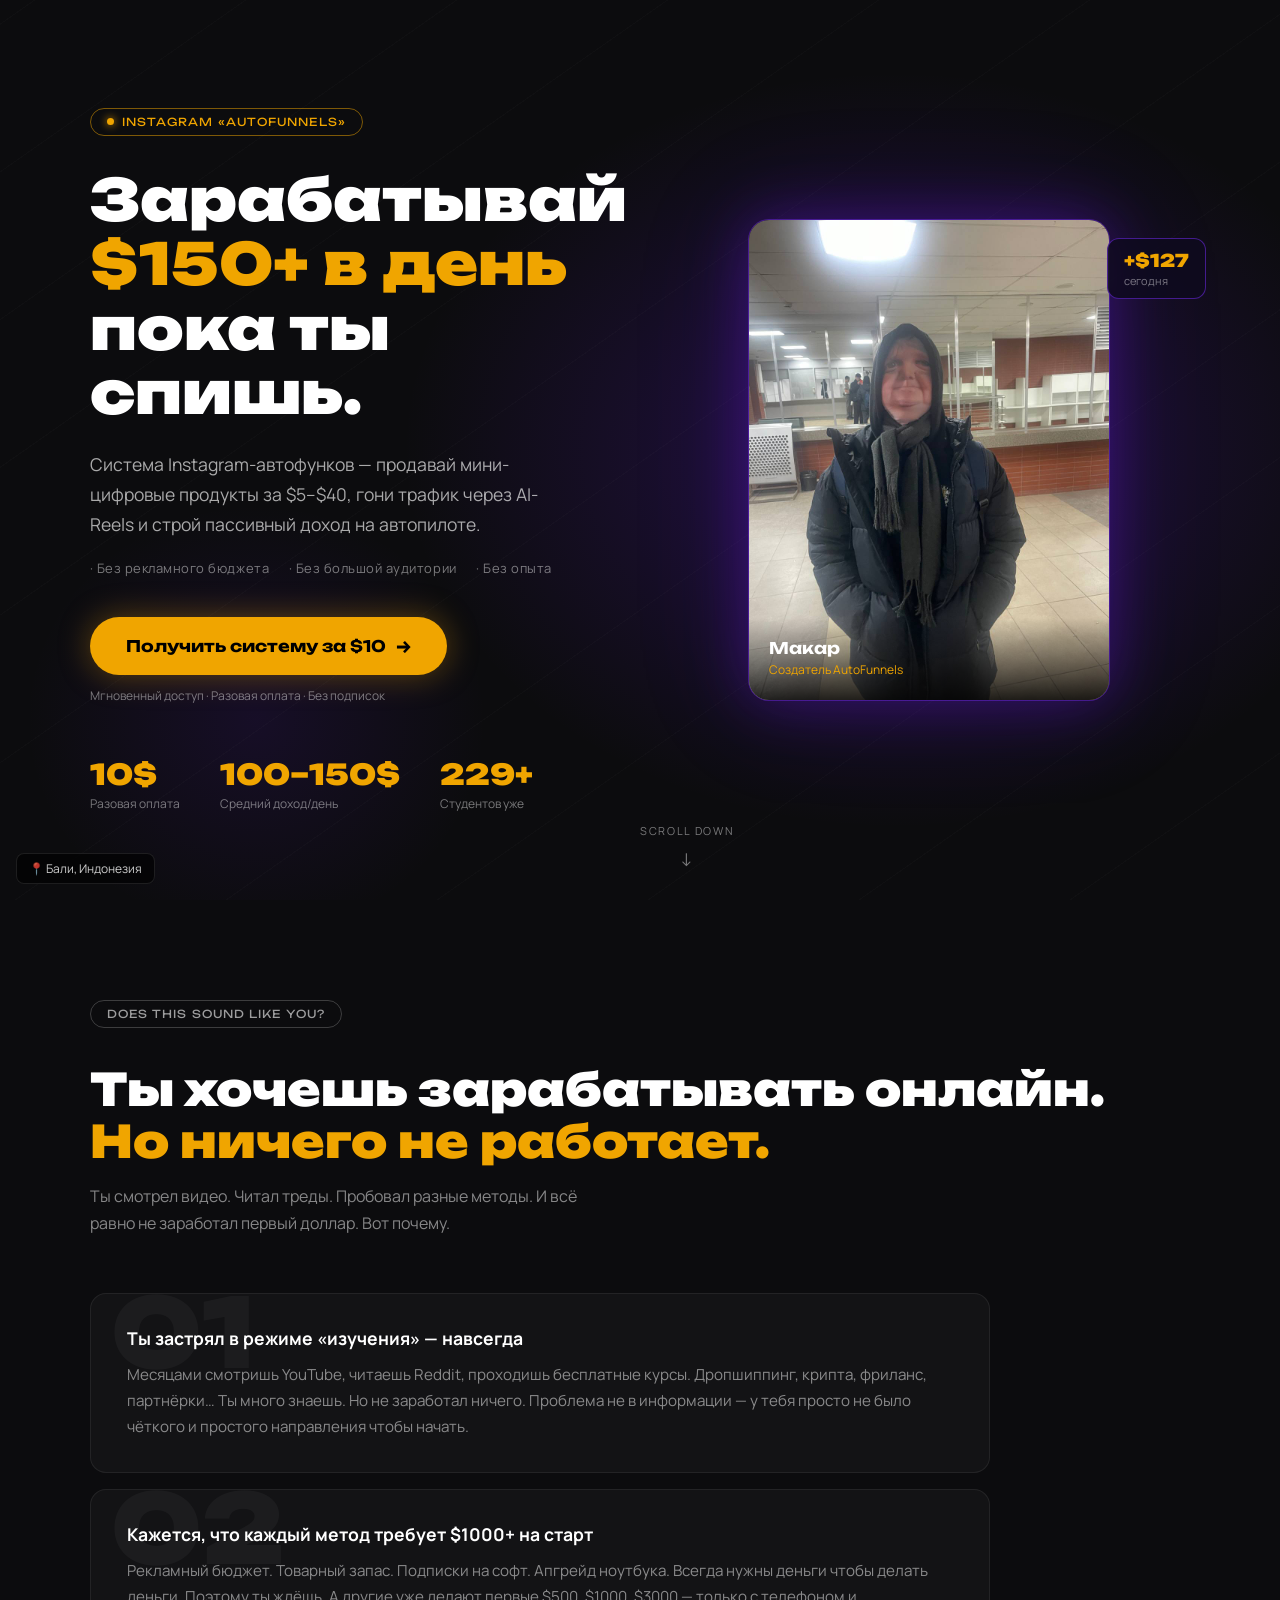
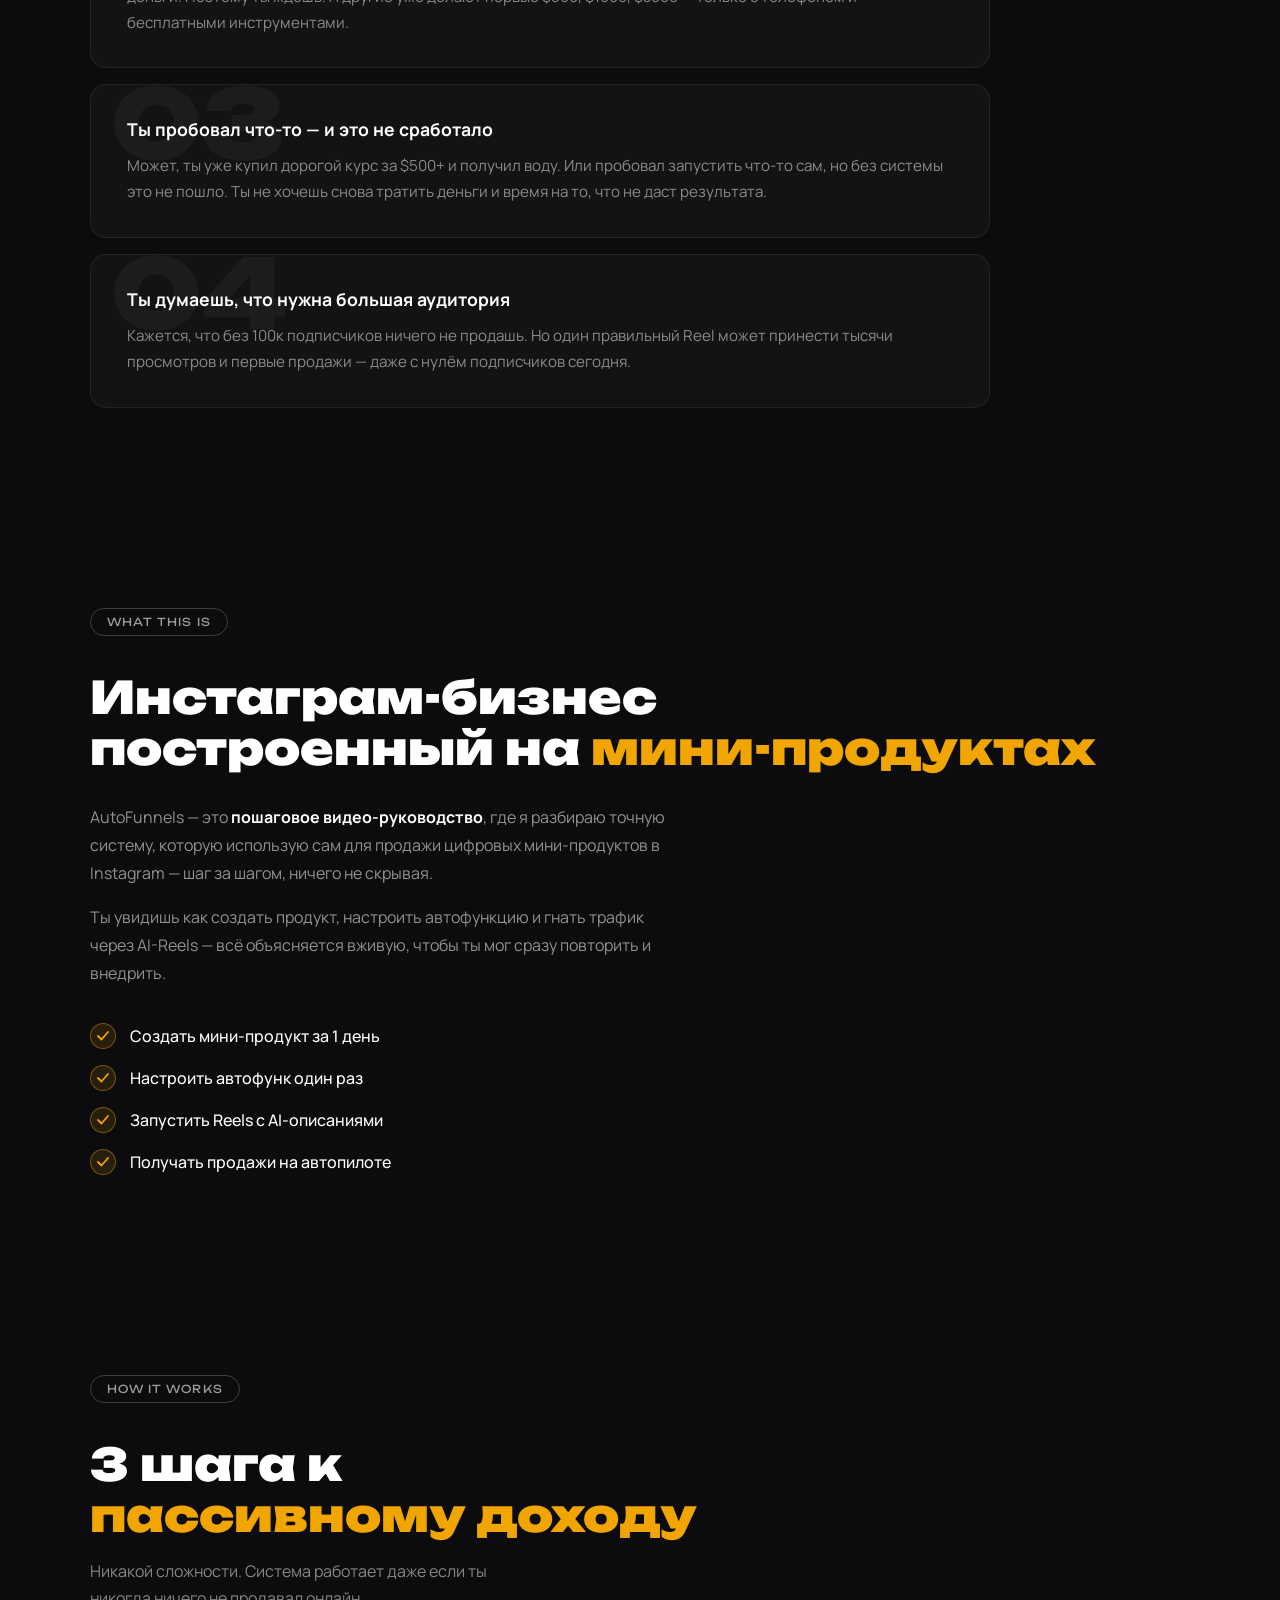
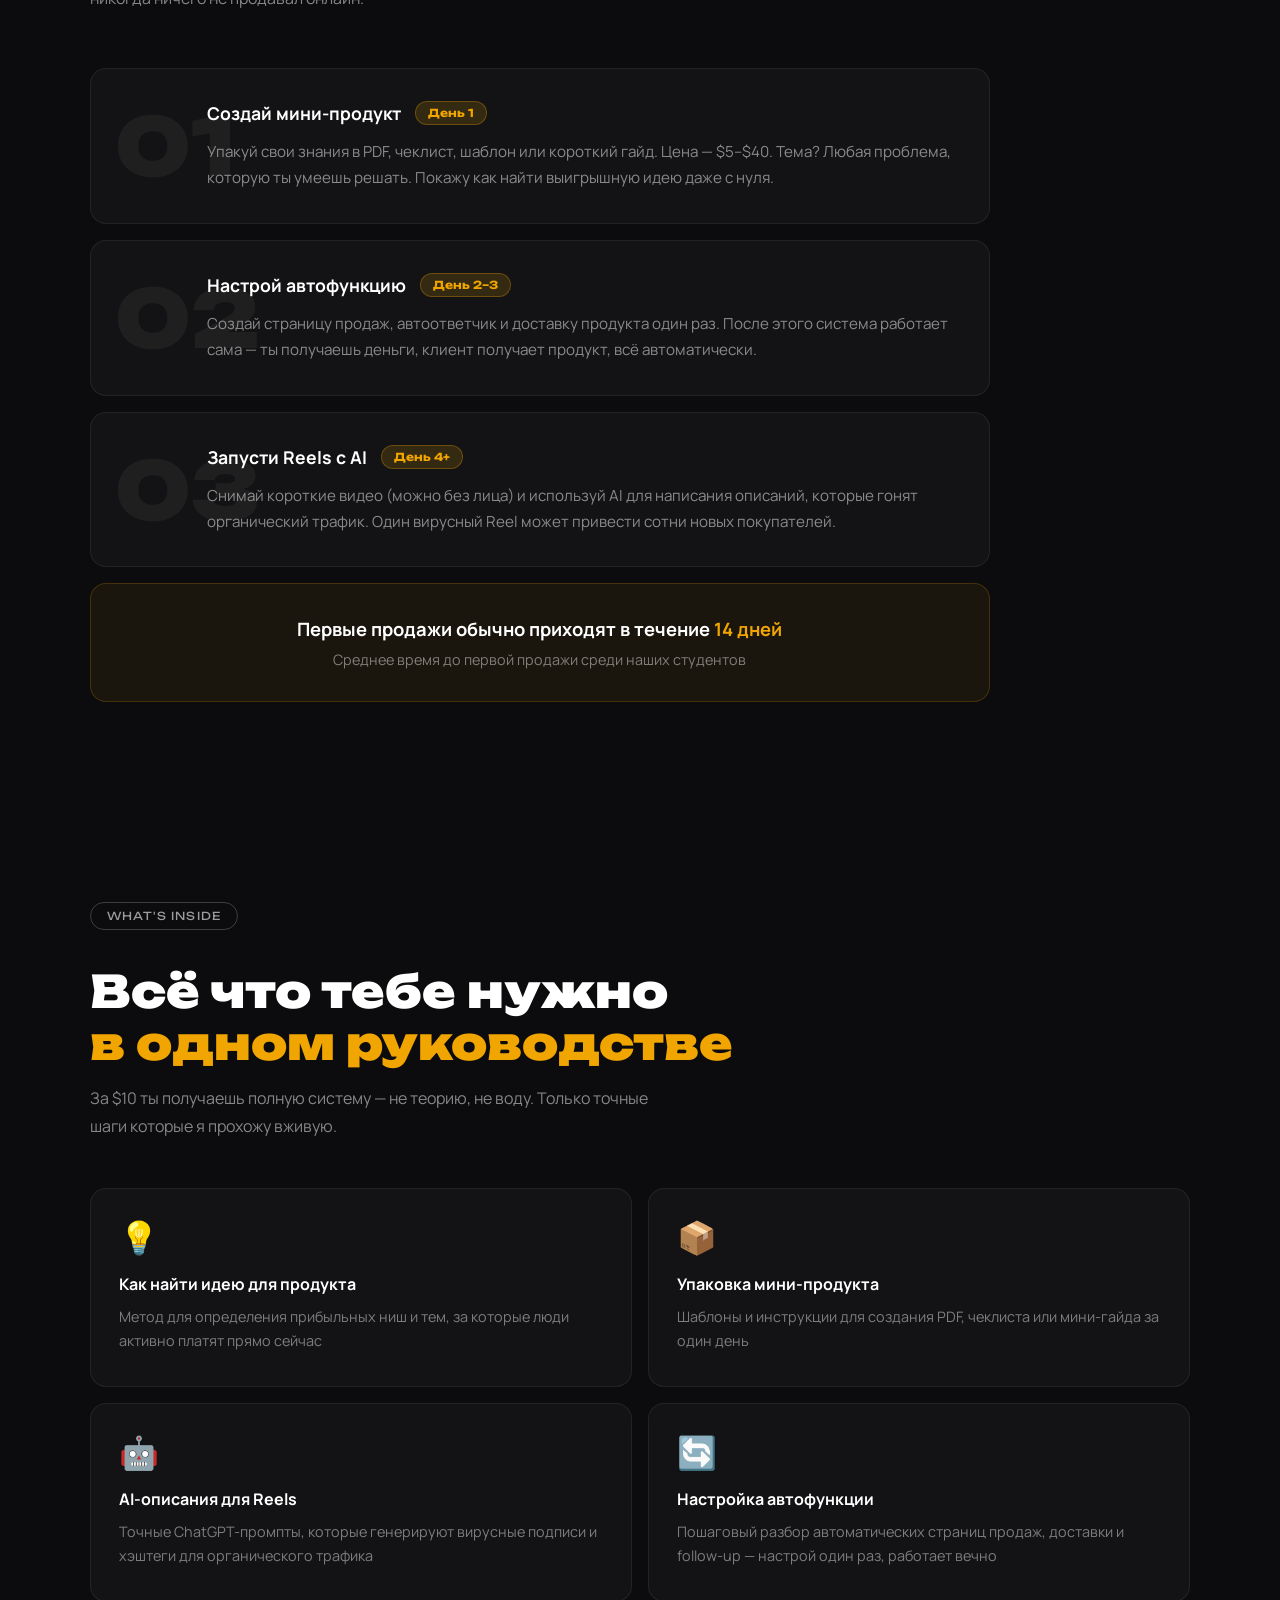
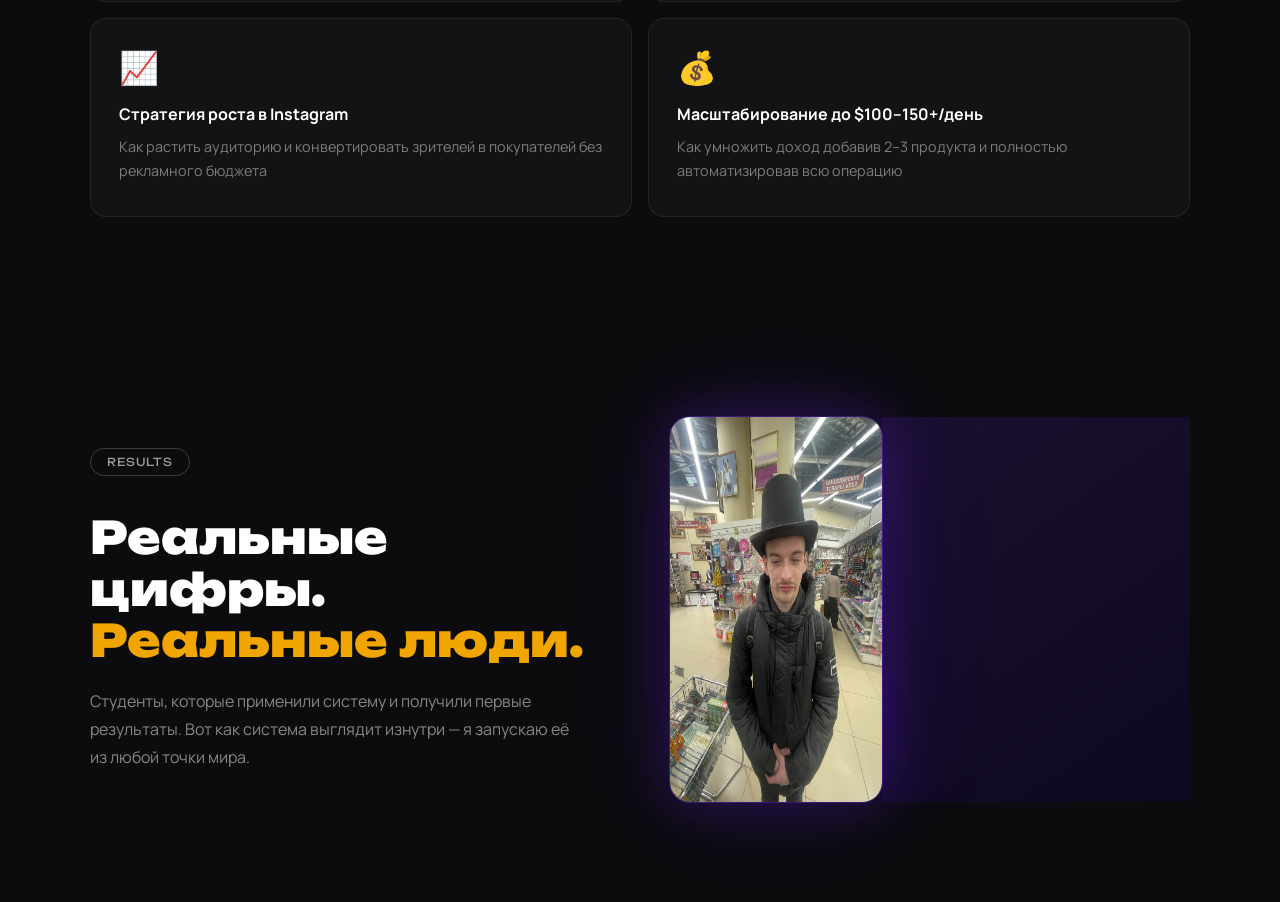
==== index.html @ 52f8bd65 "Add files via upload" ====
<!DOCTYPE html>
<html lang="ru">
<head>
  <meta charset="UTF-8">
  <meta name="viewport" content="width=device-width, initial-scale=1.0">
  <title>AutoFunnels — $150+/день пассивно</title>
  <link rel="preconnect" href="https://fonts.googleapis.com">
  <link href="https://fonts.googleapis.com/css2?family=Unbounded:wght@700;900&family=Manrope:wght@400;500;600&display=swap" rel="stylesheet">
  <link rel="stylesheet" href="style.css">
</head>
<body>

<!-- ───── HERO ───── -->
<section class="hero">

  <div class="hero-left">

    <div class="badge">
      <span class="badge-dot"></span>
      INSTAGRAM «AUTOFUNNELS»
    </div>

    <h1 class="hero-title">
      Зарабатывай <span class="accent">$150+ в день</span><br>
      пока ты спишь.
    </h1>

    <p class="hero-sub">
      Система Instagram-автофунков — продавай мини-цифровые продукты за $5–$40,
      гони трафик через AI-Reels и строй пассивный доход на автопилоте.
    </p>

    <p class="hero-micro">
      <span>· Без рекламного бюджета</span>
      <span>· Без большой аудитории</span>
      <span>· Без опыта</span>
    </p>

    <a href="YOUR_LAVA_LINK" class="btn-cta">
      Получить систему за $10
      <span class="btn-arrow">→</span>
    </a>
    <span class="btn-hint">Мгновенный доступ · Разовая оплата · Без подписок</span>

    <div class="stats">
      <div>
        <div class="stat-val">10$</div>
        <div class="stat-label">Разовая оплата</div>
      </div>
      <div>
        <div class="stat-val">100–150$</div>
        <div class="stat-label">Средний доход/день</div>
      </div>
      <div>
        <div class="stat-val">229+</div>
        <div class="stat-label">Студентов уже</div>
      </div>
    </div>

  </div>

  <div class="hero-right">

    <div class="photo-card">
      <img class="photo-img" src="photo.jpg" alt="Автор">
      <div class="photo-card-label">
        <div class="photo-card-name">Макар</div>
        <div class="photo-card-role">Создатель AutoFunnels</div>
      </div>
    </div>

    <div class="float-badge">
      <div class="float-badge-val">+$127</div>
      <div class="float-badge-label">сегодня</div>
    </div>

  </div>

  <div class="scroll-hint">
    SCROLL DOWN
    <span class="scroll-arrow">↓</span>
  </div>

</section>

<!-- ───── PAIN SECTION ───── -->
<section class="pain">

  <div class="section-badge">DOES THIS SOUND LIKE YOU?</div>

  <h2 class="pain-title">
    Ты хочешь зарабатывать онлайн.
    <span class="accent">Но ничего не работает.</span>
  </h2>

  <p class="pain-sub">
    Ты смотрел видео. Читал треды. Пробовал разные методы.
    И всё равно не заработал первый доллар. Вот почему.
  </p>

  <div class="pain-cards">

    <div class="pain-card" data-num="01">
      <div class="pain-card-title">Ты застрял в режиме «изучения» — навсегда</div>
      <div class="pain-card-text">Месяцами смотришь YouTube, читаешь Reddit, проходишь бесплатные курсы. Дропшиппинг, крипта, фриланс, партнёрки… Ты много знаешь. Но не заработал ничего. Проблема не в информации — у тебя просто не было чёткого и простого направления чтобы начать.</div>
    </div>

    <div class="pain-card" data-num="02">
      <div class="pain-card-title">Кажется, что каждый метод требует $1000+ на старт</div>
      <div class="pain-card-text">Рекламный бюджет. Товарный запас. Подписки на софт. Апгрейд ноутбука. Всегда нужны деньги чтобы делать деньги. Поэтому ты ждёшь. А другие уже делают первые $500, $1000, $3000 — только с телефоном и бесплатными инструментами.</div>
    </div>

    <div class="pain-card" data-num="03">
      <div class="pain-card-title">Ты пробовал что-то — и это не сработало</div>
      <div class="pain-card-text">Может, ты уже купил дорогой курс за $500+ и получил воду. Или пробовал запустить что-то сам, но без системы это не пошло. Ты не хочешь снова тратить деньги и время на то, что не даст результата.</div>
    </div>

    <div class="pain-card" data-num="04">
      <div class="pain-card-title">Ты думаешь, что нужна большая аудитория</div>
      <div class="pain-card-text">Кажется, что без 100к подписчиков ничего не продашь. Но один правильный Reel может принести тысячи просмотров и первые продажи — даже с нулём подписчиков сегодня.</div>
    </div>

  </div>

</section>

<!-- ───── WHAT THIS IS ───── -->
<section class="what">

  <div class="section-badge">WHAT THIS IS</div>

  <h2 class="what-title">
    Инстаграм-бизнес<br>
    построенный на <span class="accent">мини-продуктах</span>
  </h2>

  <p class="what-desc">
    AutoFunnels — это <strong>пошаговое видео-руководство</strong>, где я разбираю точную систему,
    которую использую сам для продажи цифровых мини-продуктов в Instagram — шаг за шагом, ничего не скрывая.
  </p>

  <p class="what-desc">
    Ты увидишь как создать продукт, настроить автофункцию и гнать трафик через AI-Reels —
    всё объясняется вживую, чтобы ты мог сразу повторить и внедрить.
  </p>

  <ul class="what-list">
    <li class="what-item">Создать мини-продукт за 1 день</li>
    <li class="what-item">Настроить автофунк один раз</li>
    <li class="what-item">Запустить Reels с AI-описаниями</li>
    <li class="what-item">Получать продажи на автопилоте</li>
  </ul>

</section>

<!-- ───── HOW IT WORKS ───── -->
<section class="steps">

  <div class="section-badge">HOW IT WORKS</div>

  <h2 class="steps-title">
    3 шага к<br>
    <span class="accent">пассивному доходу</span>
  </h2>

  <p class="steps-sub">
    Никакой сложности. Система работает даже если ты никогда ничего не продавал онлайн.
  </p>

  <div class="steps-cards">

    <div class="step-card" data-num="01">
      <div class="step-head">
        <div class="step-title">Создай мини-продукт</div>
        <div class="step-day">День 1</div>
      </div>
      <div class="step-text">Упакуй свои знания в PDF, чеклист, шаблон или короткий гайд. Цена — $5–$40. Тема? Любая проблема, которую ты умеешь решать. Покажу как найти выигрышную идею даже с нуля.</div>
    </div>

    <div class="step-card" data-num="02">
      <div class="step-head">
        <div class="step-title">Настрой автофункцию</div>
        <div class="step-day">День 2–3</div>
      </div>
      <div class="step-text">Создай страницу продаж, автоответчик и доставку продукта один раз. После этого система работает сама — ты получаешь деньги, клиент получает продукт, всё автоматически.</div>
    </div>

    <div class="step-card" data-num="03">
      <div class="step-head">
        <div class="step-title">Запусти Reels с AI</div>
        <div class="step-day">День 4+</div>
      </div>
      <div class="step-text">Снимай короткие видео (можно без лица) и используй AI для написания описаний, которые гонят органический трафик. Один вирусный Reel может привести сотни новых покупателей.</div>
    </div>

  </div>

  <div class="steps-result">
    <div class="steps-result-title">Первые продажи обычно приходят в течение <span class="accent">14 дней</span></div>
    <div class="steps-result-sub">Среднее время до первой продажи среди наших студентов</div>
  </div>

</section>

<!-- ───── WHAT'S INSIDE ───── -->
<section class="inside">

  <div class="section-badge">WHAT'S INSIDE</div>

  <h2 class="inside-title">
    Всё что тебе нужно<br>
    <span class="accent">в одном руководстве</span>
  </h2>

  <p class="inside-sub">
    За $10 ты получаешь полную систему — не теорию, не воду. Только точные шаги которые я прохожу вживую.
  </p>

  <div class="inside-grid">

    <div class="inside-card">
      <div class="inside-icon">💡</div>
      <div class="inside-card-title">Как найти идею для продукта</div>
      <div class="inside-card-text">Метод для определения прибыльных ниш и тем, за которые люди активно платят прямо сейчас</div>
    </div>

    <div class="inside-card">
      <div class="inside-icon">📦</div>
      <div class="inside-card-title">Упаковка мини-продукта</div>
      <div class="inside-card-text">Шаблоны и инструкции для создания PDF, чеклиста или мини-гайда за один день</div>
    </div>

    <div class="inside-card">
      <div class="inside-icon">🤖</div>
      <div class="inside-card-title">AI-описания для Reels</div>
      <div class="inside-card-text">Точные ChatGPT-промпты, которые генерируют вирусные подписи и хэштеги для органического трафика</div>
    </div>

    <div class="inside-card">
      <div class="inside-icon">🔄</div>
      <div class="inside-card-title">Настройка автофункции</div>
      <div class="inside-card-text">Пошаговый разбор автоматических страниц продаж, доставки и follow-up — настрой один раз, работает вечно</div>
    </div>

    <div class="inside-card">
      <div class="inside-icon">📈</div>
      <div class="inside-card-title">Стратегия роста в Instagram</div>
      <div class="inside-card-text">Как растить аудиторию и конвертировать зрителей в покупателей без рекламного бюджета</div>
    </div>

    <div class="inside-card">
      <div class="inside-icon">💰</div>
      <div class="inside-card-title">Масштабирование до $100–150+/день</div>
      <div class="inside-card-text">Как умножить доход добавив 2–3 продукта и полностью автоматизировав всю операцию</div>
    </div>

  </div>

</section>

<!-- ───── RESULTS ───── -->
<section class="results">

  <div class="results-left">

    <div class="section-badge">RESULTS</div>

    <h2 class="results-title">
      Реальные цифры.<br>
      <span class="accent">Реальные люди.</span>
    </h2>

    <p class="results-sub">
      Студенты, которые применили систему и получили первые результаты.
      Вот как система выглядит изнутри — я запускаю её из любой точки мира.
    </p>

  </div>

  <div class="results-right">
    <img class="results-photo-card" src="photo2.jpg" alt="ученик">
      <div class="results-photo-placeholder"></div>
      <div class="results-photo-location">📍 Бали, Индонезия</div>
    </div>
  </div>

</section>

</body>
</html>
---- style.css ----
*, *::before, *::after { box-sizing: border-box; margin: 0; padding: 0; }

:root {
  --bg: #0c0c0e;
  --accent: #f0a500;
  --accent2: #f5c842;
  --purple: #7b2fff;
  --text: #ffffff;
  --muted: rgba(255,255,255,0.45);
}

html { scroll-behavior: smooth; }

body {
  background: var(--bg);
  color: var(--text);
  font-family: 'Manrope', sans-serif;
  min-height: 100vh;
  overflow-x: hidden;
}

/* ════════════════════════════
   HERO
════════════════════════════ */

.hero {
  min-height: 100vh;
  display: grid;
  grid-template-columns: 1fr 1fr;
  align-items: center;
  padding: 80px 7vw 60px;
  position: relative;
  gap: 40px;
}

/* фоновые глоу-пятна */
.hero::before {
  content: '';
  position: absolute;
  inset: 0;
  background:
    radial-gradient(ellipse 55% 60% at 70% 50%, rgba(100,30,220,0.28) 0%, transparent 70%),
    radial-gradient(ellipse 30% 40% at 20% 80%, rgba(100,30,220,0.12) 0%, transparent 60%);
  pointer-events: none;
  z-index: 0;
}

/* тонкие диагональные линии */
.hero::after {
  content: '';
  position: absolute;
  inset: 0;
  background-image: repeating-linear-gradient(
    -35deg,
    transparent,
    transparent 120px,
    rgba(255,255,255,0.015) 120px,
    rgba(255,255,255,0.015) 121px
  );
  pointer-events: none;
  z-index: 0;
}

.hero-left,
.hero-right { position: relative; z-index: 1; }

/* ── бейдж ── */
.badge {
  display: inline-flex;
  align-items: center;
  gap: 8px;
  border: 1px solid rgba(240,165,0,0.5);
  border-radius: 100px;
  padding: 6px 16px;
  font-size: 11px;
  font-family: 'Unbounded', sans-serif;
  letter-spacing: 0.1em;
  color: var(--accent);
  margin-bottom: 32px;
  animation: fadeUp 0.6s ease both;
}

.badge-dot {
  width: 7px;
  height: 7px;
  border-radius: 50%;
  background: var(--accent);
  box-shadow: 0 0 8px var(--accent);
  animation: pulse 2s infinite;
}

/* ── заголовок ── */
.hero-title {
  font-family: 'Unbounded', sans-serif;
  font-size: clamp(2.2rem, 4.5vw, 3.6rem);
  font-weight: 900;
  line-height: 1.12;
  margin-bottom: 24px;
  animation: fadeUp 0.6s 0.1s ease both;
}

.hero-title .accent { color: var(--accent); }

.hero-sub {
  font-size: clamp(0.95rem, 1.4vw, 1.1rem);
  color: rgba(255,255,255,0.65);
  line-height: 1.7;
  max-width: 480px;
  margin-bottom: 20px;
  animation: fadeUp 0.6s 0.2s ease both;
}

.hero-micro {
  font-size: 13px;
  color: var(--muted);
  letter-spacing: 0.04em;
  margin-bottom: 40px;
  animation: fadeUp 0.6s 0.25s ease both;
}

.hero-micro span { margin-right: 16px; }

/* ── CTA кнопка ── */
.btn-cta {
  display: inline-flex;
  align-items: center;
  gap: 10px;
  background: var(--accent);
  color: #000;
  font-family: 'Unbounded', sans-serif;
  font-size: 1rem;
  font-weight: 700;
  padding: 18px 36px;
  border-radius: 100px;
  text-decoration: none;
  transition: transform 0.2s, box-shadow 0.2s, background 0.2s;
  box-shadow: 0 0 32px rgba(240,165,0,0.35);
  animation: fadeUp 0.6s 0.3s ease both;
}

.btn-cta:hover {
  background: var(--accent2);
  transform: translateY(-2px) scale(1.02);
  box-shadow: 0 0 48px rgba(240,165,0,0.55);
}

.btn-arrow {
  font-size: 1.1rem;
  transition: transform 0.2s;
}

.btn-cta:hover .btn-arrow { transform: translateX(4px); }

.btn-hint {
  display: block;
  margin-top: 12px;
  font-size: 12px;
  color: var(--muted);
  animation: fadeUp 0.6s 0.35s ease both;
}

/* ── статы ── */
.stats {
  display: flex;
  gap: 40px;
  margin-top: 56px;
  animation: fadeUp 0.6s 0.4s ease both;
}

.stat-val {
  font-family: 'Unbounded', sans-serif;
  font-size: 1.8rem;
  font-weight: 900;
  color: var(--accent);
  line-height: 1;
  margin-bottom: 6px;
}

.stat-label {
  font-size: 12px;
  color: var(--muted);
  white-space: nowrap;
}

/* ── фото карточка ── */
.hero-right {
  display: flex;
  justify-content: center;
  align-items: center;
  animation: fadeUp 0.7s 0.15s ease both;
  position: relative;
}

.photo-card {
  position: relative;
  width: clamp(260px, 30vw, 360px);
  border-radius: 20px;
  overflow: hidden;
  box-shadow:
    0 0 0 1px rgba(123,47,255,0.4),
    0 0 60px rgba(100,30,220,0.4),
    0 0 120px rgba(100,30,220,0.15);
}

.photo-img {
  width: 100%;
  display: block;
  aspect-ratio: 3/4;
  object-fit: cover;
}

.photo-card-label {
  position: absolute;
  bottom: 0; left: 0; right: 0;
  padding: 20px 20px 22px;
  background: linear-gradient(to top, rgba(0,0,0,0.85) 0%, transparent 100%);
}

.photo-card-name {
  font-family: 'Unbounded', sans-serif;
  font-size: 1rem;
  font-weight: 700;
}

.photo-card-role {
  font-size: 12px;
  color: var(--accent);
  margin-top: 3px;
}

/* ── плавающий бейдж ── */
.float-badge {
  position: absolute;
  top: 18px; right: -16px;
  background: rgba(15,10,30,0.9);
  border: 1px solid rgba(123,47,255,0.5);
  border-radius: 12px;
  padding: 10px 16px;
  backdrop-filter: blur(8px);
  animation: float 3s ease-in-out infinite;
}

.float-badge-val {
  font-family: 'Unbounded', sans-serif;
  font-size: 1.1rem;
  font-weight: 900;
  color: var(--accent);
}

.float-badge-label {
  font-size: 11px;
  color: var(--muted);
  margin-top: 2px;
}

/* ── scroll hint ── */
.scroll-hint {
  position: absolute;
  bottom: 30px;
  left: 50%;
  transform: translateX(-50%);
  display: flex;
  flex-direction: column;
  align-items: center;
  gap: 8px;
  color: var(--muted);
  font-size: 11px;
  letter-spacing: 0.15em;
  z-index: 1;
  animation: fadeUp 0.6s 0.8s ease both;
}

.scroll-arrow {
  animation: bounce 1.5s ease-in-out infinite;
  font-size: 18px;
}

/* ════════════════════════════
   PAIN SECTION
════════════════════════════ */

.pain {
  padding: 100px 7vw;
  position: relative;
}

.section-badge {
  display: inline-flex;
  align-items: center;
  gap: 8px;
  border: 1px solid rgba(255,255,255,0.2);
  border-radius: 100px;
  padding: 6px 16px;
  font-size: 11px;
  font-family: 'Unbounded', sans-serif;
  letter-spacing: 0.1em;
  color: rgba(255,255,255,0.6);
  margin-bottom: 36px;
}

.pain-title {
  font-family: 'Unbounded', sans-serif;
  font-size: clamp(1.8rem, 3.5vw, 3rem);
  font-weight: 900;
  line-height: 1.15;
  margin-bottom: 16px;
}

.pain-title .accent {
  color: var(--accent);
  display: block;
}

.pain-sub {
  font-size: 1rem;
  color: rgba(255,255,255,0.5);
  line-height: 1.7;
  max-width: 500px;
  margin-bottom: 56px;
}

.pain-cards {
  display: flex;
  flex-direction: column;
  gap: 16px;
  max-width: 900px;
}

.pain-card {
  background: rgba(255,255,255,0.03);
  border: 1px solid rgba(255,255,255,0.07);
  border-radius: 16px;
  padding: 32px 36px;
  position: relative;
  cursor: default;
  transition: border-color 0.3s ease, background 0.3s ease, transform 0.2s ease;
  overflow: hidden;
}

/* большой номер на фоне */
.pain-card::before {
  content: attr(data-num);
  position: absolute;
  top: -10px; left: 20px;
  font-family: 'Unbounded', sans-serif;
  font-size: 6rem;
  font-weight: 900;
  color: rgba(255,255,255,0.04);
  line-height: 1;
  pointer-events: none;
  transition: color 0.3s ease;
}

.pain-card:hover {
  border-color: var(--accent);
  background: rgba(240,165,0,0.04);
  transform: translateX(6px);
}

.pain-card:hover::before {
  color: rgba(240,165,0,0.08);
}

.pain-card-title {
  font-family: 'Manrope', sans-serif;
  font-size: 1.1rem;
  font-weight: 700;
  margin-bottom: 12px;
  position: relative;
}

.pain-card-text {
  font-size: 0.95rem;
  color: rgba(255,255,255,0.5);
  line-height: 1.7;
  position: relative;
}

/* ════════════════════════════
   WHAT THIS IS
════════════════════════════ */

.what {
  padding: 100px 7vw;
}

.what-title {
  font-family: 'Unbounded', sans-serif;
  font-size: clamp(1.8rem, 3.5vw, 3rem);
  font-weight: 900;
  line-height: 1.15;
  margin-bottom: 28px;
}

.what-title .accent { color: var(--accent); }

.what-desc {
  font-size: 1rem;
  color: rgba(255,255,255,0.55);
  line-height: 1.75;
  max-width: 580px;
  margin-bottom: 16px;
}

.what-desc strong {
  color: var(--text);
  font-weight: 700;
}

.what-list {
  list-style: none;
  margin-top: 36px;
  display: flex;
  flex-direction: column;
  gap: 16px;
}

.what-item {
  display: flex;
  align-items: center;
  gap: 14px;
  font-size: 1rem;
  font-weight: 500;
  color: var(--text);
}

/* иконка-чекбокс */
.what-item::before {
  content: '';
  flex-shrink: 0;
  width: 26px;
  height: 26px;
  border-radius: 50%;
  background: rgba(240,165,0,0.12);
  border: 1.5px solid rgba(240,165,0,0.4);
  background-image: url("data:image/svg+xml,%3Csvg xmlns='http://www.w3.org/2000/svg' viewBox='0 0 12 10'%3E%3Cpath d='M1 5l3.5 3.5L11 1' stroke='%23f0a500' stroke-width='1.8' fill='none' stroke-linecap='round' stroke-linejoin='round'/%3E%3C/svg%3E");
  background-repeat: no-repeat;
  background-position: center;
  background-size: 12px;
}

/* ════════════════════════════
   HOW IT WORKS
════════════════════════════ */

.steps {
  padding: 100px 7vw;
}

.steps-title {
  font-family: 'Unbounded', sans-serif;
  font-size: clamp(1.8rem, 3.5vw, 3rem);
  font-weight: 900;
  line-height: 1.15;
  margin-bottom: 16px;
}

.steps-title .accent { color: var(--accent); }

.steps-sub {
  font-size: 1rem;
  color: rgba(255,255,255,0.5);
  line-height: 1.7;
  max-width: 460px;
  margin-bottom: 56px;
}

.steps-cards {
  display: flex;
  flex-direction: column;
  gap: 16px;
  max-width: 900px;
}

.step-card {
  background: rgba(255,255,255,0.03);
  border: 1px solid rgba(255,255,255,0.07);
  border-radius: 16px;
  padding: 32px 36px;
  position: relative;
  overflow: hidden;
  transition: border-color 0.3s ease, background 0.3s ease, transform 0.2s ease;
}

/* большой номер на фоне */
.step-card::before {
  content: attr(data-num);
  position: absolute;
  top: 50%;
  left: 24px;
  transform: translateY(-50%);
  font-family: 'Unbounded', sans-serif;
  font-size: 5rem;
  font-weight: 900;
  color: rgba(255,255,255,0.05);
  line-height: 1;
  pointer-events: none;
  transition: color 0.3s ease;
}

.step-card:hover {
  border-color: var(--accent);
  background: rgba(240,165,0,0.04);
  transform: translateX(6px);
}

.step-card:hover::before {
  color: rgba(240,165,0,0.1);
}

.step-head {
  display: flex;
  align-items: center;
  gap: 14px;
  margin-bottom: 14px;
  padding-left: 80px;
}

.step-title {
  font-family: 'Manrope', sans-serif;
  font-size: 1.1rem;
  font-weight: 700;
}

.step-day {
  background: rgba(240,165,0,0.15);
  border: 1px solid rgba(240,165,0,0.3);
  color: var(--accent);
  font-size: 11px;
  font-family: 'Unbounded', sans-serif;
  font-weight: 700;
  padding: 4px 12px;
  border-radius: 100px;
  white-space: nowrap;
}

.step-text {
  font-size: 0.95rem;
  color: rgba(255,255,255,0.5);
  line-height: 1.7;
  padding-left: 80px;
}

@media (max-width: 768px) {
  .step-head,
  .step-text { padding-left: 0; }
  .step-card::before { display: none; }
}

.steps-result {
  max-width: 900px;
  margin-top: 16px;
  background: rgba(240,165,0,0.06);
  border: 1px solid rgba(240,165,0,0.2);
  border-radius: 16px;
  padding: 32px 36px;
  text-align: center;
}

.steps-result-title {
  font-family: 'Manrope', sans-serif;
  font-size: 1.15rem;
  font-weight: 700;
  margin-bottom: 8px;
}

.steps-result-title .accent { color: var(--accent); }

.steps-result-sub {
  font-size: 0.9rem;
  color: rgba(255,255,255,0.45);
}

/* ════════════════════════════
   WHAT'S INSIDE
════════════════════════════ */

.inside {
  padding: 100px 7vw;
}

.inside-title {
  font-family: 'Unbounded', sans-serif;
  font-size: clamp(1.8rem, 3.5vw, 3rem);
  font-weight: 900;
  line-height: 1.15;
  margin-bottom: 16px;
}

.inside-title .accent { color: var(--accent); }

.inside-sub {
  font-size: 1rem;
  color: rgba(255,255,255,0.5);
  line-height: 1.7;
  max-width: 560px;
  margin-bottom: 48px;
}

.inside-grid {
  display: grid;
  grid-template-columns: 1fr 1fr;
  gap: 16px;
}

.inside-card {
  background: rgba(255,255,255,0.03);
  border: 1px solid rgba(255,255,255,0.07);
  border-radius: 16px;
  padding: 32px 28px;
  transition: border-color 0.3s ease, background 0.3s ease, transform 0.2s ease;
  cursor: default;
}

.inside-card:hover {
  border-color: var(--accent);
  background: rgba(240,165,0,0.04);
  transform: translateY(-4px);
}

.inside-icon {
  font-size: 2rem;
  margin-bottom: 20px;
  line-height: 1;
}

.inside-card-title {
  font-family: 'Manrope', sans-serif;
  font-size: 1rem;
  font-weight: 700;
  margin-bottom: 10px;
}

.inside-card-text {
  font-size: 0.9rem;
  color: rgba(255,255,255,0.45);
  line-height: 1.7;
}

@media (max-width: 768px) {
  .inside-grid { grid-template-columns: 1fr; }
}

/* ════════════════════════════
   RESULTS
════════════════════════════ */

.results {
  padding: 100px 7vw;
  display: grid;
  grid-template-columns: 1fr 1fr;
  align-items: center;
  gap: 60px;
}

.results-title {
  font-family: 'Unbounded', sans-serif;
  font-size: clamp(1.8rem, 3.5vw, 3rem);
  font-weight: 900;
  line-height: 1.15;
  margin-bottom: 20px;
}

.results-title .accent { color: var(--accent); }

.results-sub {
  font-size: 1rem;
  color: rgba(255,255,255,0.5);
  line-height: 1.75;
  max-width: 480px;
}

.results-right {
  display: flex;
  justify-content: center;
}

.results-photo-card {
  position: relative;
  width: clamp(260px, 28vw, 380px);
  border-radius: 20px;
  overflow: hidden;
  box-shadow:
    0 0 0 1px rgba(123,47,255,0.35),
    0 0 60px rgba(100,30,220,0.35),
    0 0 120px rgba(100,30,220,0.12);
}

.results-photo-card img,
.results-photo-placeholder {
  width: 100%;
  display: block;
  aspect-ratio: 4/5;
  object-fit: cover;
  background: linear-gradient(145deg, #1a1030 0%, #0e0820 100%);
}

.results-photo-location {
  position: absolute;
  bottom: 16px;
  left: 16px;
  background: rgba(0,0,0,0.6);
  backdrop-filter: blur(8px);
  border: 1px solid rgba(255,255,255,0.1);
  border-radius: 8px;
  padding: 6px 12px;
  font-size: 12px;
  color: rgba(255,255,255,0.8);
}

@media (max-width: 768px) {
  .results {
    grid-template-columns: 1fr;
    gap: 40px;
  }
  .results-photo-card { width: clamp(220px, 70vw, 320px); }
}

/* ════════════════════════════
   АНИМАЦИИ
════════════════════════════ */

@keyframes fadeUp {
  from { opacity: 0; transform: translateY(24px); }
  to   { opacity: 1; transform: translateY(0); }
}

@keyframes pulse {
  0%,100% { opacity: 1; transform: scale(1); }
  50%     { opacity: 0.5; transform: scale(1.3); }
}

@keyframes float {
  0%,100% { transform: translateY(0); }
  50%     { transform: translateY(-8px); }
}

@keyframes bounce {
  0%,100% { transform: translateY(0); }
  50%     { transform: translateY(6px); }
}

/* ════════════════════════════
   АДАПТИВ
════════════════════════════ */

@media (max-width: 768px) {
  .hero {
    grid-template-columns: 1fr;
    padding: 80px 6vw 100px;
    text-align: center;
  }

  .hero-left { order: 2; }
  .hero-right { order: 1; }
  .hero-sub { margin: 0 auto 20px; }
  .stats { justify-content: center; gap: 28px; }
  .float-badge { right: 0; top: 10px; }
  .photo-card { width: clamp(220px, 60vw, 300px); }
  .btn-cta { width: 100%; justify-content: center; }

  .pain { padding: 60px 6vw; }
  .pain-card { padding: 24px 20px; }
  .pain-card::before { font-size: 4rem; }
}
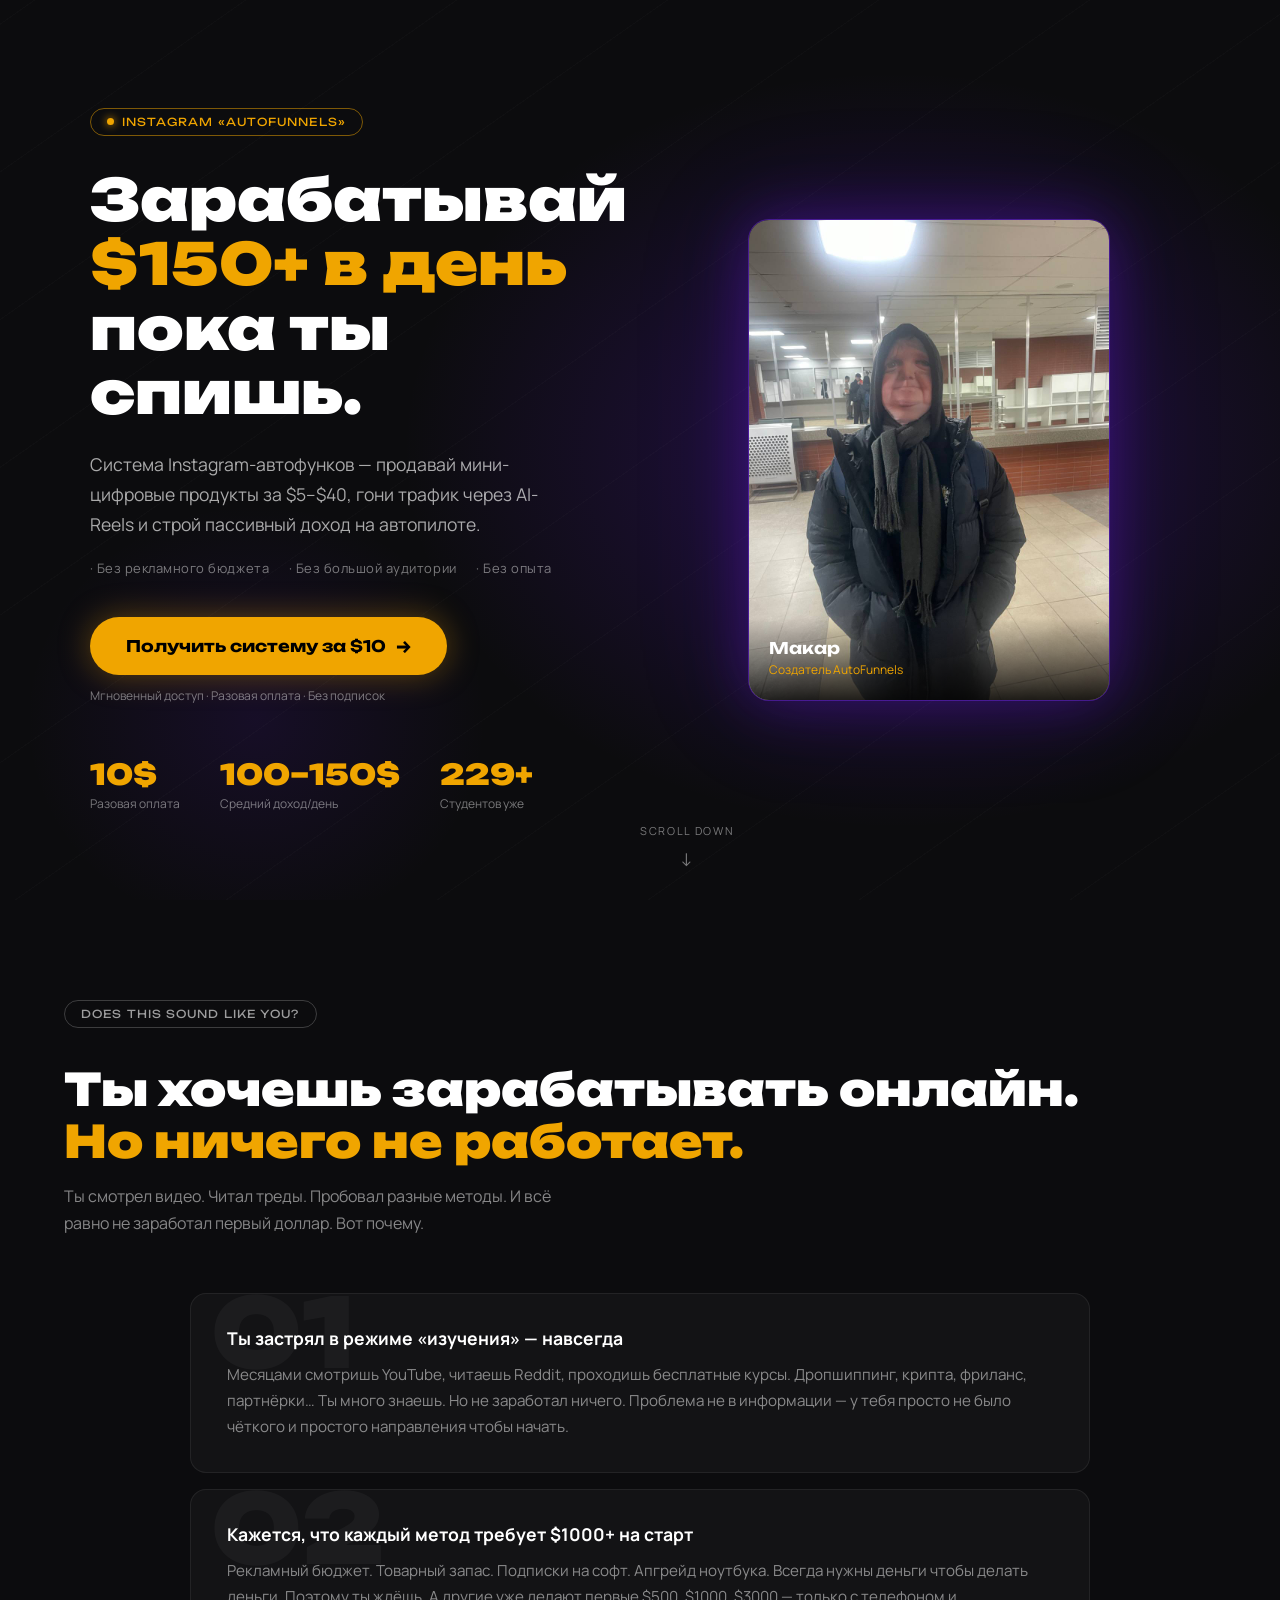
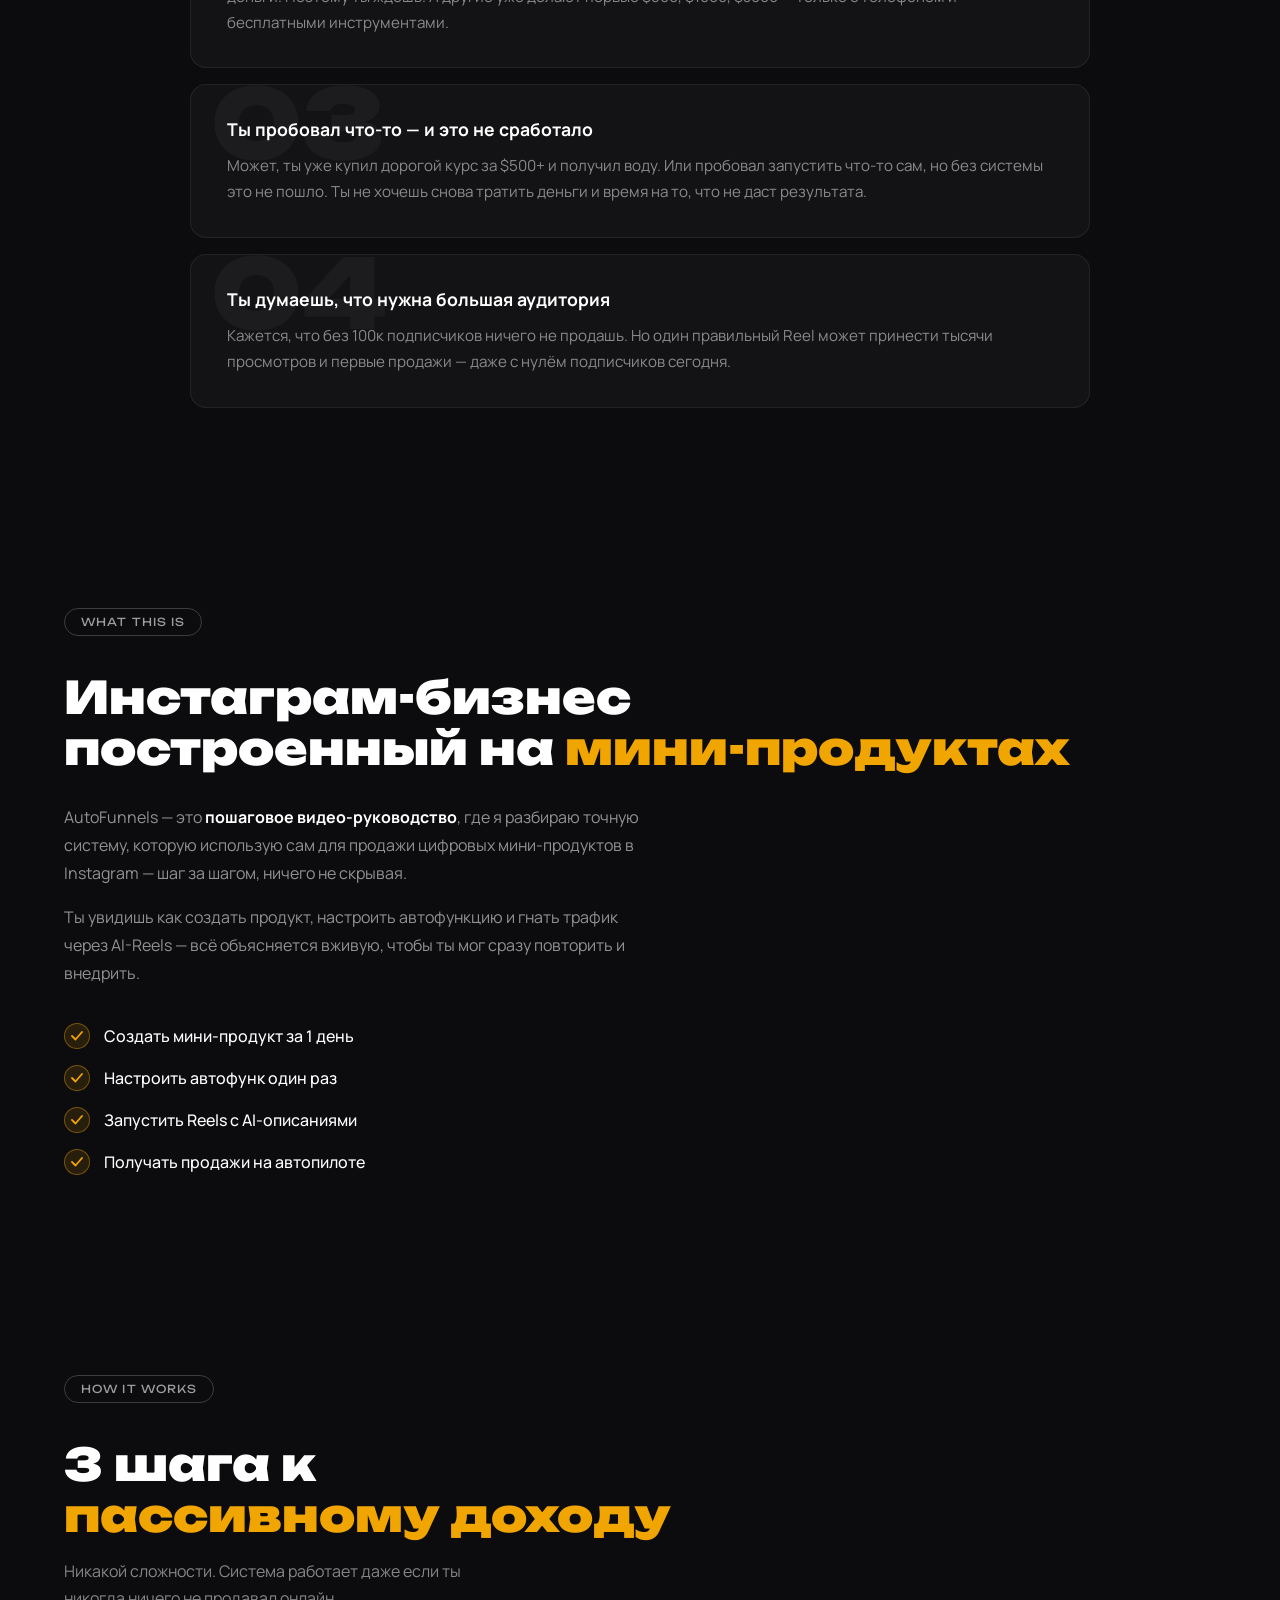
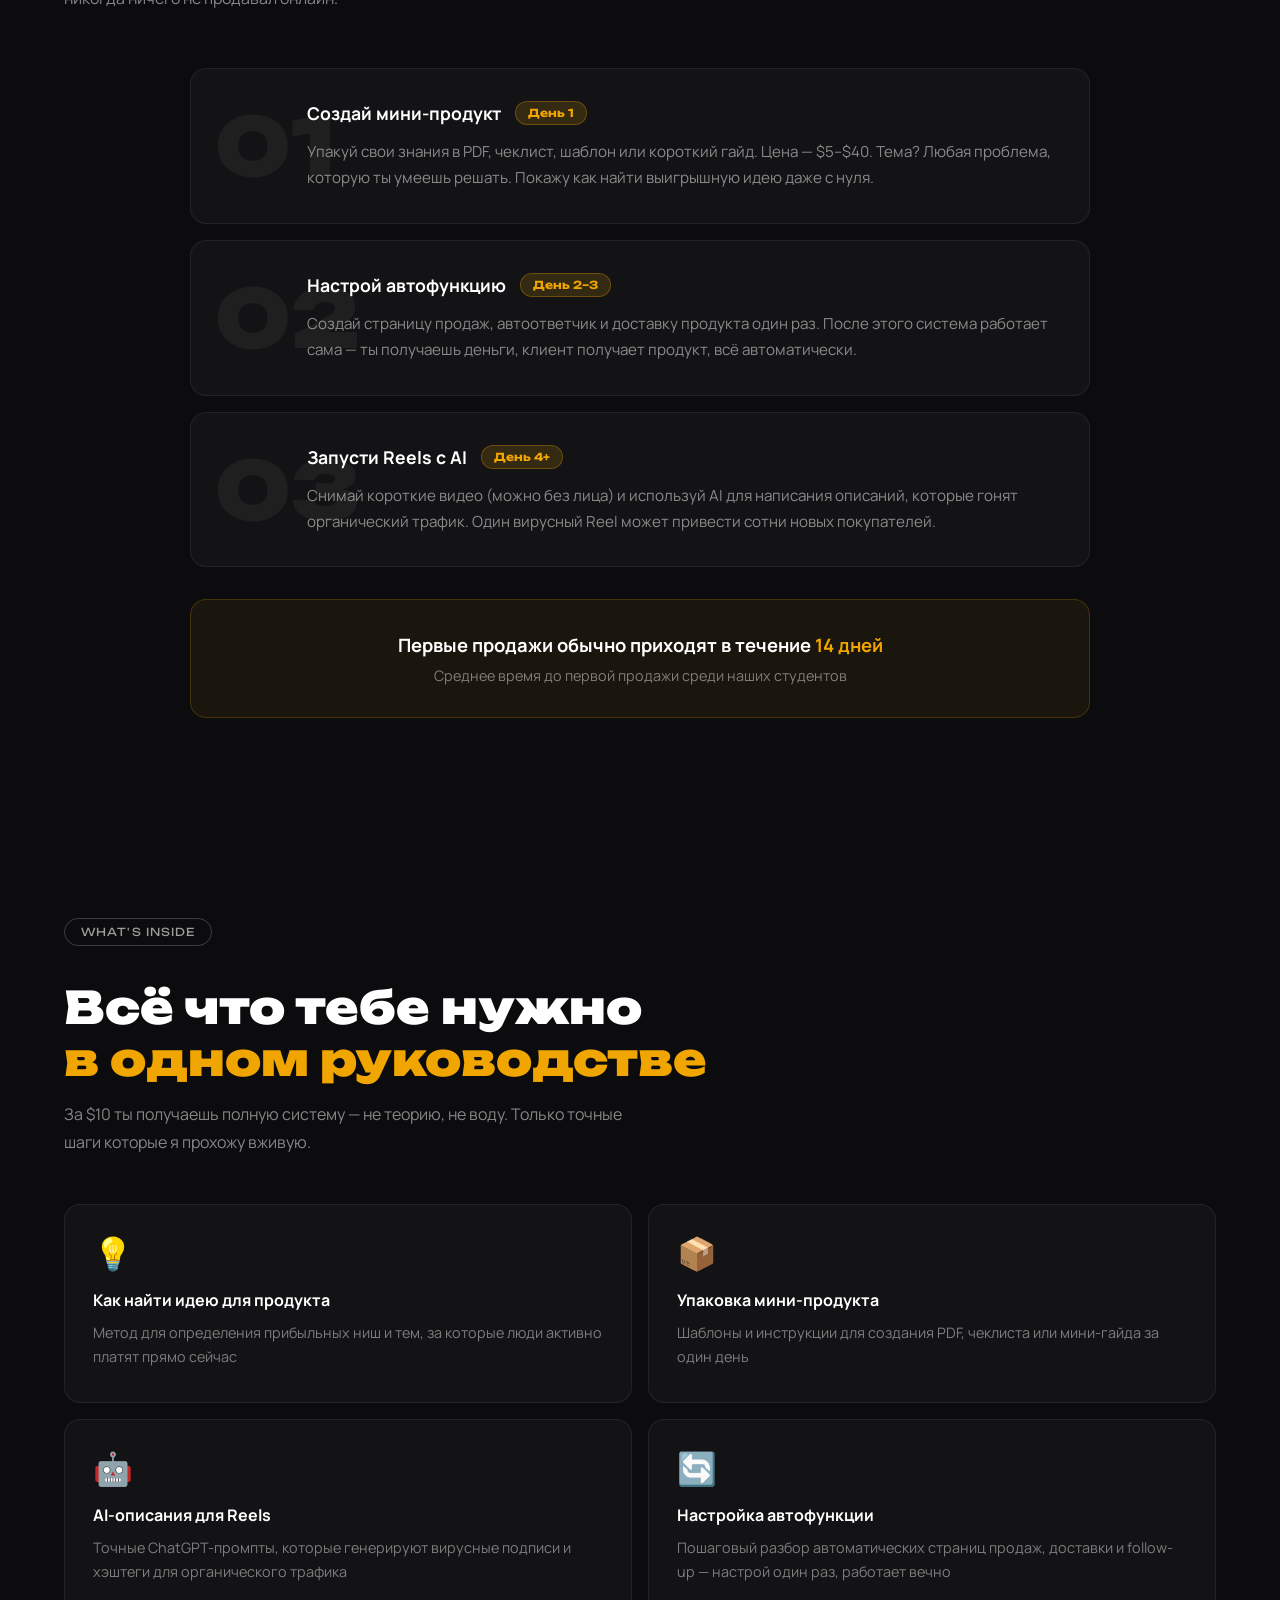
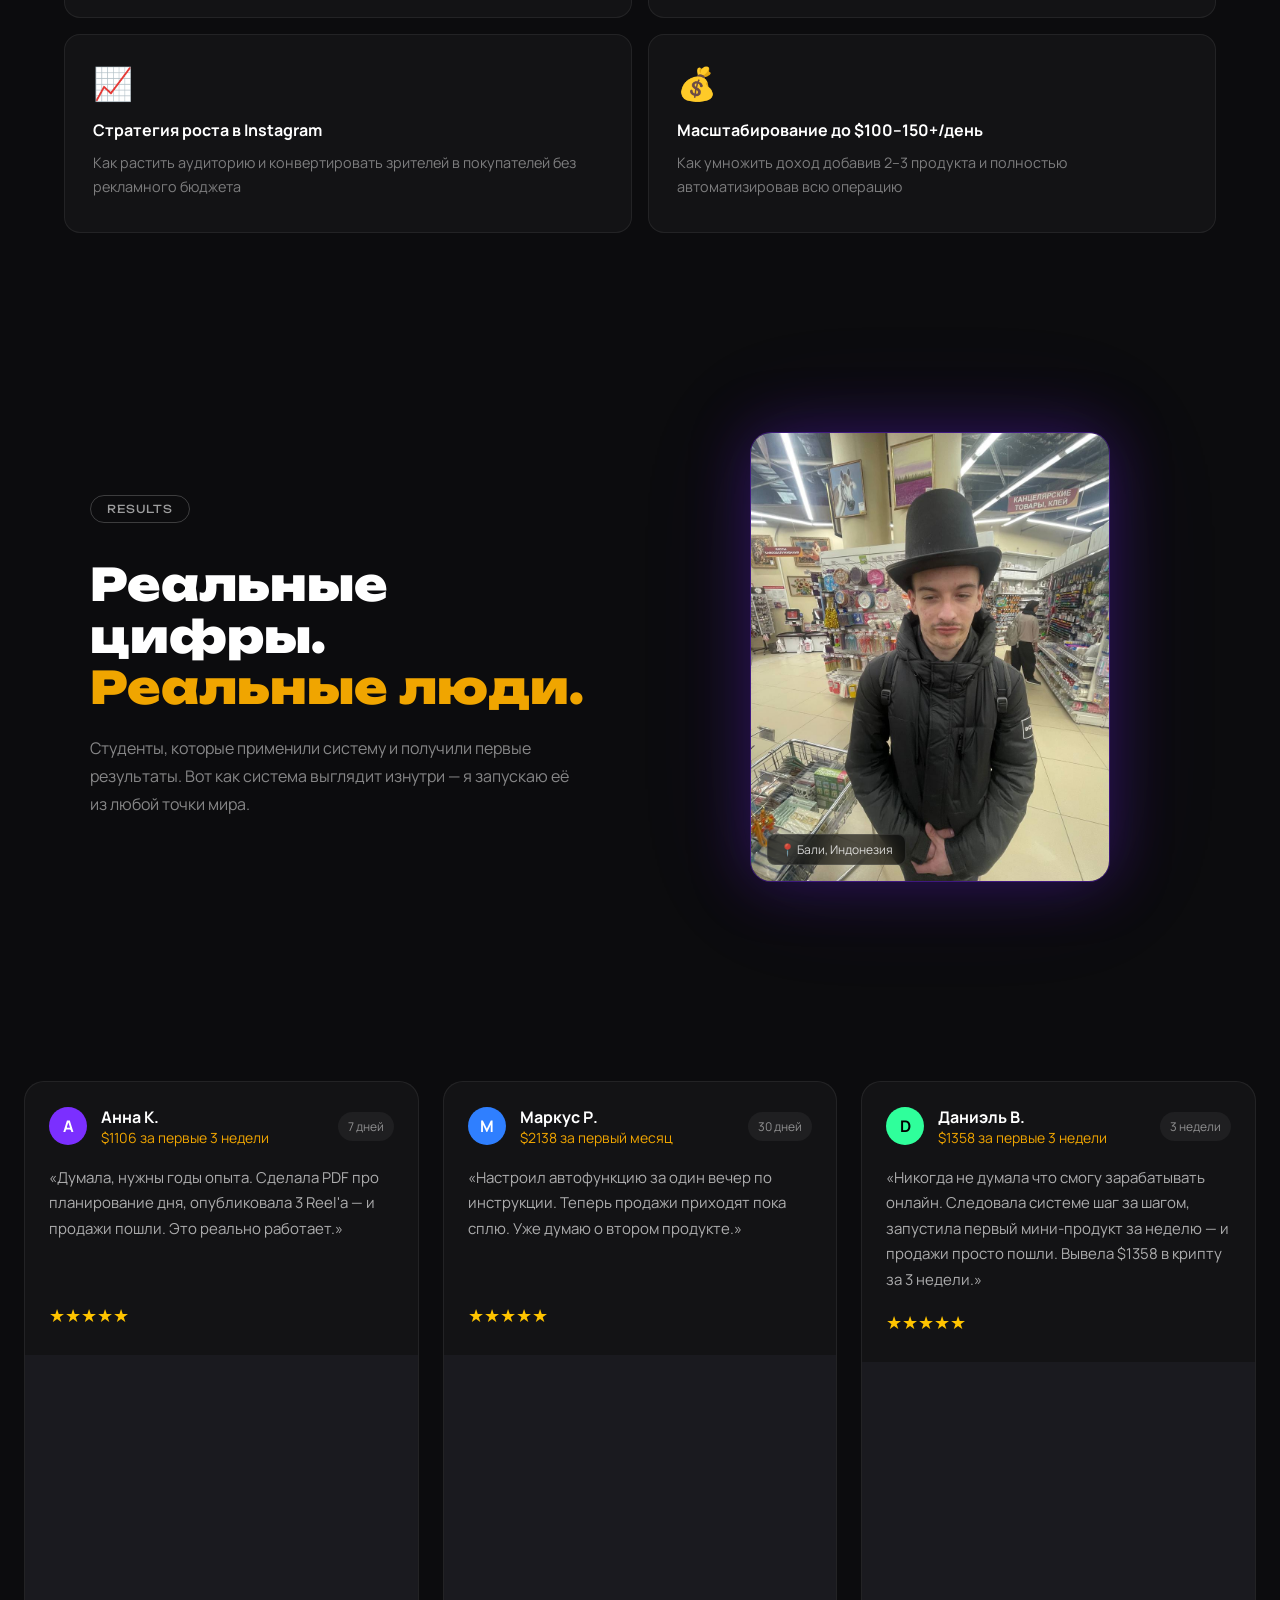
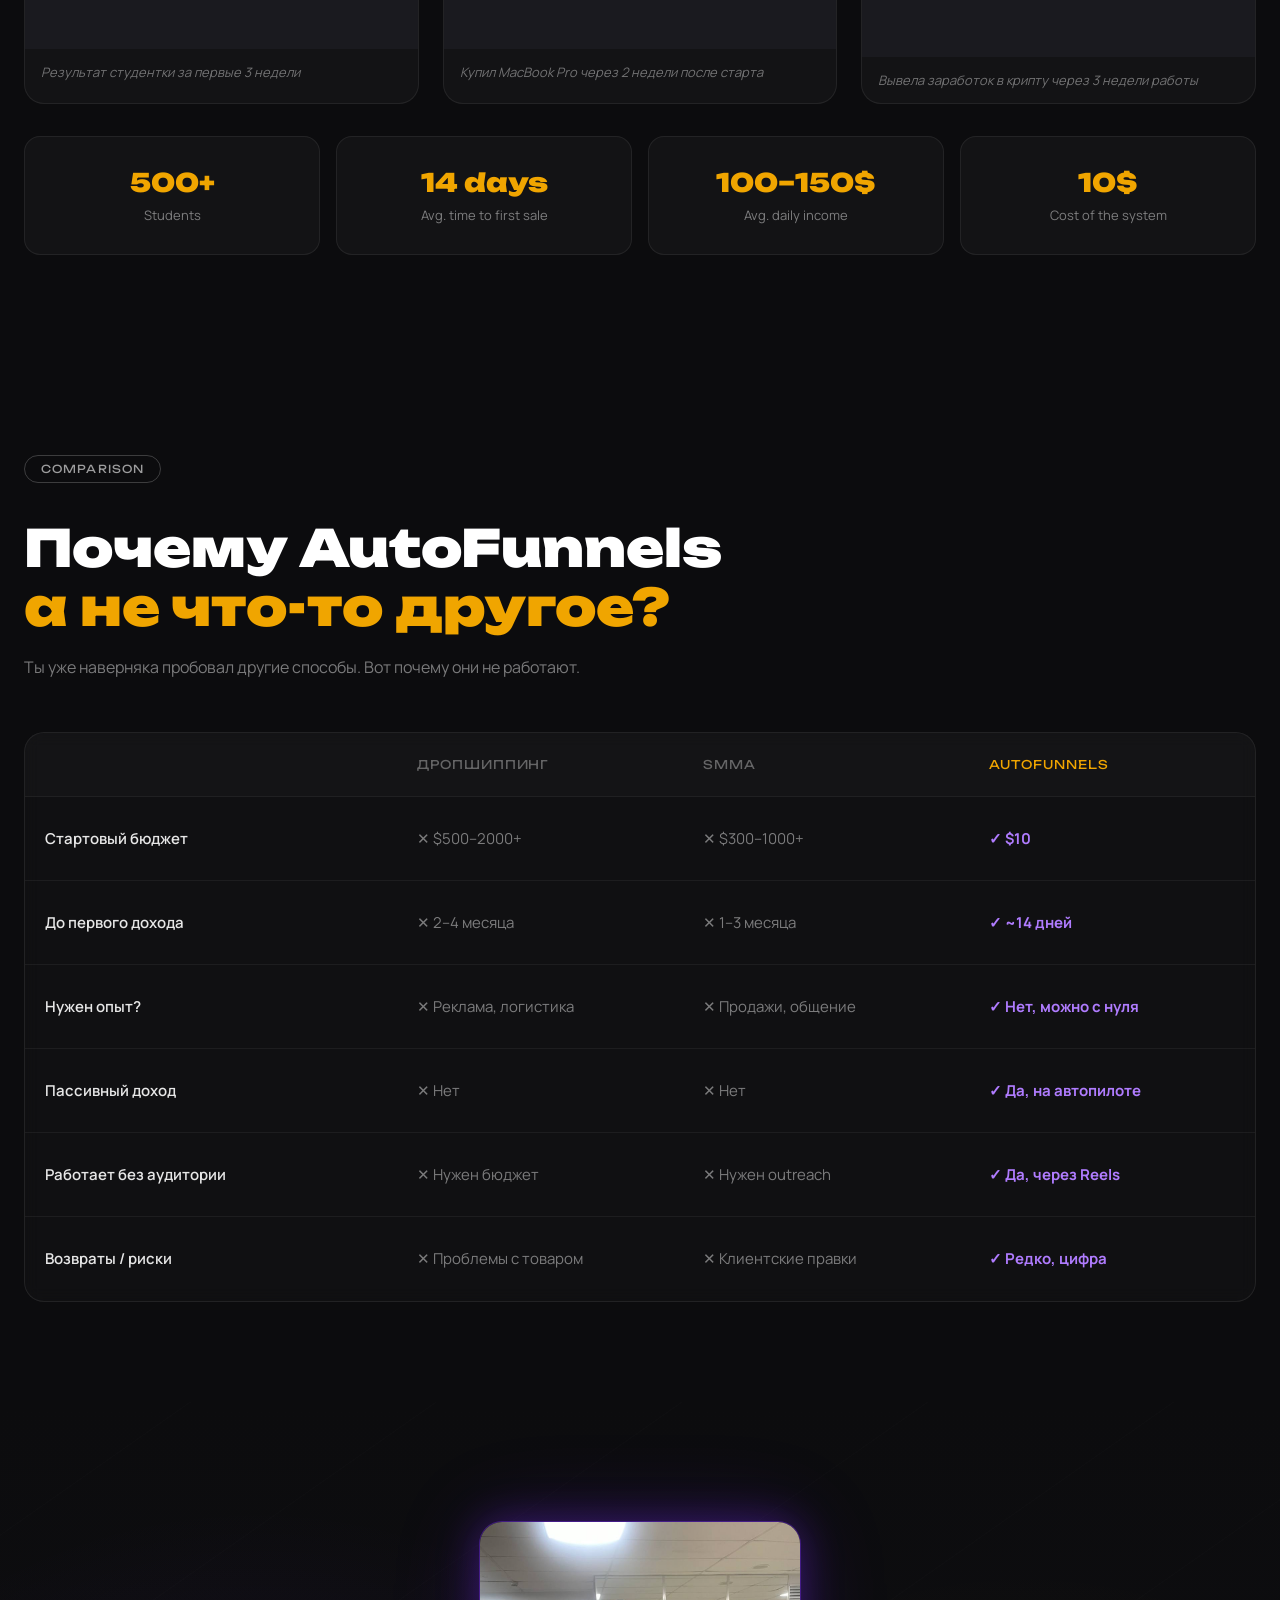
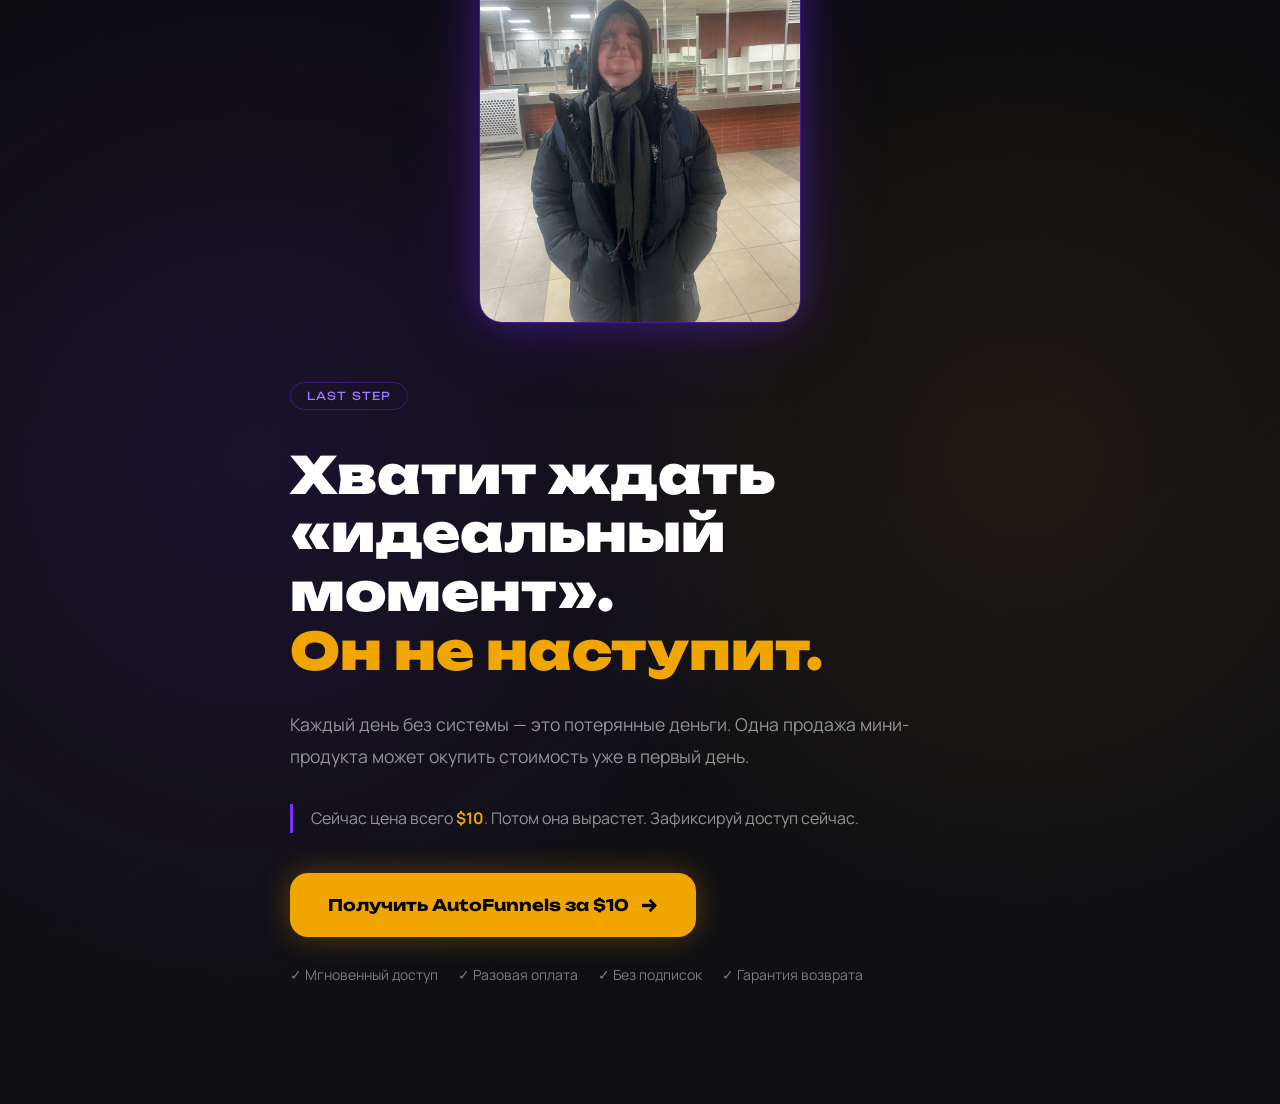
==== commit ff6921a2: "Add files via upload daRK" ====
--- a/index.html
+++ b/index.html
@@ -69,11 +69,6 @@
       </div>
     </div>
 
-    <div class="float-badge">
-      <div class="float-badge-val">+$127</div>
-      <div class="float-badge-label">сегодня</div>
-    </div>
-
   </div>
 
   <div class="scroll-hint">
@@ -277,11 +272,211 @@
 
   </div>
 
-  <div class="results-right">
-    <img class="results-photo-card" src="photo2.jpg" alt="ученик">
-      <div class="results-photo-placeholder"></div>
-      <div class="results-photo-location">📍 Бали, Индонезия</div>
-    </div>
+<div class="results-right">
+  <div class="results-photo-card">
+    <img src="photo2.jpg" alt="ученик">
+    <div class="results-photo-location">📍 Бали, Индонезия</div>
+  </div>
+</div>
+
+</section>
+
+<!-- ───── TESTIMONIALS ───── -->
+<section class="testimonials">
+ 
+  <div class="reviews-grid">
+ 
+    <div class="review-card">
+      <div class="review-top">
+        <div class="review-avatar" style="background:#7b2fff;">A</div>
+        <div class="review-author">
+          <div class="review-name">Анна К.</div>
+          <div class="review-earned">$1106 за первые 3 недели</div>
+        </div>
+        <div class="review-days">7 дней</div>
+      </div>
+      <p class="review-text">«Думала, нужны годы опыта. Сделала PDF про планирование дня, опубликовала 3 Reel'а — и продажи пошли. Это реально работает.»</p>
+      <div class="review-stars">★★★★★</div>
+      <div class="review-img-wrap">
+        <!-- <img src="proof1.jpg" alt=""> -->
+        <div class="review-img-placeholder"></div>
+        <div class="review-img-caption">Результат студентки за первые 3 недели</div>
+      </div>
+    </div>
+ 
+    <div class="review-card review-card--active">
+      <div class="review-top">
+        <div class="review-avatar" style="background:#2f7fff;">M</div>
+        <div class="review-author">
+          <div class="review-name">Маркус Р.</div>
+          <div class="review-earned">$2138 за первый месяц</div>
+        </div>
+        <div class="review-days">30 дней</div>
+      </div>
+      <p class="review-text">«Настроил автофункцию за один вечер по инструкции. Теперь продажи приходят пока сплю. Уже думаю о втором продукте.»</p>
+      <div class="review-stars">★★★★★</div>
+      <div class="review-img-wrap">
+        <!-- <img src="proof2.jpg" alt=""> -->
+        <div class="review-img-placeholder"></div>
+        <div class="review-img-caption">Купил MacBook Pro через 2 недели после старта</div>
+      </div>
+    </div>
+ 
+    <div class="review-card">
+      <div class="review-top">
+        <div class="review-avatar" style="background:#2fff9b; color:#000;">D</div>
+        <div class="review-author">
+          <div class="review-name">Даниэль В.</div>
+          <div class="review-earned">$1358 за первые 3 недели</div>
+        </div>
+        <div class="review-days">3 недели</div>
+      </div>
+      <p class="review-text">«Никогда не думала что смогу зарабатывать онлайн. Следовала системе шаг за шагом, запустила первый мини-продукт за неделю — и продажи просто пошли. Вывела $1358 в крипту за 3 недели.»</p>
+      <div class="review-stars">★★★★★</div>
+      <div class="review-img-wrap">
+        <!-- <img src="proof3.jpg" alt=""> -->
+        <div class="review-img-placeholder"></div>
+        <div class="review-img-caption">Вывела заработок в крипту через 3 недели работы</div>
+      </div>
+    </div>
+ 
+  </div>
+ 
+  <!-- статы -->
+  <div class="reviews-stats">
+    <div class="reviews-stat">
+      <div class="reviews-stat-val">500+</div>
+      <div class="reviews-stat-label">Students</div>
+    </div>
+    <div class="reviews-stat">
+      <div class="reviews-stat-val">14 days</div>
+      <div class="reviews-stat-label">Avg. time to first sale</div>
+    </div>
+    <div class="reviews-stat">
+      <div class="reviews-stat-val">100–150$</div>
+      <div class="reviews-stat-label">Avg. daily income</div>
+    </div>
+    <div class="reviews-stat">
+      <div class="reviews-stat-val">10$</div>
+      <div class="reviews-stat-label">Cost of the system</div>
+    </div>
+  </div>
+ 
+</section>
+
+<!-- ───── COMPARISON ───── -->
+<section class="comparison">
+
+  <div class="section-badge">COMPARISON</div>
+
+  <h2 class="comparison-title">
+    Почему <span class="white">AutoFunnels</span><br>
+    <span class="accent">а не что-то другое?</span>
+  </h2>
+
+  <p class="comparison-sub">
+    Ты уже наверняка пробовал другие способы. Вот почему они не работают.
+  </p>
+
+  <div class="comparison-table">
+
+    <div class="comparison-row comparison-head">
+      <div></div>
+      <div>ДРОПШИППИНГ</div>
+      <div>SMMA</div>
+      <div class="highlight">AUTOFUNNELS</div>
+    </div>
+
+    <div class="comparison-row">
+      <div>Стартовый бюджет</div>
+      <div class="bad">✕ $500–2000+</div>
+      <div class="bad">✕ $300–1000+</div>
+      <div class="good">✓ $10</div>
+    </div>
+
+    <div class="comparison-row">
+      <div>До первого дохода</div>
+      <div class="bad">✕ 2–4 месяца</div>
+      <div class="bad">✕ 1–3 месяца</div>
+      <div class="good">✓ ~14 дней</div>
+    </div>
+
+    <div class="comparison-row">
+      <div>Нужен опыт?</div>
+      <div class="bad">✕ Реклама, логистика</div>
+      <div class="bad">✕ Продажи, общение</div>
+      <div class="good">✓ Нет, можно с нуля</div>
+    </div>
+
+    <div class="comparison-row">
+      <div>Пассивный доход</div>
+      <div class="bad">✕ Нет</div>
+      <div class="bad">✕ Нет</div>
+      <div class="good">✓ Да, на автопилоте</div>
+    </div>
+
+    <div class="comparison-row">
+      <div>Работает без аудитории</div>
+      <div class="bad">✕ Нужен бюджет</div>
+      <div class="bad">✕ Нужен outreach</div>
+      <div class="good">✓ Да, через Reels</div>
+    </div>
+
+    <div class="comparison-row">
+      <div>Возвраты / риски</div>
+      <div class="bad">✕ Проблемы с товаром</div>
+      <div class="bad">✕ Клиентские правки</div>
+      <div class="good">✓ Редко, цифра</div>
+    </div>
+
+  </div>
+</section>
+
+<!-- ───── FINAL CTA ───── -->
+<section class="final-cta">
+
+  <div class="final-bg"></div>
+
+  <div class="final-wrap">
+
+    <div class="final-photo-card">
+      <img src="photo.jpg" alt="Автор">
+    </div>
+
+    <div class="final-content">
+
+      <div class="section-badge final-badge">LAST STEP</div>
+
+      <h2 class="final-title">
+        Хватит ждать<br>
+        <span>«идеальный момент».</span><br>
+        <span class="accent">Он не наступит.</span>
+      </h2>
+
+      <p class="final-sub">
+        Каждый день без системы — это потерянные деньги.
+        Одна продажа мини-продукта может окупить стоимость уже в первый день.
+      </p>
+
+      <div class="final-note">
+        Сейчас цена всего <span>$10</span>.
+        Потом она вырастет. Зафиксируй доступ сейчас.
+      </div>
+
+      <a href="YOUR_LAVA_LINK" class="final-btn">
+        Получить AutoFunnels за $10
+        <span>→</span>
+      </a>
+
+      <div class="final-features">
+        <span>✓ Мгновенный доступ</span>
+        <span>✓ Разовая оплата</span>
+        <span>✓ Без подписок</span>
+        <span>✓ Гарантия возврата</span>
+      </div>
+
+    </div>
+
   </div>
 
 </section>
--- a/style.css
+++ b/style.css
@@ -228,30 +228,6 @@
   margin-top: 3px;
 }
 
-/* ── плавающий бейдж ── */
-.float-badge {
-  position: absolute;
-  top: 18px; right: -16px;
-  background: rgba(15,10,30,0.9);
-  border: 1px solid rgba(123,47,255,0.5);
-  border-radius: 12px;
-  padding: 10px 16px;
-  backdrop-filter: blur(8px);
-  animation: float 3s ease-in-out infinite;
-}
-
-.float-badge-val {
-  font-family: 'Unbounded', sans-serif;
-  font-size: 1.1rem;
-  font-weight: 900;
-  color: var(--accent);
-}
-
-.float-badge-label {
-  font-size: 11px;
-  color: var(--muted);
-  margin-top: 2px;
-}
 
 /* ── scroll hint ── */
 .scroll-hint {
@@ -686,13 +662,11 @@
     0 0 120px rgba(100,30,220,0.12);
 }
 
-.results-photo-card img,
-.results-photo-placeholder {
+.results-photo-card img {
   width: 100%;
   display: block;
   aspect-ratio: 4/5;
   object-fit: cover;
-  background: linear-gradient(145deg, #1a1030 0%, #0e0820 100%);
 }
 
 .results-photo-location {
@@ -762,4 +736,644 @@
   .pain { padding: 60px 6vw; }
   .pain-card { padding: 24px 20px; }
   .pain-card::before { font-size: 4rem; }
+}
+
+/* ════════════════════════════
+   ЦЕНТРОВКА ВСЕХ СЕКЦИЙ КРОМЕ HERO И RESULTS
+════════════════════════════ */
+
+/* hero и results не трогаем */
+.hero,
+.results {
+  width: 100%;
+  max-width: none;
+}
+
+/* остальные секции по центру */
+.pain,
+.what,
+.steps,
+.inside {
+  width: min(1200px, 100%);
+  margin: 0 auto;
+  padding-left: 24px;
+  padding-right: 24px;
+}
+
+/* чтобы карточки были по центру */
+.pain-cards,
+.steps-cards,
+.inside-grid {
+  margin: 0 auto;
+}
+
+/* мобильная версия */
+@media (max-width: 768px) {
+  .pain,
+  .what,
+  .steps,
+  .inside {
+    padding-left: 16px;
+    padding-right: 16px;
+  }
+}
+
+/* выравниваем steps секцию */
+.steps {
+  width: min(1200px, 100%);
+  margin: 0 auto;
+  padding-left: 24px;
+  padding-right: 24px;
+}
+
+/* карточки шагов по центру */
+.steps-cards {
+  max-width: 900px;
+  margin: 0 auto;
+}
+
+/* нижний блок тоже по центру и той же ширины */
+.steps-result {
+  max-width: 900px;
+  margin: 32px auto 0;
+}
+
+* статы под отзывами */
+.reviews-stats {
+  display: grid;
+  grid-template-columns: repeat(4, 1fr);
+  gap: 16px;
+  margin-top: 0;
+}
+ 
+.reviews-stat {
+  background: rgba(255,255,255,0.03);
+  border: 1px solid rgba(255,255,255,0.07);
+  border-radius: 14px;
+  padding: 28px 20px;
+  text-align: center;
+}
+ 
+.reviews-stat-val {
+  font-family: 'Unbounded', sans-serif;
+  font-size: clamp(1.4rem, 2vw, 1.9rem);
+  font-weight: 900;
+  color: var(--accent);
+  margin-bottom: 8px;
+}
+ 
+.reviews-stat-label {
+  font-size: 12px;
+  color: rgba(255,255,255,0.4);
+}
+ 
+@media (max-width: 900px) {
+  .reviews-grid { grid-template-columns: 1fr; }
+  .reviews-stats { grid-template-columns: repeat(2, 1fr); }
+}
+ 
+/* ════════════════════════════
+   АНИМАЦИИ
+════════════════════════════ */
+ 
+@keyframes fadeUp {
+  from { opacity: 0; transform: translateY(24px); }
+  to   { opacity: 1; transform: translateY(0); }
+}
+ 
+@keyframes pulse {
+  0%,100% { opacity: 1; transform: scale(1); }
+  50%     { opacity: 0.5; transform: scale(1.3); }
+}
+ 
+@keyframes float {
+  0%,100% { transform: translateY(0); }
+  50%     { transform: translateY(-8px); }
+}
+ 
+@keyframes bounce {
+  0%,100% { transform: translateY(0); }
+  50%     { transform: translateY(6px); }
+}
+ 
+/* ════════════════════════════
+   АДАПТИВ
+════════════════════════════ */
+ 
+@media (max-width: 768px) {
+  .hero {
+    grid-template-columns: 1fr;
+    padding: 80px 6vw 100px;
+    text-align: center;
+  }
+ 
+  .hero-left { order: 2; }
+  .hero-right { order: 1; }
+  .hero-sub { margin: 0 auto 20px; }
+  .stats { justify-content: center; gap: 28px; }
+  .float-badge { right: 0; top: 10px; }
+  .photo-card { width: clamp(220px, 60vw, 300px); }
+  .btn-cta { width: 100%; justify-content: center; }
+ 
+  .pain { padding: 60px 6vw; }
+  .pain-card { padding: 24px 20px; }
+  .pain-card::before { font-size: 4rem; }
+}
+
+
+/* ════════════════════════════
+   TESTIMONIALS
+════════════════════════════ */
+
+.testimonials {
+  width: min(1400px, 100%);
+  margin: 0 auto;
+  padding: 100px 24px;
+}
+
+/* карточки отзывов */
+.reviews-grid {
+  display: grid;
+  grid-template-columns: repeat(3, 1fr);
+  gap: 24px;
+  margin-bottom: 32px;
+}
+
+.review-card {
+  background: rgba(255,255,255,0.03);
+  border: 1px solid rgba(255,255,255,0.07);
+  border-radius: 20px;
+  overflow: hidden;
+  transition: 0.3s ease;
+}
+
+.review-card:hover {
+  transform: translateY(-4px);
+  border-color: rgba(240,165,0,0.3);
+}
+
+
+/* верх карточки */
+.review-top {
+  display: flex;
+  align-items: center;
+  gap: 14px;
+  padding: 24px 24px 18px;
+}
+
+.review-avatar {
+  width: 38px;
+  height: 38px;
+  border-radius: 50%;
+  display: flex;
+  align-items: center;
+  justify-content: center;
+  color: #fff;
+  font-weight: 700;
+}
+
+.review-author {
+  flex: 1;
+}
+
+.review-name {
+  font-weight: 700;
+}
+
+.review-earned {
+  font-size: 14px;
+  color: var(--accent);
+}
+
+.review-days {
+  font-size: 12px;
+  color: rgba(255,255,255,0.5);
+  background: rgba(255,255,255,0.05);
+  padding: 6px 10px;
+  border-radius: 999px;
+}
+
+/* текст */
+.review-text {
+  padding: 0 24px;
+  font-size: 15px;
+  line-height: 1.7;
+  color: rgba(255,255,255,0.65);
+  min-height: 120px;
+}
+
+.review-stars {
+  padding: 18px 24px;
+  color: #ffc400;
+  font-size: 18px;
+}
+
+/* картинка */
+.review-img-wrap {
+  margin-top: 10px;
+}
+
+.review-img-placeholder {
+  width: 100%;
+  aspect-ratio: 4/3;
+  background: #1a1a1f;
+}
+
+.review-img-wrap img {
+  width: 100%;
+  display: block;
+  object-fit: cover;
+}
+
+.review-img-caption {
+  padding: 14px 16px;
+  font-size: 13px;
+  color: rgba(255,255,255,0.4);
+  font-style: italic;
+}
+
+/* нижние статы */
+.reviews-stats {
+  display: grid;
+  grid-template-columns: repeat(4, 1fr);
+  gap: 16px;
+}
+
+.reviews-stat {
+  background: rgba(255,255,255,0.03);
+  border: 1px solid rgba(255,255,255,0.07);
+  border-radius: 16px;
+  padding: 30px 20px;
+  text-align: center;
+}
+
+.reviews-stat-val {
+  font-family: 'Unbounded', sans-serif;
+  font-size: clamp(1.6rem, 2vw, 2rem);
+  font-weight: 900;
+  color: var(--accent);
+  margin-bottom: 8px;
+}
+
+.reviews-stat-label {
+  font-size: 13px;
+  color: rgba(255,255,255,0.45);
+}
+
+/* адаптив */
+@media (max-width: 1100px) {
+  .reviews-grid {
+    grid-template-columns: 1fr;
+  }
+
+  .reviews-stats {
+    grid-template-columns: repeat(2, 1fr);
+  }
+}
+
+@media (max-width: 768px) {
+  .testimonials {
+    padding: 70px 16px;
+  }
+
+  .reviews-stats {
+    grid-template-columns: 1fr;
+  }
+}
+
+/* ════════════════════════════
+   COMPARISON
+════════════════════════════ */
+
+.comparison {
+  width: min(1400px, 100%);
+  margin: 0 auto;
+  padding: 100px 24px;
+}
+
+.comparison-title {
+  font-family: 'Unbounded', sans-serif;
+  font-size: clamp(2rem, 4vw, 3.5rem);
+  font-weight: 900;
+  line-height: 1.15;
+  margin-bottom: 18px;
+}
+
+.comparison-title .white {
+  color: #fff;
+}
+
+.comparison-title .accent {
+  color: var(--accent);
+}
+
+.comparison-sub {
+  font-size: 1rem;
+  color: rgba(255,255,255,0.45);
+  line-height: 1.7;
+  margin-bottom: 50px;
+  max-width: 600px;
+}
+
+.comparison-table {
+  border: 1px solid rgba(255,255,255,0.08);
+  border-radius: 20px;
+  overflow: hidden;
+  background: rgba(255,255,255,0.02);
+  backdrop-filter: blur(8px);
+}
+
+.comparison-row {
+  display: grid;
+  grid-template-columns: 1.3fr 1fr 1fr 1fr;
+  align-items: center;
+  min-height: 84px;
+  border-bottom: 1px solid rgba(255,255,255,0.05);
+}
+
+.comparison-row:last-child {
+  border-bottom: none;
+}
+
+.comparison-row > div {
+  padding: 24px 20px;
+  font-size: 15px;
+}
+
+.comparison-row > div:first-child {
+  color: rgba(255,255,255,0.9);
+  font-weight: 600;
+}
+
+.comparison-head {
+  min-height: 60px;
+  background: rgba(255,255,255,0.015);
+}
+
+.comparison-head div {
+  font-family: 'Unbounded', sans-serif;
+  font-size: 12px;
+  letter-spacing: 0.08em;
+  color: rgba(255,255,255,0.35);
+}
+
+.comparison-head .highlight {
+  color: var(--accent);
+}
+
+.bad {
+  color: rgba(255,255,255,0.45);
+}
+
+.good {
+  color: #b07cff;
+  font-weight: 700;
+}
+
+.comparison-row:hover {
+  background: rgba(255,255,255,0.02);
+}
+
+/* адаптив */
+@media (max-width: 900px) {
+  .comparison-table {
+    overflow-x: auto;
+  }
+
+  .comparison-row {
+    min-width: 850px;
+  }
+}
+
+@media (max-width: 768px) {
+  .comparison {
+    padding: 70px 16px;
+  }
+
+  .comparison-title {
+    font-size: 2rem;
+  }
+}
+
+/* ════════════════════════════
+   FINAL CTA
+════════════════════════════ */
+
+.final-cta {
+  position: relative;
+  padding: 120px 24px;
+  overflow: hidden;
+}
+
+.final-bg {
+  position: absolute;
+  inset: 0;
+  background:
+    radial-gradient(circle at 20% 50%, rgba(123,47,255,0.12), transparent 45%),
+    radial-gradient(circle at 80% 50%, rgba(240,165,0,0.08), transparent 40%),
+    linear-gradient(180deg, #0c0c0e 0%, #101014 100%);
+  z-index: 0;
+}
+
+/* фоновые полосы */
+.final-bg::before {
+  content: '';
+  position: absolute;
+  inset: 0;
+  background-image: repeating-linear-gradient(
+    -35deg,
+    transparent,
+    transparent 140px,
+    rgba(255,255,255,0.015) 140px,
+    rgba(255,255,255,0.015) 141px
+  );
+  opacity: 0.6;
+}
+
+.final-wrap {
+  position: relative;
+  z-index: 1;
+  width: min(1200px, 100%);
+  margin: 0 auto;
+  display: flex;
+  flex-direction: column;
+  align-items: center;
+  text-align: left;
+}
+
+.final-photo-card {
+  width: clamp(220px, 25vw, 320px);
+  border-radius: 22px;
+  overflow: hidden;
+  margin-bottom: 60px;
+  box-shadow:
+    0 0 0 1px rgba(123,47,255,0.35),
+    0 0 40px rgba(123,47,255,0.35),
+    0 0 90px rgba(123,47,255,0.18);
+}
+
+.final-photo-card img {
+  width: 100%;
+  display: block;
+  aspect-ratio: 4/5;
+  object-fit: cover;
+}
+
+.final-content {
+  max-width: 700px;
+}
+
+.final-badge {
+  border-color: rgba(123,47,255,0.35);
+  color: #9d7dff;
+}
+
+.final-title {
+  font-family: 'Unbounded', sans-serif;
+  font-size: clamp(2rem, 4vw, 4rem);
+  line-height: 1.15;
+  font-weight: 900;
+  margin-bottom: 28px;
+}
+
+.final-title .accent {
+  color: var(--accent);
+}
+
+.final-sub {
+  font-size: 1.1rem;
+  line-height: 1.8;
+  color: rgba(255,255,255,0.55);
+  max-width: 650px;
+  margin-bottom: 32px;
+}
+
+.final-note {
+  border-left: 3px solid #7b2fff;
+  padding-left: 18px;
+  font-size: 1rem;
+  line-height: 1.8;
+  color: rgba(255,255,255,0.55);
+  margin-bottom: 40px;
+}
+
+.final-note span {
+  color: var(--accent);
+  font-weight: 700;
+}
+
+.final-btn {
+  display: inline-flex;
+  align-items: center;
+  gap: 12px;
+  background: var(--accent);
+  color: #000;
+  font-family: 'Unbounded', sans-serif;
+  font-weight: 700;
+  font-size: 1rem;
+  padding: 20px 38px;
+  border-radius: 18px;
+  text-decoration: none;
+  box-shadow: 0 0 30px rgba(240,165,0,0.3);
+  transition: 0.25s ease;
+}
+
+.final-btn:hover {
+  transform: translateY(-3px);
+  background: var(--accent2);
+  box-shadow: 0 0 45px rgba(240,165,0,0.45);
+}
+
+.final-btn span {
+  font-size: 1.2rem;
+}
+
+.final-features {
+  margin-top: 28px;
+  display: flex;
+  flex-wrap: wrap;
+  gap: 20px;
+  font-size: 14px;
+  color: rgba(255,255,255,0.45);
+}
+
+/* адаптив */
+@media (max-width: 768px) {
+  .final-cta {
+    padding: 80px 16px;
+  }
+
+  .final-wrap {
+    text-align: center;
+  }
+
+  .final-content {
+    max-width: 100%;
+  }
+
+  .final-title {
+    font-size: 2rem;
+  }
+
+  .final-sub,
+  .final-note {
+    font-size: 0.95rem;
+  }
+
+  .final-btn {
+    width: 100%;
+    justify-content: center;
+  }
+
+  .final-features {
+    justify-content: center;
+    gap: 12px;
+    font-size: 13px;
+  }
+}
+
+/* постоянное мягкое свечение кнопок */
+.btn-cta,
+.final-btn {
+  animation: glowPulse 2.8s ease-in-out infinite;
+}
+
+/* при наведении сохраняем hover + glow */
+.btn-cta:hover,
+.final-btn:hover {
+  animation: glowPulseHover 1.8s ease-in-out infinite;
+}
+
+@keyframes glowPulse {
+  0%, 100% {
+    box-shadow:
+      0 0 18px rgba(240,165,0,0.22),
+      0 0 35px rgba(240,165,0,0.16),
+      0 0 60px rgba(240,165,0,0.08);
+    transform: scale(1);
+  }
+
+  50% {
+    box-shadow:
+      0 0 26px rgba(240,165,0,0.38),
+      0 0 52px rgba(240,165,0,0.22),
+      0 0 85px rgba(240,165,0,0.14);
+    transform: scale(1.015);
+  }
+}
+
+@keyframes glowPulseHover {
+  0%, 100% {
+    box-shadow:
+      0 0 28px rgba(240,165,0,0.35),
+      0 0 55px rgba(240,165,0,0.22),
+      0 0 90px rgba(240,165,0,0.15);
+  }
+
+  50% {
+    box-shadow:
+      0 0 40px rgba(240,165,0,0.5),
+      0 0 75px rgba(240,165,0,0.3),
+      0 0 120px rgba(240,165,0,0.18);
+  }
 }
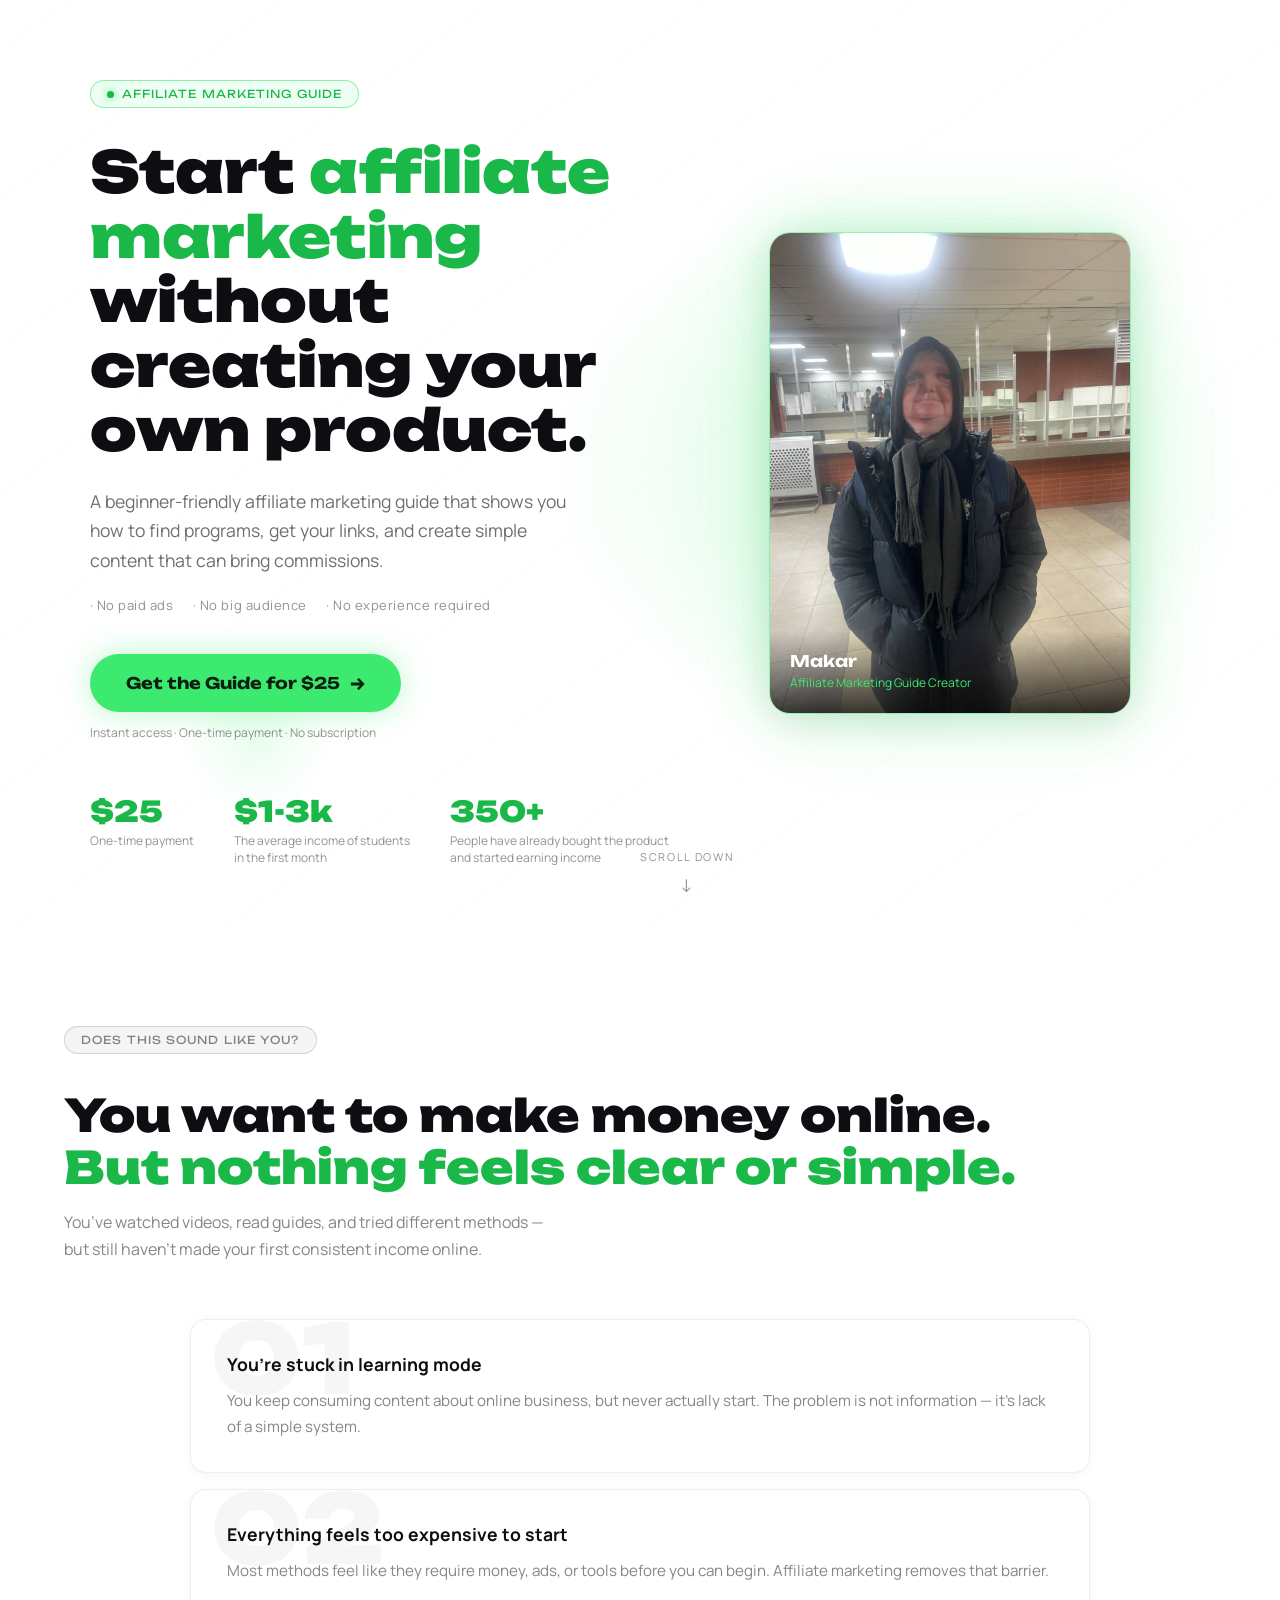
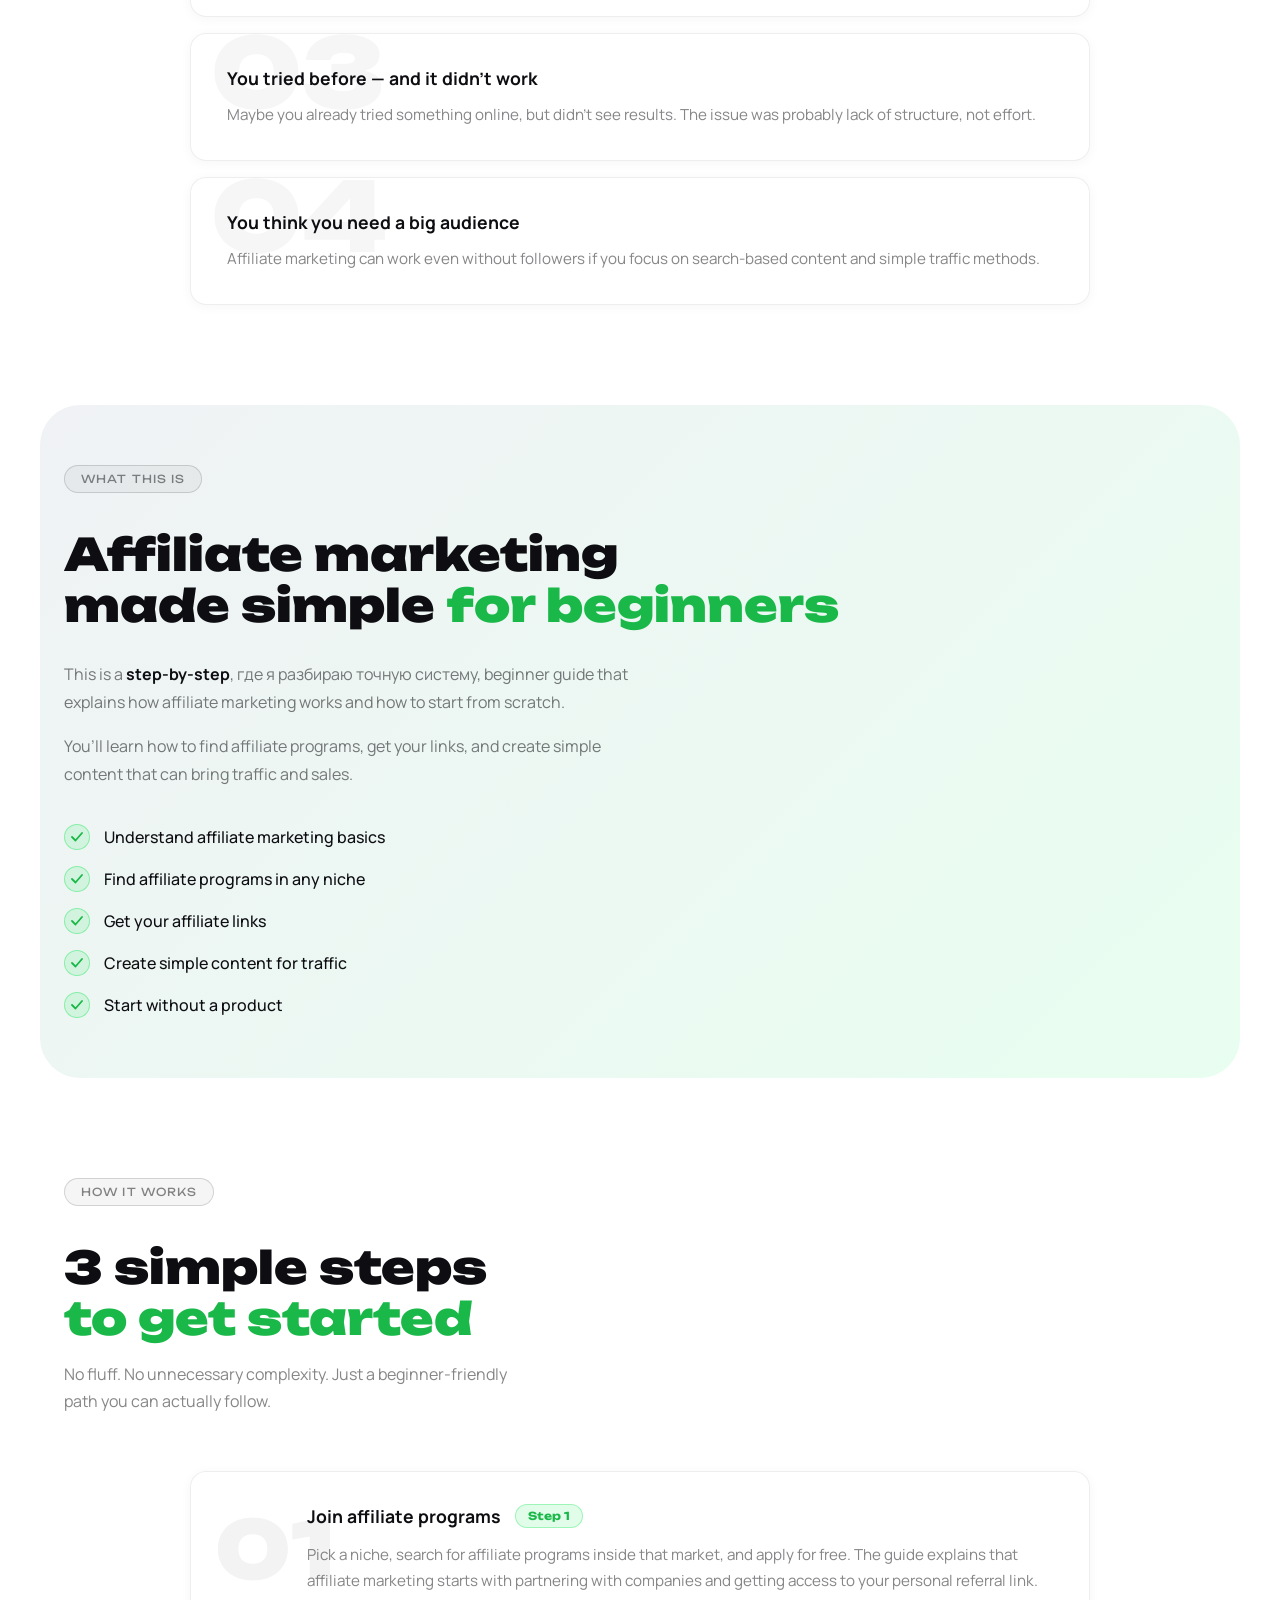
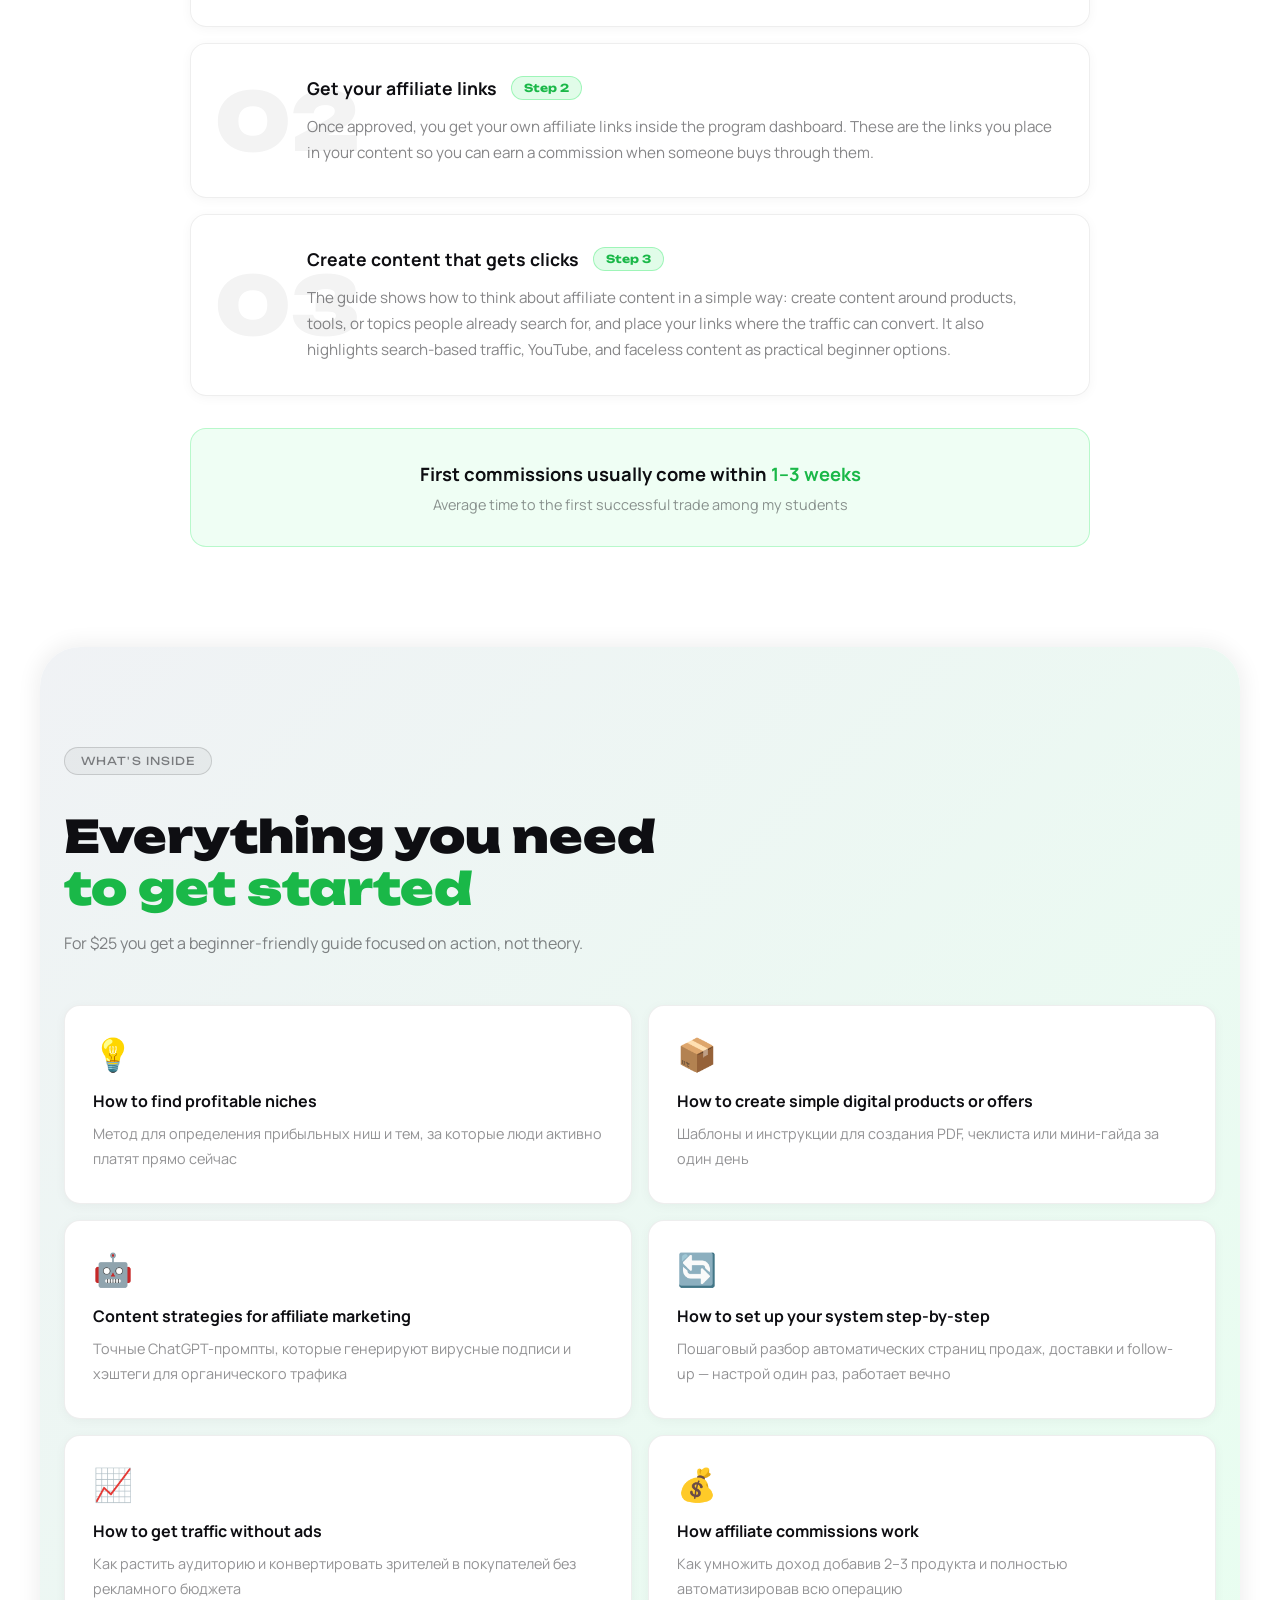
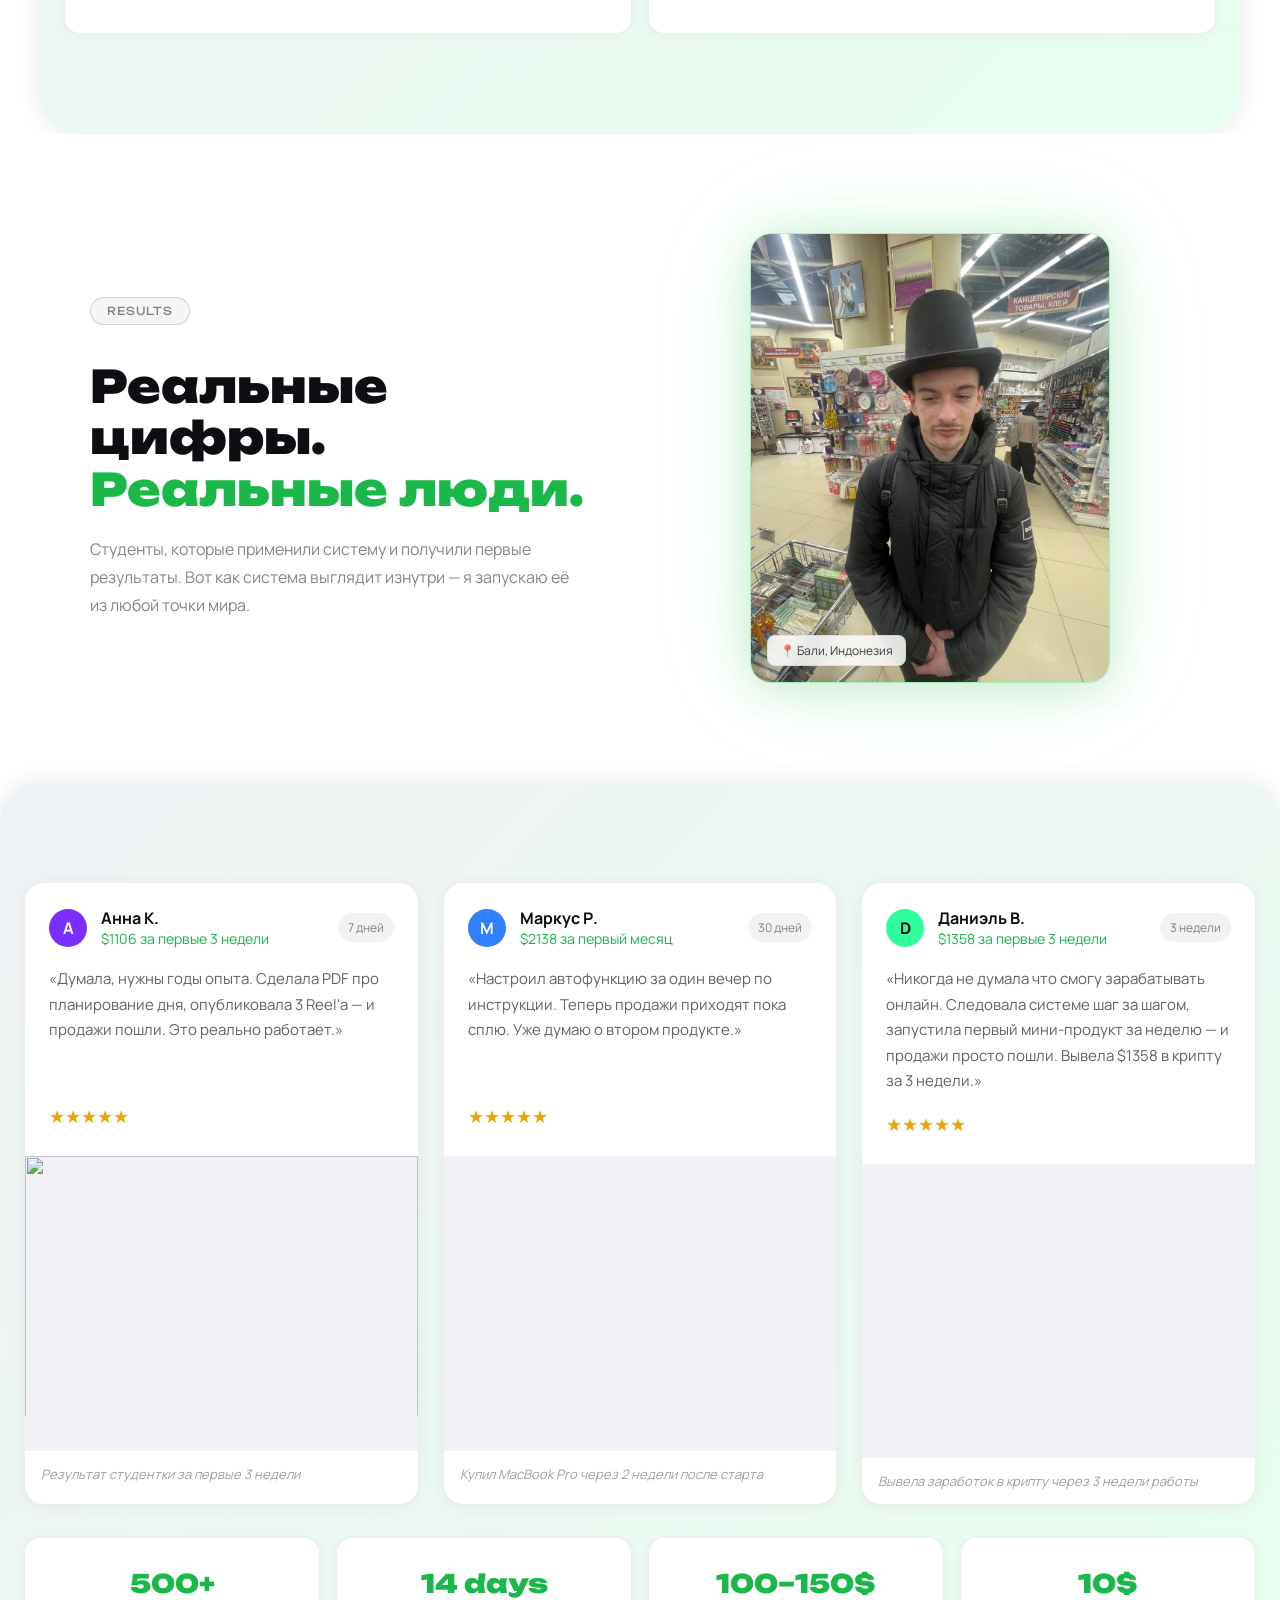
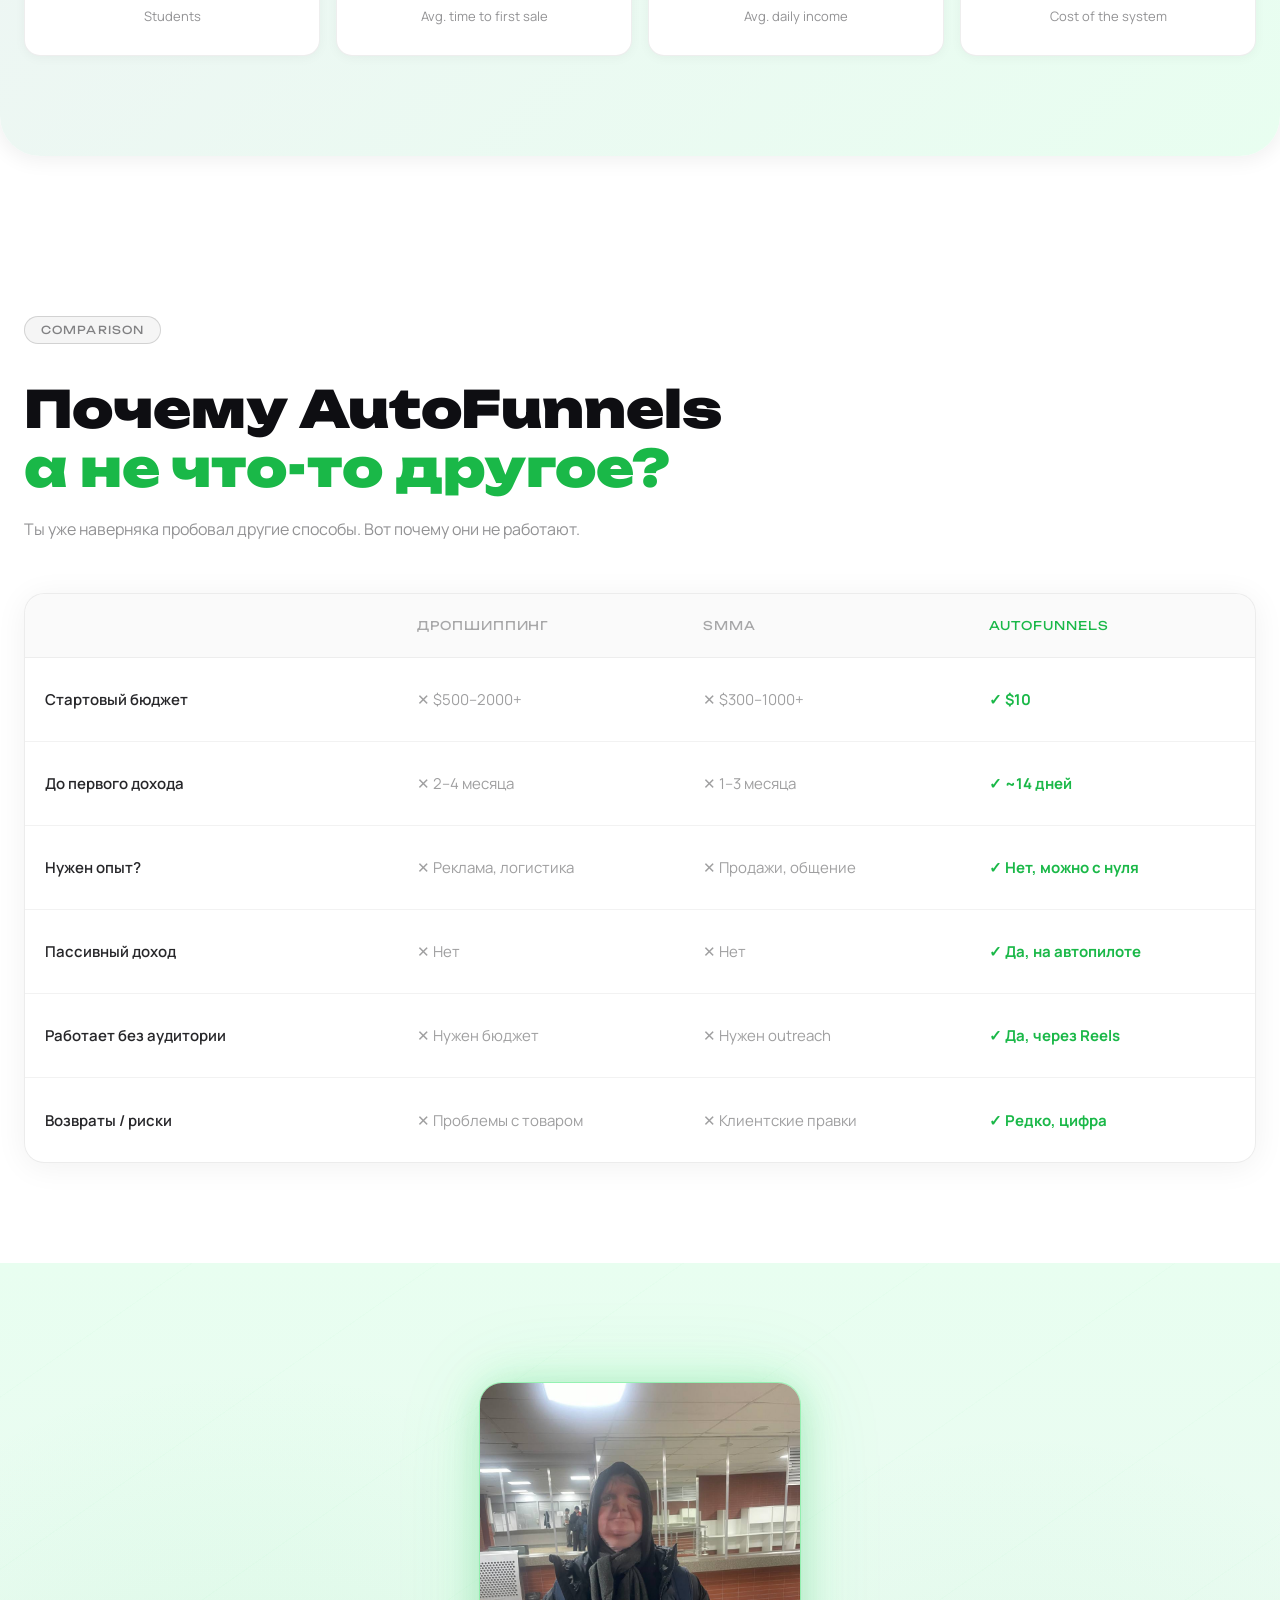
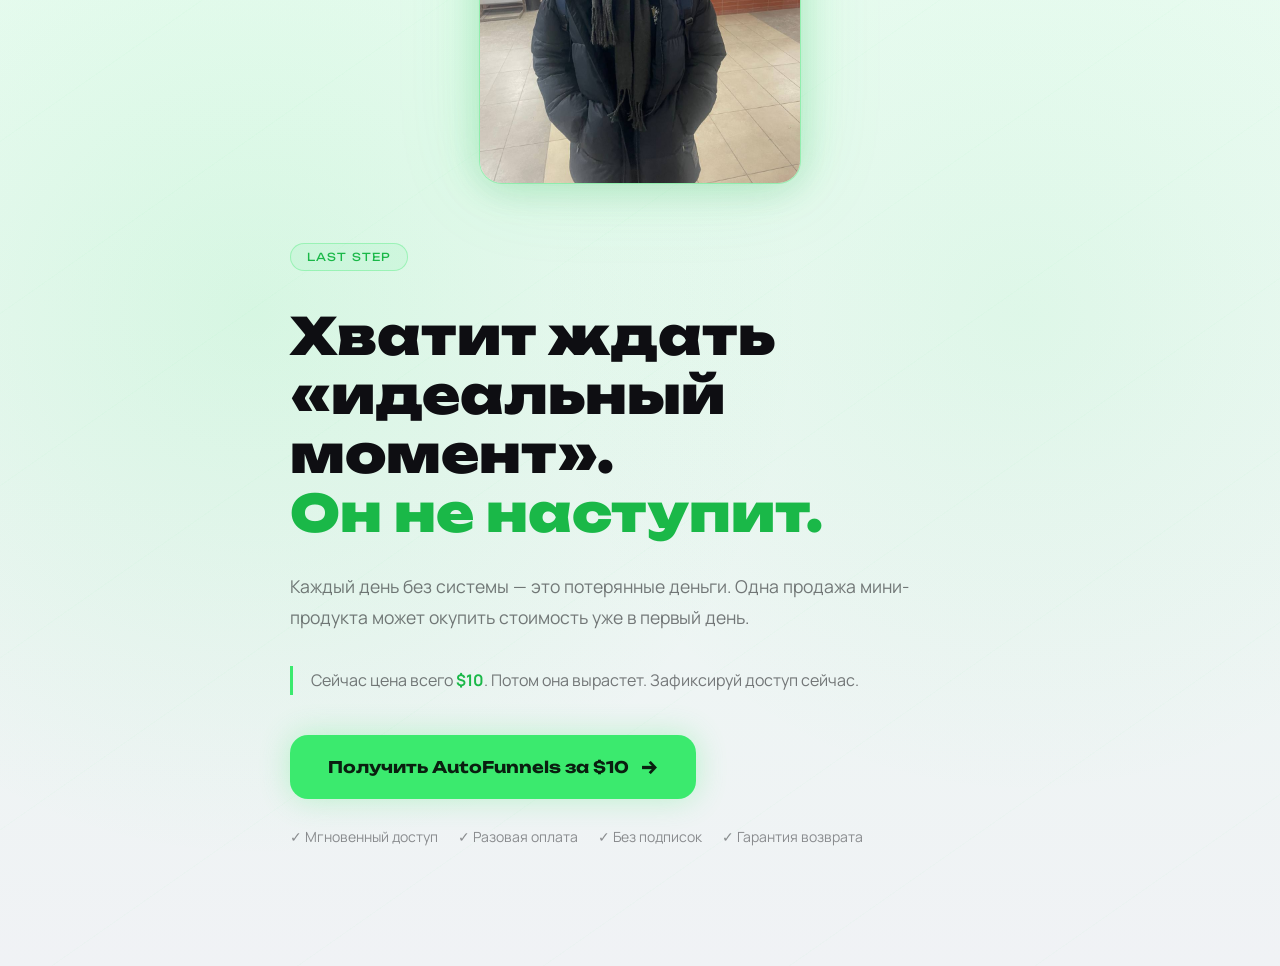
==== commit e501618e: "Add files via upload" ====
--- a/index.html
+++ b/index.html
@@ -7,6 +7,10 @@
   <link rel="preconnect" href="https://fonts.googleapis.com">
   <link href="https://fonts.googleapis.com/css2?family=Unbounded:wght@700;900&family=Manrope:wght@400;500;600&display=swap" rel="stylesheet">
   <link rel="stylesheet" href="style.css">
+  <link rel="stylesheet" href="mobile_fix.css">
+  <link rel="icon" type="image/png" href="iicon.png">
+  <link rel="apple-touch-icon" href="iicon.png">
+  <link rel="shortcut icon" href="iicon.png">
 </head>
 <body>
 
@@ -17,43 +21,43 @@
 
     <div class="badge">
       <span class="badge-dot"></span>
-      INSTAGRAM «AUTOFUNNELS»
+      AFFILIATE MARKETING GUIDE
     </div>
 
     <h1 class="hero-title">
-      Зарабатывай <span class="accent">$150+ в день</span><br>
-      пока ты спишь.
+      Start <span class="accent">affiliate marketing</span><br>
+      without creating your own product.
     </h1>
 
     <p class="hero-sub">
-      Система Instagram-автофунков — продавай мини-цифровые продукты за $5–$40,
-      гони трафик через AI-Reels и строй пассивный доход на автопилоте.
+      A beginner-friendly affiliate marketing guide that shows you how to find programs, get your links, and create simple content that can bring commissions.
     </p>
 
     <p class="hero-micro">
-      <span>· Без рекламного бюджета</span>
-      <span>· Без большой аудитории</span>
-      <span>· Без опыта</span>
+<span>· No paid ads</span>
+<span>· No big audience</span>
+<span>· No experience required</span>
     </p>
 
     <a href="YOUR_LAVA_LINK" class="btn-cta">
-      Получить систему за $10
+      Get the Guide for $25
       <span class="btn-arrow">→</span>
     </a>
-    <span class="btn-hint">Мгновенный доступ · Разовая оплата · Без подписок</span>
+    <span class="btn-hint">Instant access · One-time payment · No subscription</span>
 
     <div class="stats">
       <div>
-        <div class="stat-val">10$</div>
-        <div class="stat-label">Разовая оплата</div>
+        <div class="stat-val">$25</div>
+        <div class="stat-label">One-time payment</div>
       </div>
       <div>
-        <div class="stat-val">100–150$</div>
-        <div class="stat-label">Средний доход/день</div>
+        <div class="stat-val">$1-3k</div>
+        <div class="stat-label">The average income of students <br>in the first month</div>
       </div>
       <div>
-        <div class="stat-val">229+</div>
-        <div class="stat-label">Студентов уже</div>
+        <div class="stat-val">350+</div>
+        <div class="stat-label">People have already bought the product <br>and started earning income
+        </div>
       </div>
     </div>
 
@@ -64,8 +68,8 @@
     <div class="photo-card">
       <img class="photo-img" src="photo.jpg" alt="Автор">
       <div class="photo-card-label">
-        <div class="photo-card-name">Макар</div>
-        <div class="photo-card-role">Создатель AutoFunnels</div>
+        <div class="photo-card-name">Makar</div>
+        <div class="photo-card-role">Affiliate Marketing Guide Creator</div>
       </div>
     </div>
 
@@ -84,35 +88,35 @@
   <div class="section-badge">DOES THIS SOUND LIKE YOU?</div>
 
   <h2 class="pain-title">
-    Ты хочешь зарабатывать онлайн.
-    <span class="accent">Но ничего не работает.</span>
+    You want to make money online.
+
+    <span class="accent">But nothing feels clear or simple.</span>
   </h2>
 
   <p class="pain-sub">
-    Ты смотрел видео. Читал треды. Пробовал разные методы.
-    И всё равно не заработал первый доллар. Вот почему.
+You’ve watched videos, read guides, and tried different methods — but still haven’t made your first consistent income online.
   </p>
 
   <div class="pain-cards">
 
     <div class="pain-card" data-num="01">
-      <div class="pain-card-title">Ты застрял в режиме «изучения» — навсегда</div>
-      <div class="pain-card-text">Месяцами смотришь YouTube, читаешь Reddit, проходишь бесплатные курсы. Дропшиппинг, крипта, фриланс, партнёрки… Ты много знаешь. Но не заработал ничего. Проблема не в информации — у тебя просто не было чёткого и простого направления чтобы начать.</div>
+      <div class="pain-card-title">You’re stuck in learning mode</div>
+      <div class="pain-card-text">You keep consuming content about online business, but never actually start. The problem is not information — it's lack of a simple system.</div>
     </div>
 
     <div class="pain-card" data-num="02">
-      <div class="pain-card-title">Кажется, что каждый метод требует $1000+ на старт</div>
-      <div class="pain-card-text">Рекламный бюджет. Товарный запас. Подписки на софт. Апгрейд ноутбука. Всегда нужны деньги чтобы делать деньги. Поэтому ты ждёшь. А другие уже делают первые $500, $1000, $3000 — только с телефоном и бесплатными инструментами.</div>
+      <div class="pain-card-title">Everything feels too expensive to start</div>
+      <div class="pain-card-text">Most methods feel like they require money, ads, or tools before you can begin. Affiliate marketing removes that barrier.</div>
     </div>
 
     <div class="pain-card" data-num="03">
-      <div class="pain-card-title">Ты пробовал что-то — и это не сработало</div>
-      <div class="pain-card-text">Может, ты уже купил дорогой курс за $500+ и получил воду. Или пробовал запустить что-то сам, но без системы это не пошло. Ты не хочешь снова тратить деньги и время на то, что не даст результата.</div>
+      <div class="pain-card-title">You tried before — and it didn’t work</div>
+      <div class="pain-card-text">Maybe you already tried something online, but didn’t see results. The issue was probably lack of structure, not effort.</div>
     </div>
 
     <div class="pain-card" data-num="04">
-      <div class="pain-card-title">Ты думаешь, что нужна большая аудитория</div>
-      <div class="pain-card-text">Кажется, что без 100к подписчиков ничего не продашь. Но один правильный Reel может принести тысячи просмотров и первые продажи — даже с нулём подписчиков сегодня.</div>
+      <div class="pain-card-title">You think you need a big audience</div>
+      <div class="pain-card-text">Affiliate marketing can work even without followers if you focus on search-based content and simple traffic methods.</div>
     </div>
 
   </div>
@@ -125,25 +129,25 @@
   <div class="section-badge">WHAT THIS IS</div>
 
   <h2 class="what-title">
-    Инстаграм-бизнес<br>
-    построенный на <span class="accent">мини-продуктах</span>
+    Affiliate marketing<br>
+    made simple <span class="accent">for beginners</span>
   </h2>
 
   <p class="what-desc">
-    AutoFunnels — это <strong>пошаговое видео-руководство</strong>, где я разбираю точную систему,
-    которую использую сам для продажи цифровых мини-продуктов в Instagram — шаг за шагом, ничего не скрывая.
+    This is a <strong>step-by-step</strong>, где я разбираю точную систему,
+    beginner guide that explains how affiliate marketing works and how to start from scratch.
   </p>
 
   <p class="what-desc">
-    Ты увидишь как создать продукт, настроить автофункцию и гнать трафик через AI-Reels —
-    всё объясняется вживую, чтобы ты мог сразу повторить и внедрить.
+You’ll learn how to find affiliate programs, get your links, and create simple content that can bring traffic and sales.
   </p>
 
   <ul class="what-list">
-    <li class="what-item">Создать мини-продукт за 1 день</li>
-    <li class="what-item">Настроить автофунк один раз</li>
-    <li class="what-item">Запустить Reels с AI-описаниями</li>
-    <li class="what-item">Получать продажи на автопилоте</li>
+    <li class="what-item">Understand affiliate marketing basics</li>
+    <li class="what-item">Find affiliate programs in any niche</li>
+    <li class="what-item">Get your affiliate links</li>
+    <li class="what-item">Create simple content for traffic</li>
+        <li class="what-item">Start without a product</li>
   </ul>
 
 </section>
@@ -154,45 +158,45 @@
   <div class="section-badge">HOW IT WORKS</div>
 
   <h2 class="steps-title">
-    3 шага к<br>
-    <span class="accent">пассивному доходу</span>
+    3 simple steps<br>
+    <span class="accent">to get started</span>
   </h2>
 
   <p class="steps-sub">
-    Никакой сложности. Система работает даже если ты никогда ничего не продавал онлайн.
+    No fluff. No unnecessary complexity. Just a beginner-friendly path you can actually follow.
   </p>
 
   <div class="steps-cards">
 
     <div class="step-card" data-num="01">
       <div class="step-head">
-        <div class="step-title">Создай мини-продукт</div>
-        <div class="step-day">День 1</div>
-      </div>
-      <div class="step-text">Упакуй свои знания в PDF, чеклист, шаблон или короткий гайд. Цена — $5–$40. Тема? Любая проблема, которую ты умеешь решать. Покажу как найти выигрышную идею даже с нуля.</div>
+        <div class="step-title">Join affiliate programs</div>
+        <div class="step-day">Step 1</div>
+      </div>
+      <div class="step-text">Pick a niche, search for affiliate programs inside that market, and apply for free. The guide explains that affiliate marketing starts with partnering with companies and getting access to your personal referral link.</div>
     </div>
 
     <div class="step-card" data-num="02">
       <div class="step-head">
-        <div class="step-title">Настрой автофункцию</div>
-        <div class="step-day">День 2–3</div>
-      </div>
-      <div class="step-text">Создай страницу продаж, автоответчик и доставку продукта один раз. После этого система работает сама — ты получаешь деньги, клиент получает продукт, всё автоматически.</div>
+        <div class="step-title">Get your affiliate links</div>
+        <div class="step-day">Step 2</div>
+      </div>
+      <div class="step-text">Once approved, you get your own affiliate links inside the program dashboard. These are the links you place in your content so you can earn a commission when someone buys through them.</div>
     </div>
 
     <div class="step-card" data-num="03">
       <div class="step-head">
-        <div class="step-title">Запусти Reels с AI</div>
-        <div class="step-day">День 4+</div>
-      </div>
-      <div class="step-text">Снимай короткие видео (можно без лица) и используй AI для написания описаний, которые гонят органический трафик. Один вирусный Reel может привести сотни новых покупателей.</div>
+        <div class="step-title">Create content that gets clicks</div>
+        <div class="step-day">Step 3</div>
+      </div>
+      <div class="step-text">The guide shows how to think about affiliate content in a simple way: create content around products, tools, or topics people already search for, and place your links where the traffic can convert. It also highlights search-based traffic, YouTube, and faceless content as practical beginner options.</div>
     </div>
 
   </div>
 
   <div class="steps-result">
-    <div class="steps-result-title">Первые продажи обычно приходят в течение <span class="accent">14 дней</span></div>
-    <div class="steps-result-sub">Среднее время до первой продажи среди наших студентов</div>
+    <div class="steps-result-title">First commissions usually come within  <span class="accent">1–3 weeks</span></div>
+    <div class="steps-result-sub">Average time to the first successful trade among my students</div>
   </div>
 
 </section>
@@ -203,49 +207,49 @@
   <div class="section-badge">WHAT'S INSIDE</div>
 
   <h2 class="inside-title">
-    Всё что тебе нужно<br>
-    <span class="accent">в одном руководстве</span>
+    Everything you need<br>
+    <span class="accent">to get started</span>
   </h2>
 
   <p class="inside-sub">
-    За $10 ты получаешь полную систему — не теорию, не воду. Только точные шаги которые я прохожу вживую.
+    For $25 you get a beginner-friendly guide focused on action, not theory.
   </p>
 
   <div class="inside-grid">
 
     <div class="inside-card">
       <div class="inside-icon">💡</div>
-      <div class="inside-card-title">Как найти идею для продукта</div>
+      <div class="inside-card-title">How to find profitable niches</div>
       <div class="inside-card-text">Метод для определения прибыльных ниш и тем, за которые люди активно платят прямо сейчас</div>
     </div>
 
     <div class="inside-card">
       <div class="inside-icon">📦</div>
-      <div class="inside-card-title">Упаковка мини-продукта</div>
+      <div class="inside-card-title">How to create simple digital products or offers</div>
       <div class="inside-card-text">Шаблоны и инструкции для создания PDF, чеклиста или мини-гайда за один день</div>
     </div>
 
     <div class="inside-card">
       <div class="inside-icon">🤖</div>
-      <div class="inside-card-title">AI-описания для Reels</div>
+      <div class="inside-card-title">Content strategies for affiliate marketing</div>
       <div class="inside-card-text">Точные ChatGPT-промпты, которые генерируют вирусные подписи и хэштеги для органического трафика</div>
     </div>
 
     <div class="inside-card">
       <div class="inside-icon">🔄</div>
-      <div class="inside-card-title">Настройка автофункции</div>
+      <div class="inside-card-title">How to set up your system step-by-step</div>
       <div class="inside-card-text">Пошаговый разбор автоматических страниц продаж, доставки и follow-up — настрой один раз, работает вечно</div>
     </div>
 
     <div class="inside-card">
       <div class="inside-icon">📈</div>
-      <div class="inside-card-title">Стратегия роста в Instagram</div>
+      <div class="inside-card-title">How to get traffic without ads</div>
       <div class="inside-card-text">Как растить аудиторию и конвертировать зрителей в покупателей без рекламного бюджета</div>
     </div>
 
     <div class="inside-card">
       <div class="inside-icon">💰</div>
-      <div class="inside-card-title">Масштабирование до $100–150+/день</div>
+      <div class="inside-card-title">How affiliate commissions work</div>
       <div class="inside-card-text">Как умножить доход добавив 2–3 продукта и полностью автоматизировав всю операцию</div>
     </div>
 
@@ -298,8 +302,8 @@
       <p class="review-text">«Думала, нужны годы опыта. Сделала PDF про планирование дня, опубликовала 3 Reel'а — и продажи пошли. Это реально работает.»</p>
       <div class="review-stars">★★★★★</div>
       <div class="review-img-wrap">
-        <!-- <img src="proof1.jpg" alt=""> -->
-        <div class="review-img-placeholder"></div>
+        
+        <div class="review-img-placeholder"><img src="photo3.jpg" alt=""></div>
         <div class="review-img-caption">Результат студентки за первые 3 недели</div>
       </div>
     </div>
--- a/style.css
+++ b/style.css
@@ -1,18 +1,23 @@
 *, *::before, *::after { box-sizing: border-box; margin: 0; padding: 0; }
 
 :root {
-  --bg: #0c0c0e;
-  --accent: #f0a500;
-  --accent2: #f5c842;
-  --purple: #7b2fff;
-  --text: #ffffff;
-  --muted: rgba(255,255,255,0.45);
+  --bg: #f0f2f5;
+  --bg2: #ffffff;
+  --accent: #3bea6e;
+  --accent2: #29d45a;
+  --accent-dark: #1ab848;
+  --purple: #1a1a2e;
+  --text: #0e0e12;
+  --muted: rgba(14,14,18,0.45);
+  --card-bg: rgba(255,255,255,0.85);
+  --card-border: rgba(14,14,18,0.07);
+  --shadow: 0 2px 24px rgba(59,234,110,0.10);
 }
 
 html { scroll-behavior: smooth; }
 
 body {
-  background: var(--bg);
+  background: var(--bg2);
   color: var(--text);
   font-family: 'Manrope', sans-serif;
   min-height: 100vh;
@@ -31,6 +36,7 @@
   padding: 80px 7vw 60px;
   position: relative;
   gap: 40px;
+  background: var(--bg2);
 }
 
 /* фоновые глоу-пятна */
@@ -39,8 +45,8 @@
   position: absolute;
   inset: 0;
   background:
-    radial-gradient(ellipse 55% 60% at 70% 50%, rgba(100,30,220,0.28) 0%, transparent 70%),
-    radial-gradient(ellipse 30% 40% at 20% 80%, rgba(100,30,220,0.12) 0%, transparent 60%);
+    radial-gradient(ellipse 55% 60% at 70% 50%, rgba(59,234,110,0.18) 0%, transparent 50%),
+    radial-gradient(ellipse 30% 40% at 20% 80%, rgba(59,234,110,0.10) 0%, transparent 20%);
   pointer-events: none;
   z-index: 0;
 }
@@ -54,8 +60,8 @@
     -35deg,
     transparent,
     transparent 120px,
-    rgba(255,255,255,0.015) 120px,
-    rgba(255,255,255,0.015) 121px
+    rgba(59,234,110,0.04) 120px,
+    rgba(59,234,110,0.04) 121px
   );
   pointer-events: none;
   z-index: 0;
@@ -69,22 +75,23 @@
   display: inline-flex;
   align-items: center;
   gap: 8px;
-  border: 1px solid rgba(240,165,0,0.5);
+  border: 1px solid rgba(59,234,110,0.55);
   border-radius: 100px;
   padding: 6px 16px;
   font-size: 11px;
   font-family: 'Unbounded', sans-serif;
   letter-spacing: 0.1em;
-  color: var(--accent);
+  color: var(--accent-dark);
   margin-bottom: 32px;
   animation: fadeUp 0.6s ease both;
+  background: rgba(59,234,110,0.08);
 }
 
 .badge-dot {
   width: 7px;
   height: 7px;
   border-radius: 50%;
-  background: var(--accent);
+  background: var(--accent-dark);
   box-shadow: 0 0 8px var(--accent);
   animation: pulse 2s infinite;
 }
@@ -96,14 +103,15 @@
   font-weight: 900;
   line-height: 1.12;
   margin-bottom: 24px;
+  color: var(--text);
   animation: fadeUp 0.6s 0.1s ease both;
 }
 
-.hero-title .accent { color: var(--accent); }
+.hero-title .accent { color: var(--accent-dark); }
 
 .hero-sub {
   font-size: clamp(0.95rem, 1.4vw, 1.1rem);
-  color: rgba(255,255,255,0.65);
+  color: rgba(14,14,18,0.6);
   line-height: 1.7;
   max-width: 480px;
   margin-bottom: 20px;
@@ -126,7 +134,7 @@
   align-items: center;
   gap: 10px;
   background: var(--accent);
-  color: #000;
+  color: #0a1f10;
   font-family: 'Unbounded', sans-serif;
   font-size: 1rem;
   font-weight: 700;
@@ -134,14 +142,14 @@
   border-radius: 100px;
   text-decoration: none;
   transition: transform 0.2s, box-shadow 0.2s, background 0.2s;
-  box-shadow: 0 0 32px rgba(240,165,0,0.35);
+  box-shadow: 0 0 32px rgba(59,234,110,0.35);
   animation: fadeUp 0.6s 0.3s ease both;
 }
 
 .btn-cta:hover {
   background: var(--accent2);
   transform: translateY(-2px) scale(1.02);
-  box-shadow: 0 0 48px rgba(240,165,0,0.55);
+  box-shadow: 0 0 48px rgba(59,234,110,0.55);
 }
 
 .btn-arrow {
@@ -171,7 +179,7 @@
   font-family: 'Unbounded', sans-serif;
   font-size: 1.8rem;
   font-weight: 900;
-  color: var(--accent);
+  color: var(--accent-dark);
   line-height: 1;
   margin-bottom: 6px;
 }
@@ -197,9 +205,10 @@
   border-radius: 20px;
   overflow: hidden;
   box-shadow:
-    0 0 0 1px rgba(123,47,255,0.4),
-    0 0 60px rgba(100,30,220,0.4),
-    0 0 120px rgba(100,30,220,0.15);
+    0 0 0 1px rgba(59,234,110,0.4),
+    0 0 60px rgba(59,234,110,0.25),
+    0 0 120px rgba(59,234,110,0.10),
+    0 8px 40px rgba(0,0,0,0.10);
 }
 
 .photo-img {
@@ -213,13 +222,14 @@
   position: absolute;
   bottom: 0; left: 0; right: 0;
   padding: 20px 20px 22px;
-  background: linear-gradient(to top, rgba(0,0,0,0.85) 0%, transparent 100%);
+  background: linear-gradient(to top, rgba(0,0,0,0.75) 0%, transparent 100%);
 }
 
 .photo-card-name {
   font-family: 'Unbounded', sans-serif;
   font-size: 1rem;
   font-weight: 700;
+  color: #fff;
 }
 
 .photo-card-role {
@@ -227,7 +237,6 @@
   color: var(--accent);
   margin-top: 3px;
 }
-
 
 /* ── scroll hint ── */
 .scroll-hint {
@@ -258,20 +267,22 @@
 .pain {
   padding: 100px 7vw;
   position: relative;
+  background: var(--bg2);
 }
 
 .section-badge {
   display: inline-flex;
   align-items: center;
   gap: 8px;
-  border: 1px solid rgba(255,255,255,0.2);
+  border: 1px solid rgba(14,14,18,0.15);
   border-radius: 100px;
   padding: 6px 16px;
   font-size: 11px;
   font-family: 'Unbounded', sans-serif;
   letter-spacing: 0.1em;
-  color: rgba(255,255,255,0.6);
+  color: rgba(14,14,18,0.5);
   margin-bottom: 36px;
+  background: rgba(14,14,18,0.04);
 }
 
 .pain-title {
@@ -280,16 +291,17 @@
   font-weight: 900;
   line-height: 1.15;
   margin-bottom: 16px;
+  color: var(--text);
 }
 
 .pain-title .accent {
-  color: var(--accent);
+  color: var(--accent-dark);
   display: block;
 }
 
 .pain-sub {
   font-size: 1rem;
-  color: rgba(255,255,255,0.5);
+  color: rgba(14,14,18,0.5);
   line-height: 1.7;
   max-width: 500px;
   margin-bottom: 56px;
@@ -303,17 +315,17 @@
 }
 
 .pain-card {
-  background: rgba(255,255,255,0.03);
-  border: 1px solid rgba(255,255,255,0.07);
+  background: var(--card-bg);
+  border: 1px solid var(--card-border);
   border-radius: 16px;
   padding: 32px 36px;
   position: relative;
   cursor: default;
   transition: border-color 0.3s ease, background 0.3s ease, transform 0.2s ease;
   overflow: hidden;
-}
-
-/* большой номер на фоне */
+  box-shadow: 0 2px 12px rgba(0,0,0,0.04);
+}
+
 .pain-card::before {
   content: attr(data-num);
   position: absolute;
@@ -321,7 +333,7 @@
   font-family: 'Unbounded', sans-serif;
   font-size: 6rem;
   font-weight: 900;
-  color: rgba(255,255,255,0.04);
+  color: rgba(14,14,18,0.04);
   line-height: 1;
   pointer-events: none;
   transition: color 0.3s ease;
@@ -329,12 +341,12 @@
 
 .pain-card:hover {
   border-color: var(--accent);
-  background: rgba(240,165,0,0.04);
+  background: rgba(59,234,110,0.04);
   transform: translateX(6px);
 }
 
 .pain-card:hover::before {
-  color: rgba(240,165,0,0.08);
+  color: rgba(59,234,110,0.12);
 }
 
 .pain-card-title {
@@ -343,11 +355,12 @@
   font-weight: 700;
   margin-bottom: 12px;
   position: relative;
+  color: var(--text);
 }
 
 .pain-card-text {
   font-size: 0.95rem;
-  color: rgba(255,255,255,0.5);
+  color: rgba(14,14,18,0.5);
   line-height: 1.7;
   position: relative;
 }
@@ -357,7 +370,14 @@
 ════════════════════════════ */
 
 .what {
-  padding: 100px 7vw;
+    max-width: 1200px; /* Или любая другая ширина */
+    width: 90%;       /* Чтобы были зазоры по бокам на мобильных */
+    margin: 50px auto; /* 50px сверху/снизу, auto по бокам */
+    
+    /* Ваши стили из скриншота */
+    background: linear-gradient(135deg, #f0f2f5 0%, #e8fef0 100%);
+    border-radius: 40px;
+    padding: 60px; /* Уменьшите padding, если он съедает всё пространство */
 }
 
 .what-title {
@@ -366,13 +386,14 @@
   font-weight: 900;
   line-height: 1.15;
   margin-bottom: 28px;
-}
-
-.what-title .accent { color: var(--accent); }
+  color: var(--text);
+}
+
+.what-title .accent { color: var(--accent-dark); }
 
 .what-desc {
   font-size: 1rem;
-  color: rgba(255,255,255,0.55);
+  color: rgba(14,14,18,0.55);
   line-height: 1.75;
   max-width: 580px;
   margin-bottom: 16px;
@@ -400,16 +421,15 @@
   color: var(--text);
 }
 
-/* иконка-чекбокс */
 .what-item::before {
   content: '';
   flex-shrink: 0;
   width: 26px;
   height: 26px;
   border-radius: 50%;
-  background: rgba(240,165,0,0.12);
-  border: 1.5px solid rgba(240,165,0,0.4);
-  background-image: url("data:image/svg+xml,%3Csvg xmlns='http://www.w3.org/2000/svg' viewBox='0 0 12 10'%3E%3Cpath d='M1 5l3.5 3.5L11 1' stroke='%23f0a500' stroke-width='1.8' fill='none' stroke-linecap='round' stroke-linejoin='round'/%3E%3C/svg%3E");
+  background: rgba(59,234,110,0.15);
+  border: 1.5px solid rgba(59,234,110,0.5);
+  background-image: url("data:image/svg+xml,%3Csvg xmlns='http://www.w3.org/2000/svg' viewBox='0 0 12 10'%3E%3Cpath d='M1 5l3.5 3.5L11 1' stroke='%231ab848' stroke-width='1.8' fill='none' stroke-linecap='round' stroke-linejoin='round'/%3E%3C/svg%3E");
   background-repeat: no-repeat;
   background-position: center;
   background-size: 12px;
@@ -421,6 +441,7 @@
 
 .steps {
   padding: 100px 7vw;
+  background: var(--bg2);
 }
 
 .steps-title {
@@ -429,13 +450,14 @@
   font-weight: 900;
   line-height: 1.15;
   margin-bottom: 16px;
-}
-
-.steps-title .accent { color: var(--accent); }
+  color: var(--text);
+}
+
+.steps-title .accent { color: var(--accent-dark); }
 
 .steps-sub {
   font-size: 1rem;
-  color: rgba(255,255,255,0.5);
+  color: rgba(14,14,18,0.5);
   line-height: 1.7;
   max-width: 460px;
   margin-bottom: 56px;
@@ -449,16 +471,16 @@
 }
 
 .step-card {
-  background: rgba(255,255,255,0.03);
-  border: 1px solid rgba(255,255,255,0.07);
+  background: var(--card-bg);
+  border: 1px solid var(--card-border);
   border-radius: 16px;
   padding: 32px 36px;
   position: relative;
   overflow: hidden;
   transition: border-color 0.3s ease, background 0.3s ease, transform 0.2s ease;
-}
-
-/* большой номер на фоне */
+  box-shadow: 0 2px 12px rgba(0,0,0,0.04);
+}
+
 .step-card::before {
   content: attr(data-num);
   position: absolute;
@@ -468,7 +490,7 @@
   font-family: 'Unbounded', sans-serif;
   font-size: 5rem;
   font-weight: 900;
-  color: rgba(255,255,255,0.05);
+  color: rgba(14,14,18,0.05);
   line-height: 1;
   pointer-events: none;
   transition: color 0.3s ease;
@@ -476,12 +498,12 @@
 
 .step-card:hover {
   border-color: var(--accent);
-  background: rgba(240,165,0,0.04);
+  background: rgba(59,234,110,0.04);
   transform: translateX(6px);
 }
 
 .step-card:hover::before {
-  color: rgba(240,165,0,0.1);
+  color: rgba(59,234,110,0.12);
 }
 
 .step-head {
@@ -496,12 +518,13 @@
   font-family: 'Manrope', sans-serif;
   font-size: 1.1rem;
   font-weight: 700;
+  color: var(--text);
 }
 
 .step-day {
-  background: rgba(240,165,0,0.15);
-  border: 1px solid rgba(240,165,0,0.3);
-  color: var(--accent);
+  background: rgba(59,234,110,0.15);
+  border: 1px solid rgba(59,234,110,0.4);
+  color: var(--accent-dark);
   font-size: 11px;
   font-family: 'Unbounded', sans-serif;
   font-weight: 700;
@@ -512,7 +535,7 @@
 
 .step-text {
   font-size: 0.95rem;
-  color: rgba(255,255,255,0.5);
+  color: rgba(14,14,18,0.5);
   line-height: 1.7;
   padding-left: 80px;
 }
@@ -526,8 +549,8 @@
 .steps-result {
   max-width: 900px;
   margin-top: 16px;
-  background: rgba(240,165,0,0.06);
-  border: 1px solid rgba(240,165,0,0.2);
+  background: rgba(59,234,110,0.08);
+  border: 1px solid rgba(59,234,110,0.3);
   border-radius: 16px;
   padding: 32px 36px;
   text-align: center;
@@ -538,13 +561,14 @@
   font-size: 1.15rem;
   font-weight: 700;
   margin-bottom: 8px;
-}
-
-.steps-result-title .accent { color: var(--accent); }
+  color: var(--text);
+}
+
+.steps-result-title .accent { color: var(--accent-dark); }
 
 .steps-result-sub {
   font-size: 0.9rem;
-  color: rgba(255,255,255,0.45);
+  color: rgba(14,14,18,0.45);
 }
 
 /* ════════════════════════════
@@ -553,6 +577,9 @@
 
 .inside {
   padding: 100px 7vw;
+  background: linear-gradient(135deg, #f0f2f5 0%, #e8fef0 100%);
+  box-shadow: 0 0 20px 5px rgba(0, 0, 0, 0.06);
+  border-radius: 40px;
 }
 
 .inside-title {
@@ -561,13 +588,14 @@
   font-weight: 900;
   line-height: 1.15;
   margin-bottom: 16px;
-}
-
-.inside-title .accent { color: var(--accent); }
+  color: var(--text);
+}
+
+.inside-title .accent { color: var(--accent-dark); }
 
 .inside-sub {
   font-size: 1rem;
-  color: rgba(255,255,255,0.5);
+  color: rgba(14,14,18,0.5);
   line-height: 1.7;
   max-width: 560px;
   margin-bottom: 48px;
@@ -580,17 +608,18 @@
 }
 
 .inside-card {
-  background: rgba(255,255,255,0.03);
-  border: 1px solid rgba(255,255,255,0.07);
+  background: var(--bg2);
+  border: 1px solid var(--card-border);
   border-radius: 16px;
   padding: 32px 28px;
   transition: border-color 0.3s ease, background 0.3s ease, transform 0.2s ease;
   cursor: default;
+  box-shadow: 0 2px 12px rgba(0,0,0,0.04);
 }
 
 .inside-card:hover {
   border-color: var(--accent);
-  background: rgba(240,165,0,0.04);
+  background: rgba(59,234,110,0.04);
   transform: translateY(-4px);
 }
 
@@ -605,11 +634,12 @@
   font-size: 1rem;
   font-weight: 700;
   margin-bottom: 10px;
+  color: var(--text);
 }
 
 .inside-card-text {
   font-size: 0.9rem;
-  color: rgba(255,255,255,0.45);
+  color: rgba(14,14,18,0.45);
   line-height: 1.7;
 }
 
@@ -627,6 +657,7 @@
   grid-template-columns: 1fr 1fr;
   align-items: center;
   gap: 60px;
+  background: var(--bg2);
 }
 
 .results-title {
@@ -635,13 +666,14 @@
   font-weight: 900;
   line-height: 1.15;
   margin-bottom: 20px;
-}
-
-.results-title .accent { color: var(--accent); }
+  color: var(--text);
+}
+
+.results-title .accent { color: var(--accent-dark); }
 
 .results-sub {
   font-size: 1rem;
-  color: rgba(255,255,255,0.5);
+  color: rgba(14,14,18,0.5);
   line-height: 1.75;
   max-width: 480px;
 }
@@ -657,9 +689,10 @@
   border-radius: 20px;
   overflow: hidden;
   box-shadow:
-    0 0 0 1px rgba(123,47,255,0.35),
-    0 0 60px rgba(100,30,220,0.35),
-    0 0 120px rgba(100,30,220,0.12);
+    0 0 0 1px rgba(59,234,110,0.35),
+    0 0 60px rgba(59,234,110,0.20),
+    0 0 120px rgba(59,234,110,0.08),
+    0 8px 40px rgba(0,0,0,0.08);
 }
 
 .results-photo-card img {
@@ -673,13 +706,13 @@
   position: absolute;
   bottom: 16px;
   left: 16px;
-  background: rgba(0,0,0,0.6);
+  background: rgba(255,255,255,0.85);
   backdrop-filter: blur(8px);
-  border: 1px solid rgba(255,255,255,0.1);
+  border: 1px solid rgba(59,234,110,0.25);
   border-radius: 8px;
   padding: 6px 12px;
   font-size: 12px;
-  color: rgba(255,255,255,0.8);
+  color: rgba(14,14,18,0.8);
 }
 
 @media (max-width: 768px) {
@@ -691,197 +724,6 @@
 }
 
 /* ════════════════════════════
-   АНИМАЦИИ
-════════════════════════════ */
-
-@keyframes fadeUp {
-  from { opacity: 0; transform: translateY(24px); }
-  to   { opacity: 1; transform: translateY(0); }
-}
-
-@keyframes pulse {
-  0%,100% { opacity: 1; transform: scale(1); }
-  50%     { opacity: 0.5; transform: scale(1.3); }
-}
-
-@keyframes float {
-  0%,100% { transform: translateY(0); }
-  50%     { transform: translateY(-8px); }
-}
-
-@keyframes bounce {
-  0%,100% { transform: translateY(0); }
-  50%     { transform: translateY(6px); }
-}
-
-/* ════════════════════════════
-   АДАПТИВ
-════════════════════════════ */
-
-@media (max-width: 768px) {
-  .hero {
-    grid-template-columns: 1fr;
-    padding: 80px 6vw 100px;
-    text-align: center;
-  }
-
-  .hero-left { order: 2; }
-  .hero-right { order: 1; }
-  .hero-sub { margin: 0 auto 20px; }
-  .stats { justify-content: center; gap: 28px; }
-  .float-badge { right: 0; top: 10px; }
-  .photo-card { width: clamp(220px, 60vw, 300px); }
-  .btn-cta { width: 100%; justify-content: center; }
-
-  .pain { padding: 60px 6vw; }
-  .pain-card { padding: 24px 20px; }
-  .pain-card::before { font-size: 4rem; }
-}
-
-/* ════════════════════════════
-   ЦЕНТРОВКА ВСЕХ СЕКЦИЙ КРОМЕ HERO И RESULTS
-════════════════════════════ */
-
-/* hero и results не трогаем */
-.hero,
-.results {
-  width: 100%;
-  max-width: none;
-}
-
-/* остальные секции по центру */
-.pain,
-.what,
-.steps,
-.inside {
-  width: min(1200px, 100%);
-  margin: 0 auto;
-  padding-left: 24px;
-  padding-right: 24px;
-}
-
-/* чтобы карточки были по центру */
-.pain-cards,
-.steps-cards,
-.inside-grid {
-  margin: 0 auto;
-}
-
-/* мобильная версия */
-@media (max-width: 768px) {
-  .pain,
-  .what,
-  .steps,
-  .inside {
-    padding-left: 16px;
-    padding-right: 16px;
-  }
-}
-
-/* выравниваем steps секцию */
-.steps {
-  width: min(1200px, 100%);
-  margin: 0 auto;
-  padding-left: 24px;
-  padding-right: 24px;
-}
-
-/* карточки шагов по центру */
-.steps-cards {
-  max-width: 900px;
-  margin: 0 auto;
-}
-
-/* нижний блок тоже по центру и той же ширины */
-.steps-result {
-  max-width: 900px;
-  margin: 32px auto 0;
-}
-
-* статы под отзывами */
-.reviews-stats {
-  display: grid;
-  grid-template-columns: repeat(4, 1fr);
-  gap: 16px;
-  margin-top: 0;
-}
- 
-.reviews-stat {
-  background: rgba(255,255,255,0.03);
-  border: 1px solid rgba(255,255,255,0.07);
-  border-radius: 14px;
-  padding: 28px 20px;
-  text-align: center;
-}
- 
-.reviews-stat-val {
-  font-family: 'Unbounded', sans-serif;
-  font-size: clamp(1.4rem, 2vw, 1.9rem);
-  font-weight: 900;
-  color: var(--accent);
-  margin-bottom: 8px;
-}
- 
-.reviews-stat-label {
-  font-size: 12px;
-  color: rgba(255,255,255,0.4);
-}
- 
-@media (max-width: 900px) {
-  .reviews-grid { grid-template-columns: 1fr; }
-  .reviews-stats { grid-template-columns: repeat(2, 1fr); }
-}
- 
-/* ════════════════════════════
-   АНИМАЦИИ
-════════════════════════════ */
- 
-@keyframes fadeUp {
-  from { opacity: 0; transform: translateY(24px); }
-  to   { opacity: 1; transform: translateY(0); }
-}
- 
-@keyframes pulse {
-  0%,100% { opacity: 1; transform: scale(1); }
-  50%     { opacity: 0.5; transform: scale(1.3); }
-}
- 
-@keyframes float {
-  0%,100% { transform: translateY(0); }
-  50%     { transform: translateY(-8px); }
-}
- 
-@keyframes bounce {
-  0%,100% { transform: translateY(0); }
-  50%     { transform: translateY(6px); }
-}
- 
-/* ════════════════════════════
-   АДАПТИВ
-════════════════════════════ */
- 
-@media (max-width: 768px) {
-  .hero {
-    grid-template-columns: 1fr;
-    padding: 80px 6vw 100px;
-    text-align: center;
-  }
- 
-  .hero-left { order: 2; }
-  .hero-right { order: 1; }
-  .hero-sub { margin: 0 auto 20px; }
-  .stats { justify-content: center; gap: 28px; }
-  .float-badge { right: 0; top: 10px; }
-  .photo-card { width: clamp(220px, 60vw, 300px); }
-  .btn-cta { width: 100%; justify-content: center; }
- 
-  .pain { padding: 60px 6vw; }
-  .pain-card { padding: 24px 20px; }
-  .pain-card::before { font-size: 4rem; }
-}
-
-
-/* ════════════════════════════
    TESTIMONIALS
 ════════════════════════════ */
 
@@ -889,9 +731,12 @@
   width: min(1400px, 100%);
   margin: 0 auto;
   padding: 100px 24px;
-}
-
-/* карточки отзывов */
+  background: linear-gradient(135deg, #f0f2f5 0%, #e8fef0 100%);
+  border-radius: 40px;
+  box-shadow: 0 0 20px 5px rgba(0, 0, 0, 0.06);
+  margin-bottom: 60px;
+}
+
 .reviews-grid {
   display: grid;
   grid-template-columns: repeat(3, 1fr);
@@ -900,20 +745,20 @@
 }
 
 .review-card {
-  background: rgba(255,255,255,0.03);
-  border: 1px solid rgba(255,255,255,0.07);
+  background: var(--bg2);
+  border: 1px solid var(--card-border);
   border-radius: 20px;
   overflow: hidden;
   transition: 0.3s ease;
+  box-shadow: 0 2px 16px rgba(0,0,0,0.05);
 }
 
 .review-card:hover {
   transform: translateY(-4px);
-  border-color: rgba(240,165,0,0.3);
-}
-
-
-/* верх карточки */
+  border-color: rgba(59,234,110,0.4);
+  box-shadow: 0 8px 32px rgba(59,234,110,0.12);
+}
+
 .review-top {
   display: flex;
   align-items: center;
@@ -938,37 +783,36 @@
 
 .review-name {
   font-weight: 700;
+  color: var(--text);
 }
 
 .review-earned {
   font-size: 14px;
-  color: var(--accent);
+  color: var(--accent-dark);
 }
 
 .review-days {
   font-size: 12px;
-  color: rgba(255,255,255,0.5);
-  background: rgba(255,255,255,0.05);
+  color: rgba(14,14,18,0.5);
+  background: rgba(14,14,18,0.05);
   padding: 6px 10px;
   border-radius: 999px;
 }
 
-/* текст */
 .review-text {
   padding: 0 24px;
   font-size: 15px;
   line-height: 1.7;
-  color: rgba(255,255,255,0.65);
+  color: rgba(14,14,18,0.65);
   min-height: 120px;
 }
 
 .review-stars {
   padding: 18px 24px;
-  color: #ffc400;
+  color: #f0a500;
   font-size: 18px;
 }
 
-/* картинка */
 .review-img-wrap {
   margin-top: 10px;
 }
@@ -976,7 +820,16 @@
 .review-img-placeholder {
   width: 100%;
   aspect-ratio: 4/3;
-  background: #1a1a1f;
+  background: #f0f2f5;
+}
+
+.review-img-placeholder img {
+  max-height: 260px;
+  width: 100%;       /* картинка подстраивается под ширину блока */
+  height: 280px;      /* если нужна высота */
+  object-fit: cover; /* заполняет блок без искажений */
+  display: block;    /* убирает лишний отступ снизу */
+
 }
 
 .review-img-wrap img {
@@ -988,11 +841,10 @@
 .review-img-caption {
   padding: 14px 16px;
   font-size: 13px;
-  color: rgba(255,255,255,0.4);
+  color: rgba(14,14,18,0.4);
   font-style: italic;
 }
 
-/* нижние статы */
 .reviews-stats {
   display: grid;
   grid-template-columns: repeat(4, 1fr);
@@ -1000,32 +852,31 @@
 }
 
 .reviews-stat {
-  background: rgba(255,255,255,0.03);
-  border: 1px solid rgba(255,255,255,0.07);
+  background: var(--bg2);
+  border: 1px solid var(--card-border);
   border-radius: 16px;
   padding: 30px 20px;
   text-align: center;
+  box-shadow: 0 2px 12px rgba(0,0,0,0.04);
 }
 
 .reviews-stat-val {
   font-family: 'Unbounded', sans-serif;
   font-size: clamp(1.6rem, 2vw, 2rem);
   font-weight: 900;
-  color: var(--accent);
+  color: var(--accent-dark);
   margin-bottom: 8px;
 }
 
 .reviews-stat-label {
   font-size: 13px;
-  color: rgba(255,255,255,0.45);
-}
-
-/* адаптив */
+  color: rgba(14,14,18,0.45);
+}
+
 @media (max-width: 1100px) {
   .reviews-grid {
     grid-template-columns: 1fr;
   }
-
   .reviews-stats {
     grid-template-columns: repeat(2, 1fr);
   }
@@ -1035,7 +886,6 @@
   .testimonials {
     padding: 70px 16px;
   }
-
   .reviews-stats {
     grid-template-columns: 1fr;
   }
@@ -1049,6 +899,7 @@
   width: min(1400px, 100%);
   margin: 0 auto;
   padding: 100px 24px;
+  background: var(--bg2);
 }
 
 .comparison-title {
@@ -1057,30 +908,32 @@
   font-weight: 900;
   line-height: 1.15;
   margin-bottom: 18px;
+  color: var(--text);
 }
 
 .comparison-title .white {
-  color: #fff;
+  color: var(--text);
 }
 
 .comparison-title .accent {
-  color: var(--accent);
+  color: var(--accent-dark);
 }
 
 .comparison-sub {
   font-size: 1rem;
-  color: rgba(255,255,255,0.45);
+  color: rgba(14,14,18,0.45);
   line-height: 1.7;
   margin-bottom: 50px;
   max-width: 600px;
 }
 
 .comparison-table {
-  border: 1px solid rgba(255,255,255,0.08);
+  border: 1px solid rgba(14,14,18,0.08);
   border-radius: 20px;
   overflow: hidden;
-  background: rgba(255,255,255,0.02);
+  background: var(--card-bg);
   backdrop-filter: blur(8px);
+  box-shadow: 0 4px 32px rgba(0,0,0,0.06);
 }
 
 .comparison-row {
@@ -1088,7 +941,7 @@
   grid-template-columns: 1.3fr 1fr 1fr 1fr;
   align-items: center;
   min-height: 84px;
-  border-bottom: 1px solid rgba(255,255,255,0.05);
+  border-bottom: 1px solid rgba(14,14,18,0.05);
 }
 
 .comparison-row:last-child {
@@ -1101,45 +954,43 @@
 }
 
 .comparison-row > div:first-child {
-  color: rgba(255,255,255,0.9);
+  color: rgba(14,14,18,0.9);
   font-weight: 600;
 }
 
 .comparison-head {
   min-height: 60px;
-  background: rgba(255,255,255,0.015);
+  background: rgba(14,14,18,0.02);
 }
 
 .comparison-head div {
   font-family: 'Unbounded', sans-serif;
   font-size: 12px;
   letter-spacing: 0.08em;
-  color: rgba(255,255,255,0.35);
+  color: rgba(14,14,18,0.35);
 }
 
 .comparison-head .highlight {
-  color: var(--accent);
+  color: var(--accent-dark);
 }
 
 .bad {
-  color: rgba(255,255,255,0.45);
+  color: rgba(14,14,18,0.4);
 }
 
 .good {
-  color: #b07cff;
+  color: var(--accent-dark);
   font-weight: 700;
 }
 
 .comparison-row:hover {
-  background: rgba(255,255,255,0.02);
-}
-
-/* адаптив */
+  background: rgba(59,234,110,0.03);
+}
+
 @media (max-width: 900px) {
   .comparison-table {
     overflow-x: auto;
   }
-
   .comparison-row {
     min-width: 850px;
   }
@@ -1149,7 +1000,6 @@
   .comparison {
     padding: 70px 16px;
   }
-
   .comparison-title {
     font-size: 2rem;
   }
@@ -1169,13 +1019,12 @@
   position: absolute;
   inset: 0;
   background:
-    radial-gradient(circle at 20% 50%, rgba(123,47,255,0.12), transparent 45%),
-    radial-gradient(circle at 80% 50%, rgba(240,165,0,0.08), transparent 40%),
-    linear-gradient(180deg, #0c0c0e 0%, #101014 100%);
+    radial-gradient(circle at 20% 50%, rgba(59,234,110,0.12), transparent 45%),
+    radial-gradient(circle at 80% 50%, rgba(59,234,110,0.08), transparent 40%),
+    linear-gradient(180deg, #e8fef0 0%, #f0f2f5 100%);
   z-index: 0;
 }
 
-/* фоновые полосы */
 .final-bg::before {
   content: '';
   position: absolute;
@@ -1184,8 +1033,8 @@
     -35deg,
     transparent,
     transparent 140px,
-    rgba(255,255,255,0.015) 140px,
-    rgba(255,255,255,0.015) 141px
+    rgba(59,234,110,0.04) 140px,
+    rgba(59,234,110,0.04) 141px
   );
   opacity: 0.6;
 }
@@ -1207,9 +1056,10 @@
   overflow: hidden;
   margin-bottom: 60px;
   box-shadow:
-    0 0 0 1px rgba(123,47,255,0.35),
-    0 0 40px rgba(123,47,255,0.35),
-    0 0 90px rgba(123,47,255,0.18);
+    0 0 0 1px rgba(59,234,110,0.35),
+    0 0 40px rgba(59,234,110,0.25),
+    0 0 90px rgba(59,234,110,0.12),
+    0 8px 40px rgba(0,0,0,0.08);
 }
 
 .final-photo-card img {
@@ -1224,8 +1074,9 @@
 }
 
 .final-badge {
-  border-color: rgba(123,47,255,0.35);
-  color: #9d7dff;
+  border-color: rgba(59,234,110,0.35);
+  color: var(--accent-dark);
+  background: rgba(59,234,110,0.08);
 }
 
 .final-title {
@@ -1234,31 +1085,32 @@
   line-height: 1.15;
   font-weight: 900;
   margin-bottom: 28px;
+  color: var(--text);
 }
 
 .final-title .accent {
-  color: var(--accent);
+  color: var(--accent-dark);
 }
 
 .final-sub {
   font-size: 1.1rem;
   line-height: 1.8;
-  color: rgba(255,255,255,0.55);
+  color: rgba(14,14,18,0.55);
   max-width: 650px;
   margin-bottom: 32px;
 }
 
 .final-note {
-  border-left: 3px solid #7b2fff;
+  border-left: 3px solid var(--accent);
   padding-left: 18px;
   font-size: 1rem;
   line-height: 1.8;
-  color: rgba(255,255,255,0.55);
+  color: rgba(14,14,18,0.55);
   margin-bottom: 40px;
 }
 
 .final-note span {
-  color: var(--accent);
+  color: var(--accent-dark);
   font-weight: 700;
 }
 
@@ -1267,21 +1119,21 @@
   align-items: center;
   gap: 12px;
   background: var(--accent);
-  color: #000;
+  color: #0a1f10;
   font-family: 'Unbounded', sans-serif;
   font-weight: 700;
   font-size: 1rem;
   padding: 20px 38px;
   border-radius: 18px;
   text-decoration: none;
-  box-shadow: 0 0 30px rgba(240,165,0,0.3);
+  box-shadow: 0 0 30px rgba(59,234,110,0.3);
   transition: 0.25s ease;
 }
 
 .final-btn:hover {
   transform: translateY(-3px);
   background: var(--accent2);
-  box-shadow: 0 0 45px rgba(240,165,0,0.45);
+  box-shadow: 0 0 45px rgba(59,234,110,0.45);
 }
 
 .final-btn span {
@@ -1294,37 +1146,30 @@
   flex-wrap: wrap;
   gap: 20px;
   font-size: 14px;
-  color: rgba(255,255,255,0.45);
-}
-
-/* адаптив */
+  color: rgba(14,14,18,0.45);
+}
+
 @media (max-width: 768px) {
   .final-cta {
     padding: 80px 16px;
   }
-
   .final-wrap {
     text-align: center;
   }
-
   .final-content {
     max-width: 100%;
   }
-
   .final-title {
     font-size: 2rem;
   }
-
   .final-sub,
   .final-note {
     font-size: 0.95rem;
   }
-
   .final-btn {
     width: 100%;
     justify-content: center;
   }
-
   .final-features {
     justify-content: center;
     gap: 12px;
@@ -1332,13 +1177,109 @@
   }
 }
 
-/* постоянное мягкое свечение кнопок */
+/* ════════════════════════════
+   ЦЕНТРОВКА СЕКЦИЙ
+════════════════════════════ */
+
+.hero,
+.results {
+  width: 100%;
+  max-width: none;
+}
+
+.pain,
+.what,
+.steps,
+.inside {
+  width: min(1200px, 100%);
+  margin: 0 auto;
+  padding-left: 24px;
+  padding-right: 24px;
+}
+
+.pain-cards,
+.steps-cards,
+.inside-grid {
+  margin: 0 auto;
+}
+
+@media (max-width: 768px) {
+  .pain,
+  .what,
+  .steps,
+  .inside {
+    padding-left: 16px;
+    padding-right: 16px;
+  }
+}
+
+.steps-cards {
+  max-width: 900px;
+  margin: 0 auto;
+}
+
+.steps-result {
+  max-width: 900px;
+  margin: 32px auto 0;
+}
+
+/* ════════════════════════════
+   АНИМАЦИИ
+════════════════════════════ */
+
+@keyframes fadeUp {
+  from { opacity: 0; transform: translateY(24px); }
+  to   { opacity: 1; transform: translateY(0); }
+}
+
+@keyframes pulse {
+  0%,100% { opacity: 1; transform: scale(1); }
+  50%     { opacity: 0.5; transform: scale(1.3); }
+}
+
+@keyframes float {
+  0%,100% { transform: translateY(0); }
+  50%     { transform: translateY(-8px); }
+}
+
+@keyframes bounce {
+  0%,100% { transform: translateY(0); }
+  50%     { transform: translateY(6px); }
+}
+
+/* ════════════════════════════
+   АДАПТИВ
+════════════════════════════ */
+
+@media (max-width: 768px) {
+  .hero {
+    grid-template-columns: 1fr;
+    padding: 80px 6vw 100px;
+    text-align: center;
+  }
+
+  .hero-left { order: 2; }
+  .hero-right { order: 1; }
+  .hero-sub { margin: 0 auto 20px; }
+  .stats { justify-content: center; gap: 28px; }
+  .float-badge { right: 0; top: 10px; }
+  .photo-card { width: clamp(220px, 60vw, 300px); }
+  .btn-cta { width: 100%; justify-content: center; }
+
+  .pain { padding: 60px 6vw; }
+  .pain-card { padding: 24px 20px; }
+  .pain-card::before { font-size: 4rem; }
+}
+
+/* ════════════════════════════
+   КНОПКИ — ПУЛЬСАЦИЯ
+════════════════════════════ */
+
 .btn-cta,
 .final-btn {
   animation: glowPulse 2.8s ease-in-out infinite;
 }
 
-/* при наведении сохраняем hover + glow */
 .btn-cta:hover,
 .final-btn:hover {
   animation: glowPulseHover 1.8s ease-in-out infinite;
@@ -1347,17 +1288,16 @@
 @keyframes glowPulse {
   0%, 100% {
     box-shadow:
-      0 0 18px rgba(240,165,0,0.22),
-      0 0 35px rgba(240,165,0,0.16),
-      0 0 60px rgba(240,165,0,0.08);
+      0 0 18px rgba(59,234,110,0.22),
+      0 0 35px rgba(59,234,110,0.16),
+      0 0 60px rgba(59,234,110,0.08);
     transform: scale(1);
   }
-
   50% {
     box-shadow:
-      0 0 26px rgba(240,165,0,0.38),
-      0 0 52px rgba(240,165,0,0.22),
-      0 0 85px rgba(240,165,0,0.14);
+      0 0 26px rgba(59,234,110,0.38),
+      0 0 52px rgba(59,234,110,0.22),
+      0 0 85px rgba(59,234,110,0.14);
     transform: scale(1.015);
   }
 }
@@ -1365,15 +1305,20 @@
 @keyframes glowPulseHover {
   0%, 100% {
     box-shadow:
-      0 0 28px rgba(240,165,0,0.35),
-      0 0 55px rgba(240,165,0,0.22),
-      0 0 90px rgba(240,165,0,0.15);
-  }
-
+      0 0 28px rgba(59,234,110,0.35),
+      0 0 55px rgba(59,234,110,0.22),
+      0 0 90px rgba(59,234,110,0.15);
+  }
   50% {
     box-shadow:
-      0 0 40px rgba(240,165,0,0.5),
-      0 0 75px rgba(240,165,0,0.3),
-      0 0 120px rgba(240,165,0,0.18);
+      0 0 40px rgba(59,234,110,0.5),
+      0 0 75px rgba(59,234,110,0.3),
+      0 0 120px rgba(59,234,110,0.18);
+  }
+}
+
+@media (max-width: 768px) {
+  .scroll-hint {
+    display: none; /* Это самый простой и чистый вариант для мобилок */
   }
 }
--- a/mobile_fix.css
+++ b/mobile_fix.css
@@ -0,0 +1,275 @@
+/* ════════════════════════════
+   МОБИЛЬНЫЙ АДАПТИВ — полный фикс
+════════════════════════════ */
+
+@media (max-width: 768px) {
+
+  /* ── общее ── */
+  body {
+    overflow-x: hidden;
+  }
+
+  /* ── hero ── */
+  .hero {
+    grid-template-columns: 1fr;
+    padding: 70px 20px 90px;
+    text-align: center;
+    gap: 32px;
+  }
+
+  .hero-left { order: 2; }
+  .hero-right { order: 1; }
+
+  .badge {
+    display: inline-flex;
+    margin-left: auto;
+    margin-right: auto;
+  }
+
+  .hero-sub {
+    margin: 0 auto 20px;
+    max-width: 100%;
+  }
+
+  .hero-micro {
+    display: flex;
+    flex-direction: column;
+    gap: 6px;
+    align-items: center;
+  }
+
+  .hero-micro span { margin-right: 0; }
+
+  .btn-cta {
+    width: 100%;
+    justify-content: center;
+    animation: none;
+  }
+
+  .btn-hint { text-align: center; }
+
+  .stats {
+    justify-content: center;
+    gap: 20px;
+    flex-wrap: wrap;
+    margin-top: 36px;
+  }
+
+  .stat-label { white-space: normal; text-align: center; }
+
+  .photo-card {
+    width: clamp(200px, 65vw, 280px);
+    margin: 0 auto;
+  }
+
+  .scroll-hint { display: none; }
+
+  /* ── section-badge по центру везде ── */
+  .section-badge {
+    display: block;
+    text-align: center;
+    width: fit-content;
+    margin-left: auto;
+    margin-right: auto;
+  }
+
+  /* ── pain ── */
+  .pain {
+    padding: 60px 20px;
+    text-align: center;
+  }
+
+  .pain-title { text-align: center; }
+  .pain-title .accent { display: block; }
+
+  .pain-sub {
+    text-align: center;
+    margin-left: auto;
+    margin-right: auto;
+  }
+
+  .pain-cards { max-width: 100%; }
+
+  .pain-card {
+    padding: 24px 20px;
+    text-align: left;
+    transform: none !important;
+  }
+
+  .pain-card::before { font-size: 4rem; }
+
+  /* ── what ── */
+  .what {
+    padding: 50px 20px;
+    border-radius: 24px;
+    margin: 0 12px;
+    width: calc(100% - 24px);
+    text-align: center;
+  }
+
+  .what-title { text-align: center; }
+  .what-desc { text-align: left; }
+
+  .what-list { align-items: flex-start; }
+  .what-item { text-align: left; }
+
+  /* ── steps ── */
+  .steps {
+    padding: 60px 20px;
+    text-align: center;
+  }
+
+  .steps-title { text-align: center; }
+  .steps-sub {
+    text-align: center;
+    margin-left: auto;
+    margin-right: auto;
+  }
+
+  .step-card {
+    padding: 24px 20px;
+    transform: none !important;
+  }
+
+  .step-head {
+    padding-left: 0;
+    flex-wrap: wrap;
+    gap: 10px;
+  }
+
+  .step-text { padding-left: 0; }
+  .step-card::before { display: none; }
+
+  .steps-result {
+    padding: 24px 20px;
+    text-align: center;
+  }
+
+  /* ── inside ── */
+  .inside {
+    padding: 50px 20px;
+    border-radius: 24px;
+    margin: 0 12px;
+    width: calc(100% - 24px);
+    text-align: center;
+  }
+
+  .inside-title { text-align: center; }
+
+  .inside-sub {
+    text-align: center;
+    margin-left: auto;
+    margin-right: auto;
+  }
+
+  .inside-grid {
+    grid-template-columns: 1fr;
+  }
+
+  .inside-card {
+    text-align: left;
+    transform: none !important;
+  }
+
+  /* ── results ── */
+  .results {
+    grid-template-columns: 1fr;
+    padding: 60px 20px;
+    gap: 36px;
+    text-align: center;
+  }
+
+  .results-title { text-align: center; }
+  .results-sub {
+    text-align: center;
+    margin-left: auto;
+    margin-right: auto;
+  }
+
+  .results-photo-card {
+    width: clamp(200px, 70vw, 300px);
+    margin: 0 auto;
+  }
+
+  /* ── testimonials ── */
+  .testimonials {
+    margin: 0 12px 40px;
+    width: calc(100% - 24px);
+    padding: 50px 16px;
+    border-radius: 24px;
+  }
+
+  .reviews-grid {
+    grid-template-columns: 1fr;
+    gap: 16px;
+  }
+
+  .review-card { transform: none !important; }
+
+  .reviews-stats {
+    grid-template-columns: 1fr 1fr;
+    gap: 12px;
+  }
+
+  /* ── comparison ── */
+  .comparison {
+    padding: 60px 20px;
+    text-align: center;
+  }
+
+  .comparison-title { text-align: center; font-size: 1.8rem; }
+
+  .comparison-sub {
+    text-align: center;
+    margin-left: auto;
+    margin-right: auto;
+  }
+
+  .comparison-table {
+    overflow-x: auto;
+    -webkit-overflow-scrolling: touch;
+  }
+
+  .comparison-row {
+    min-width: 700px;
+  }
+
+  /* ── final cta ── */
+  .final-cta { padding: 70px 20px; }
+
+  .final-wrap { text-align: center; }
+
+  .final-photo-card {
+    width: clamp(160px, 55vw, 240px);
+    margin: 0 auto 40px;
+  }
+
+  .final-title {
+    font-size: 1.8rem;
+    text-align: center;
+  }
+
+  .final-sub,
+  .final-note { text-align: left; }
+
+  .final-btn {
+    width: 100%;
+    justify-content: center;
+  }
+
+  .final-features {
+    justify-content: center;
+    gap: 10px;
+    font-size: 12px;
+  }
+}
+
+/* ── очень маленькие экраны (iPhone SE и т.д.) ── */
+@media (max-width: 375px) {
+  .hero-title { font-size: 1.8rem; }
+  .pain-title, .steps-title, .inside-title,
+  .results-title, .comparison-title, .final-title {
+    font-size: 1.6rem;
+  }
+  .reviews-stats { grid-template-columns: 1fr; }
+}
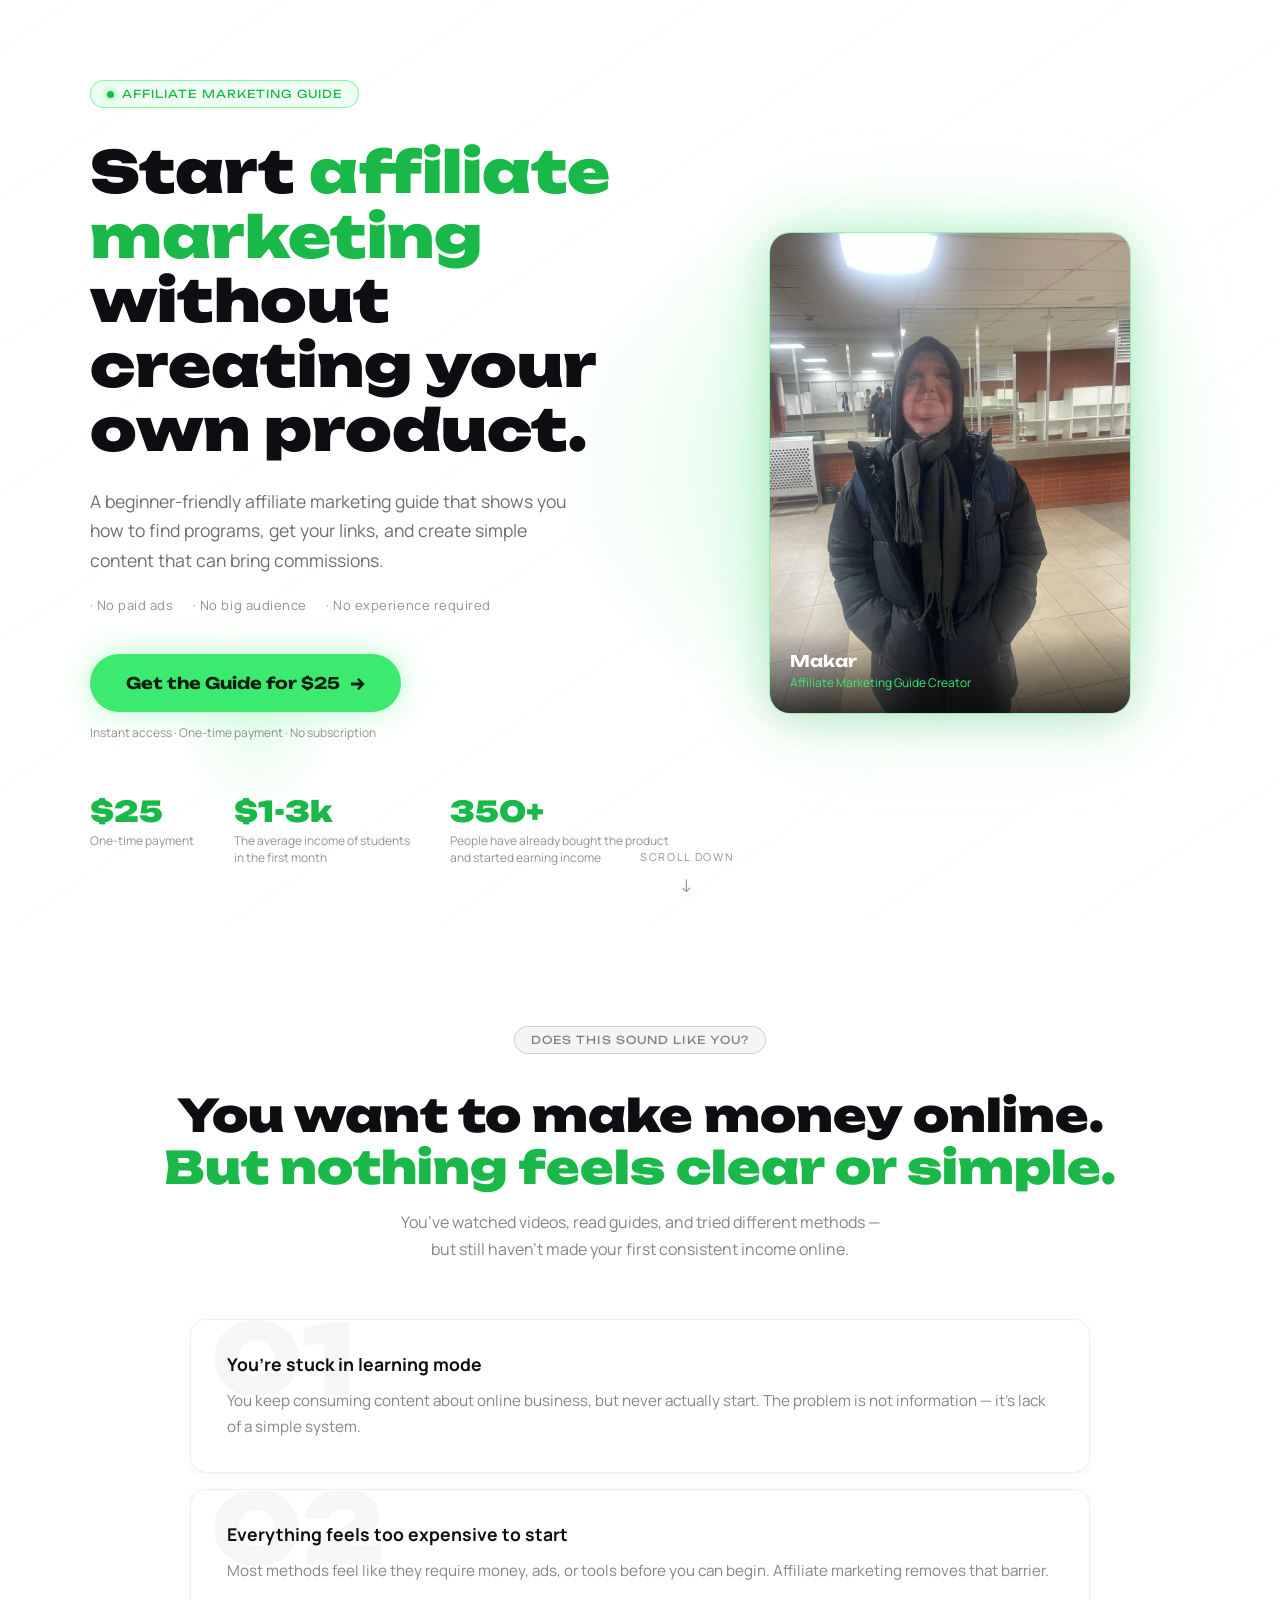
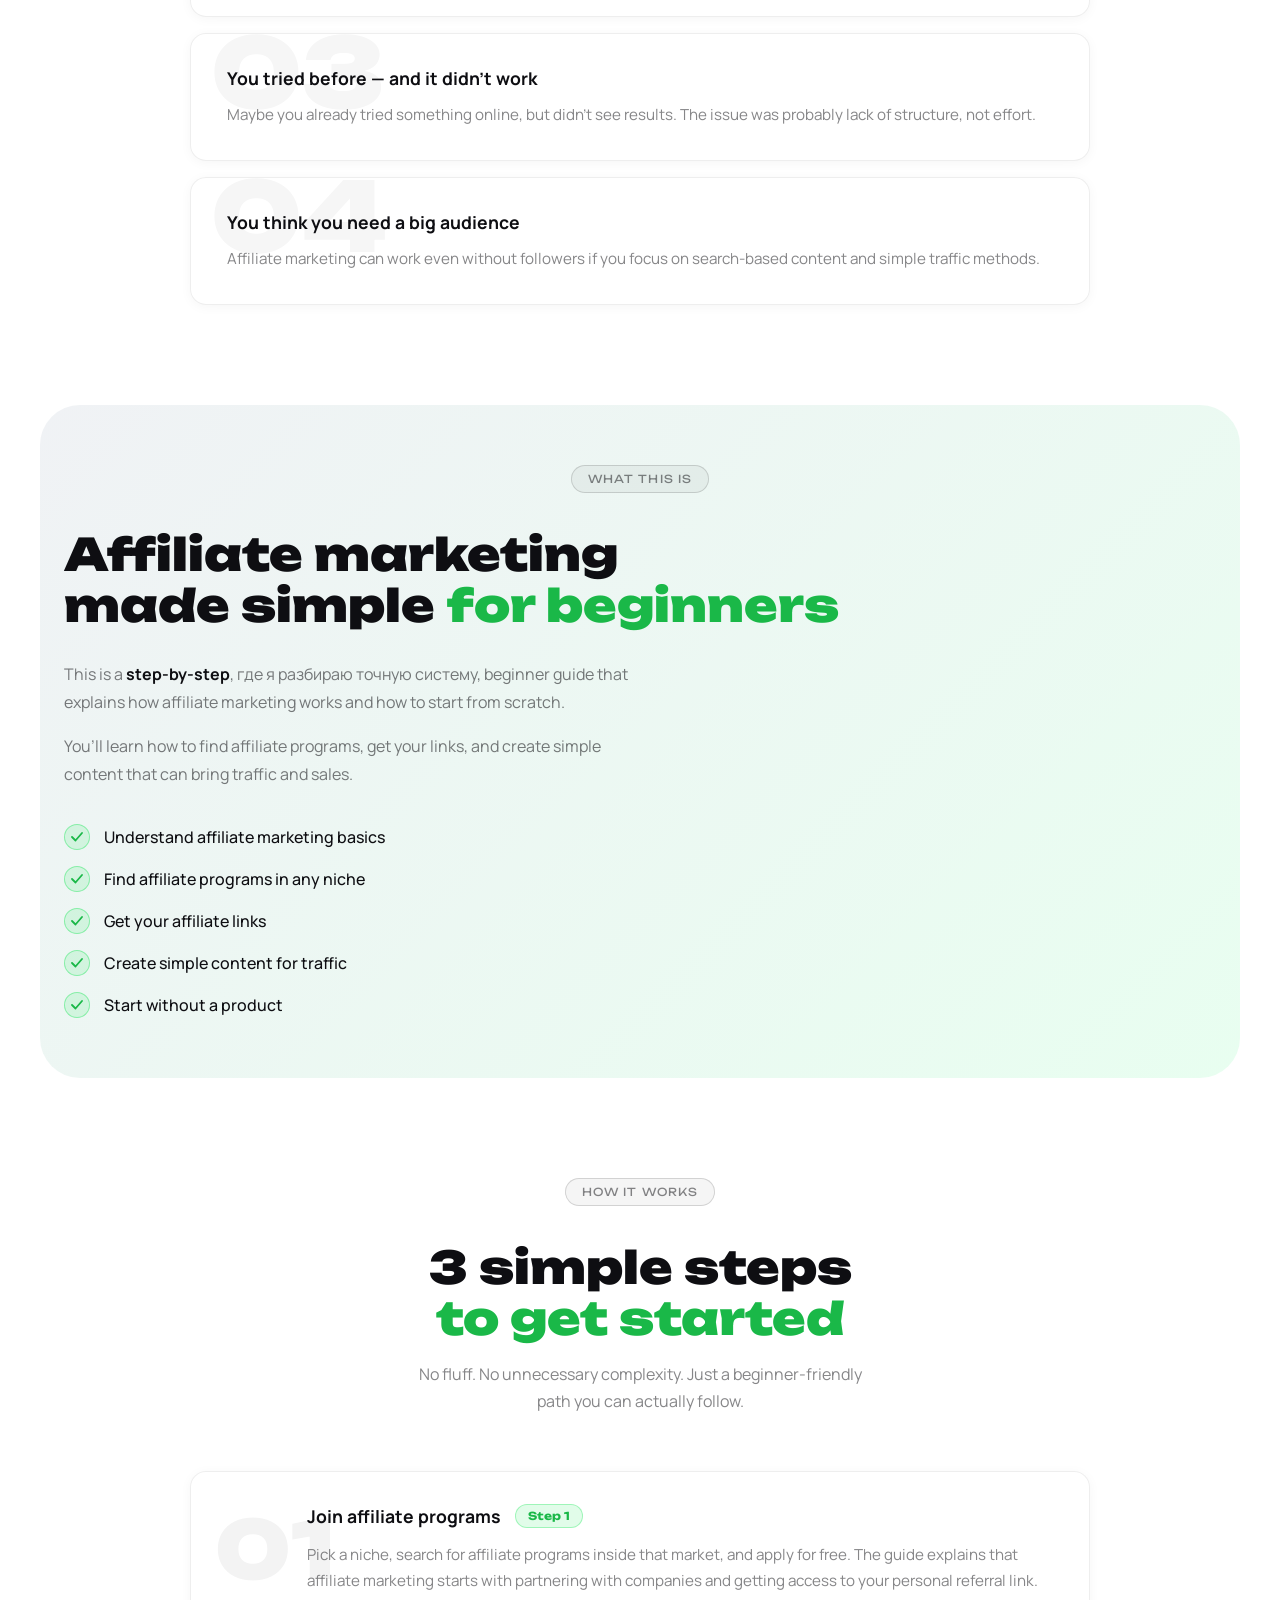
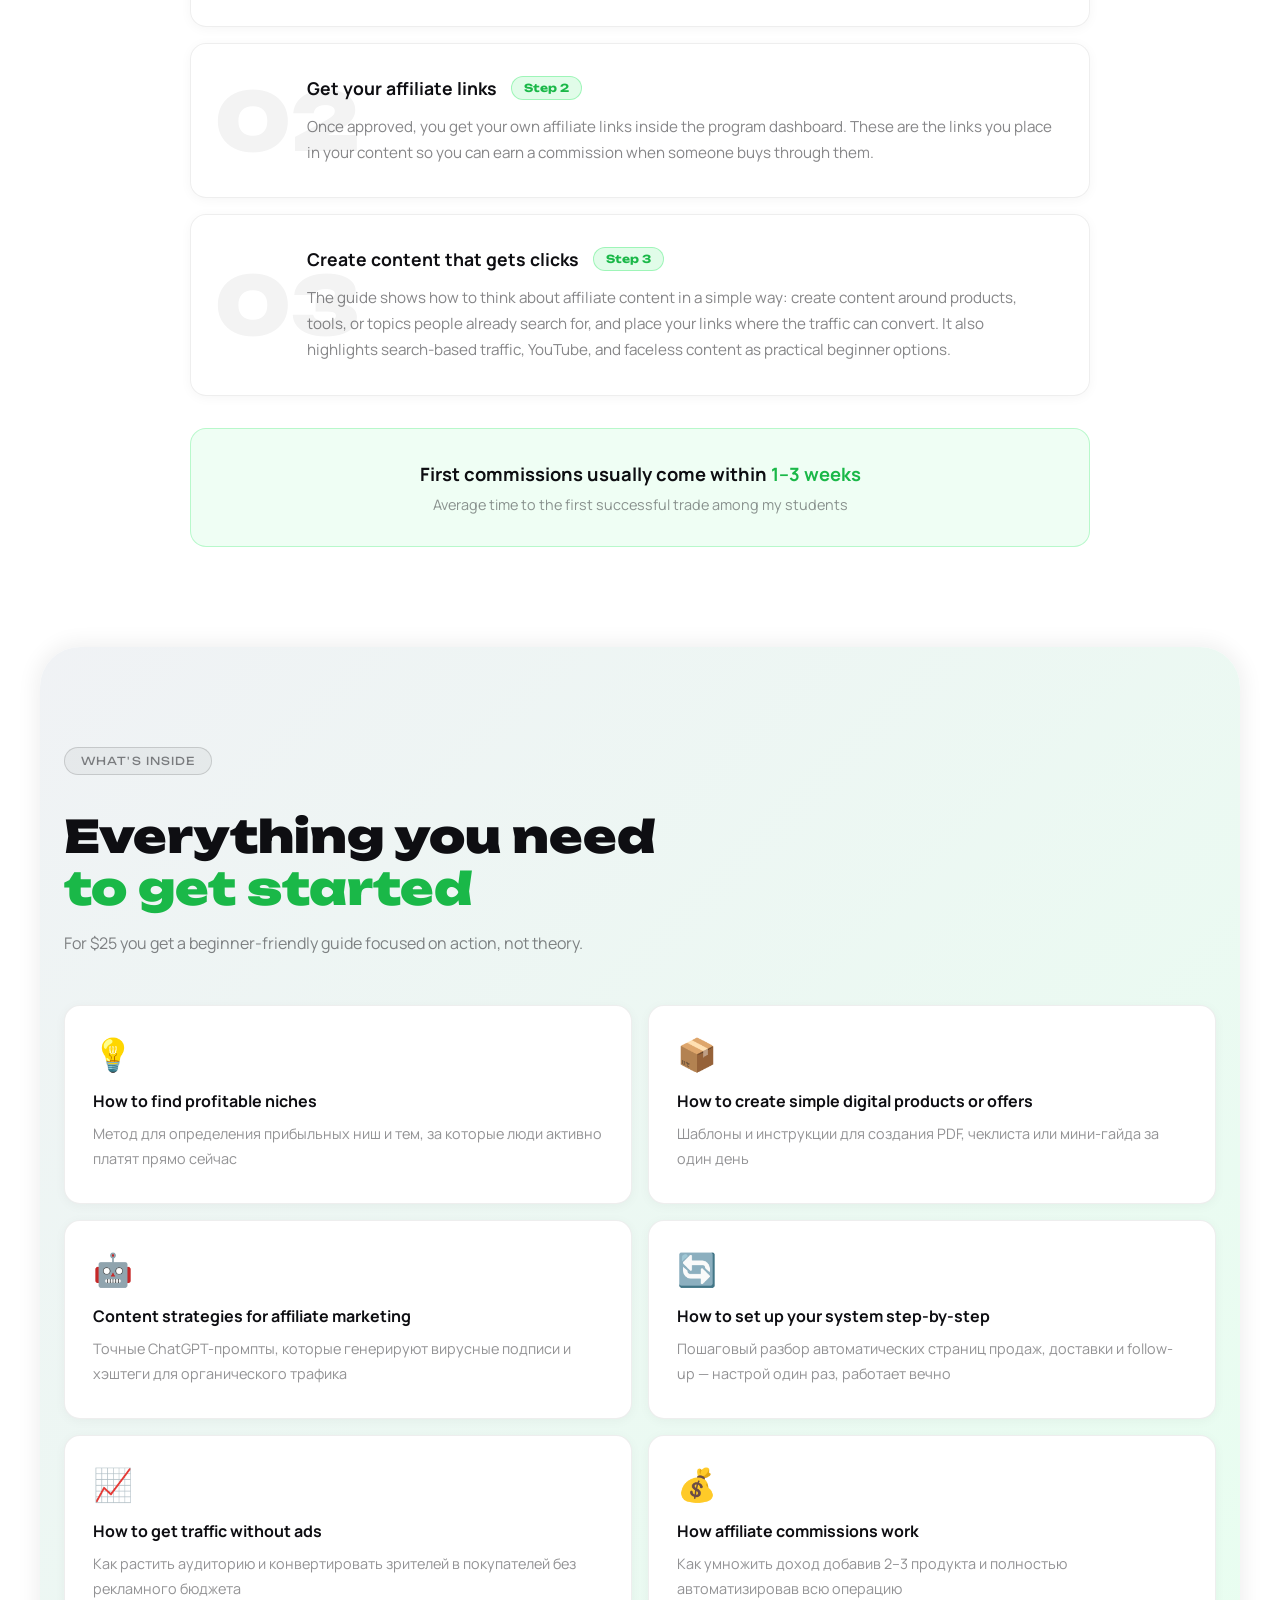
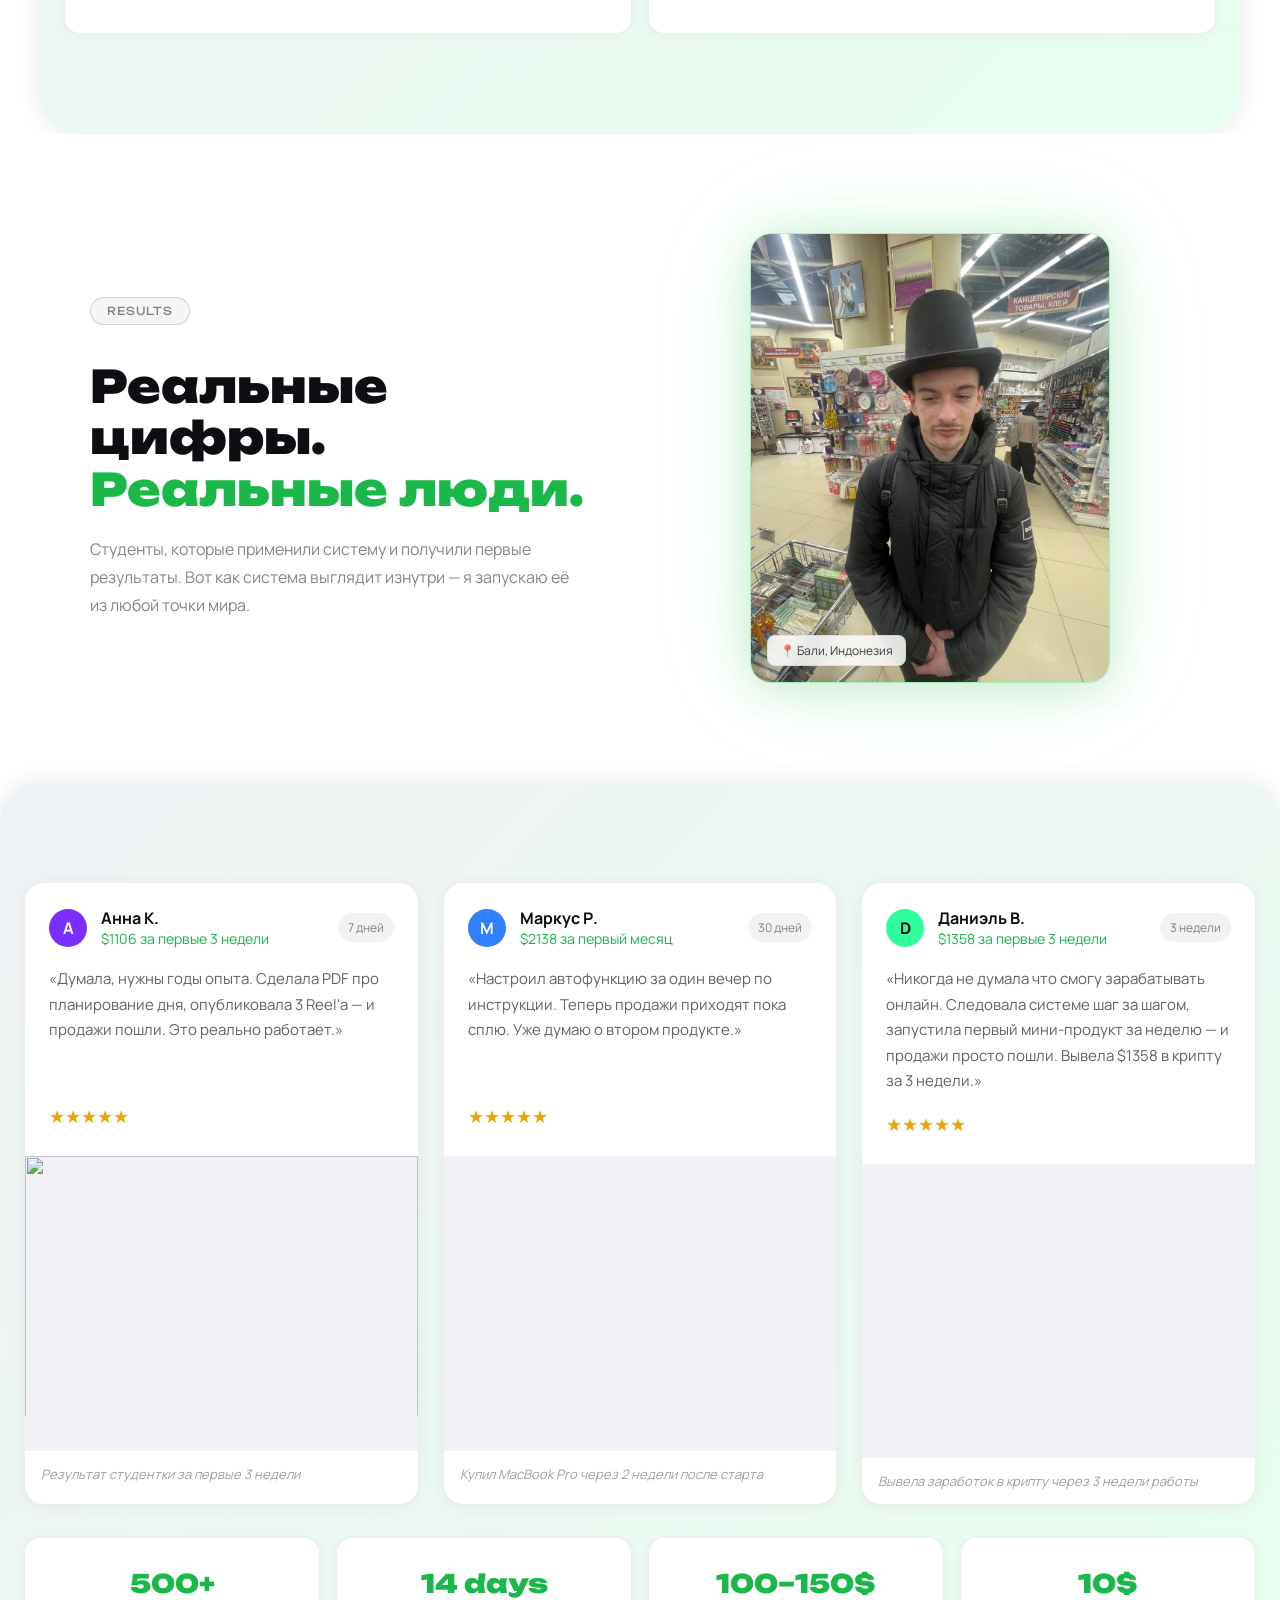
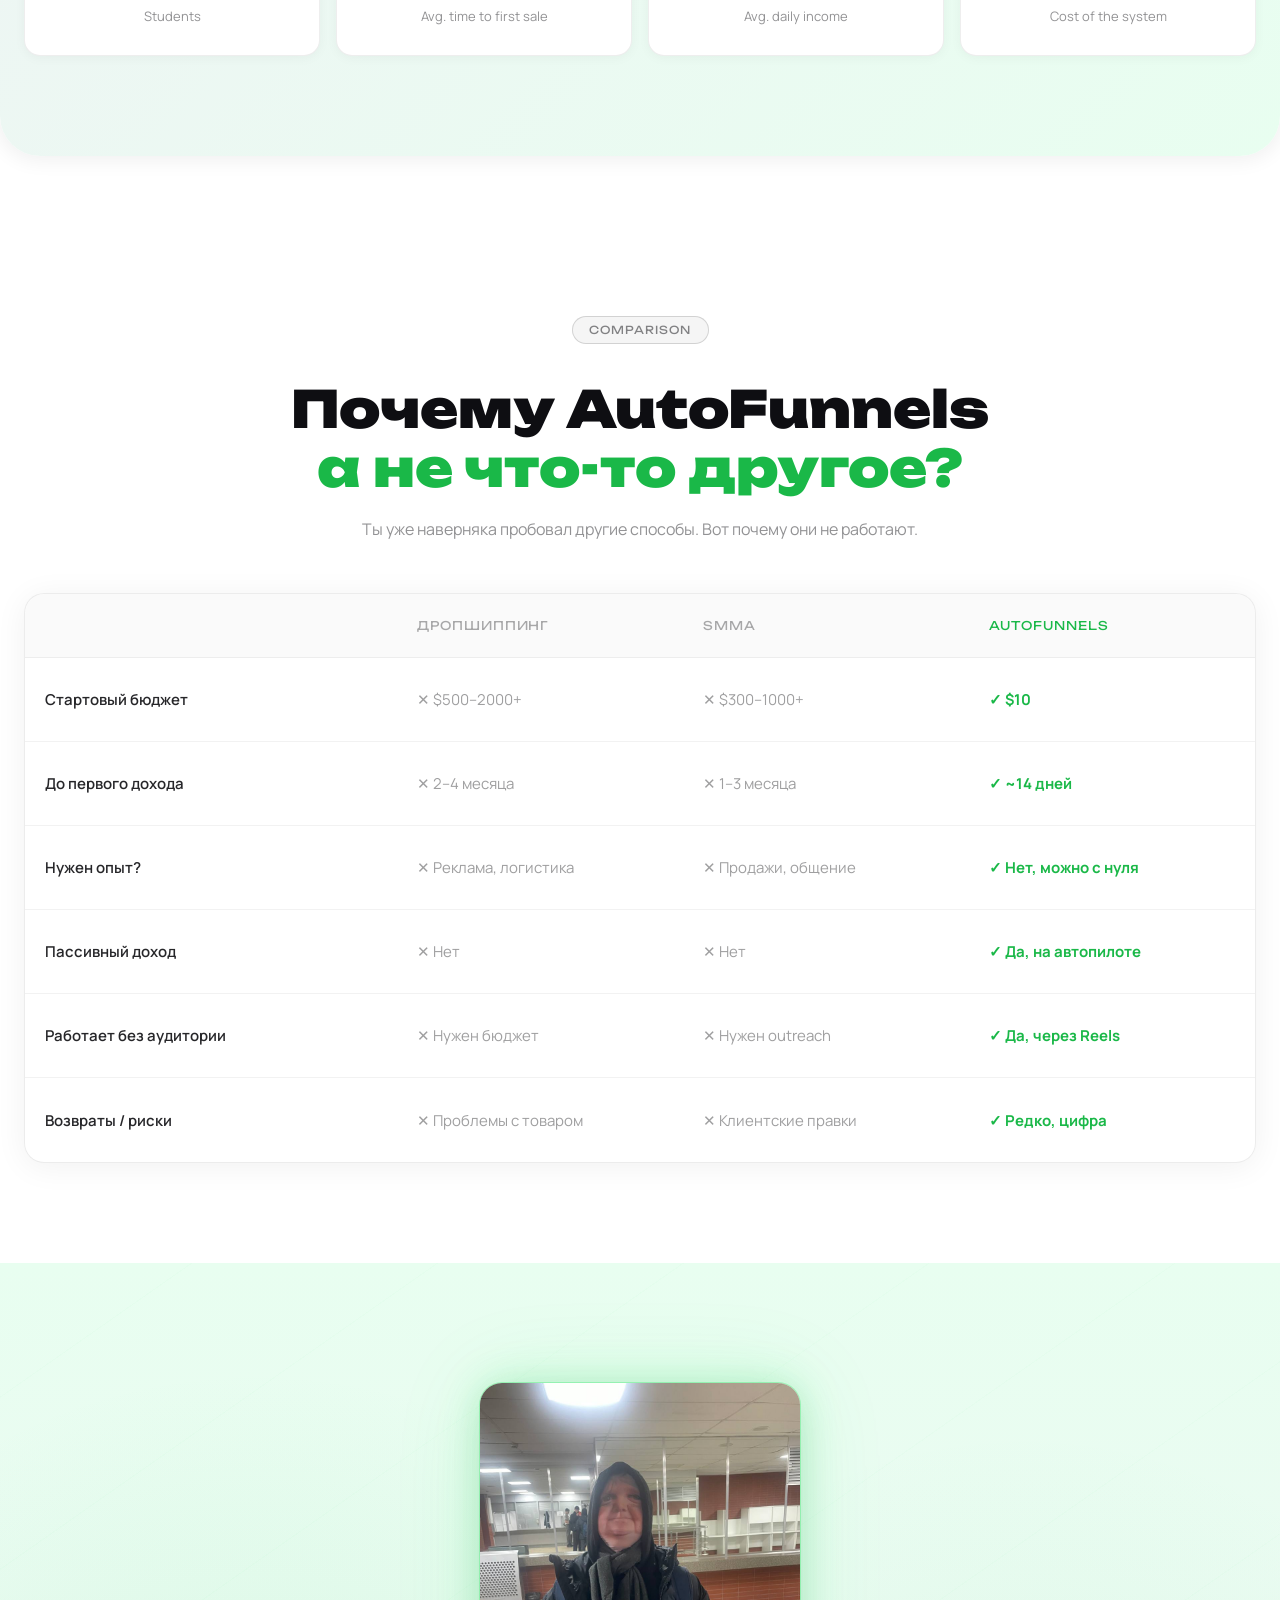
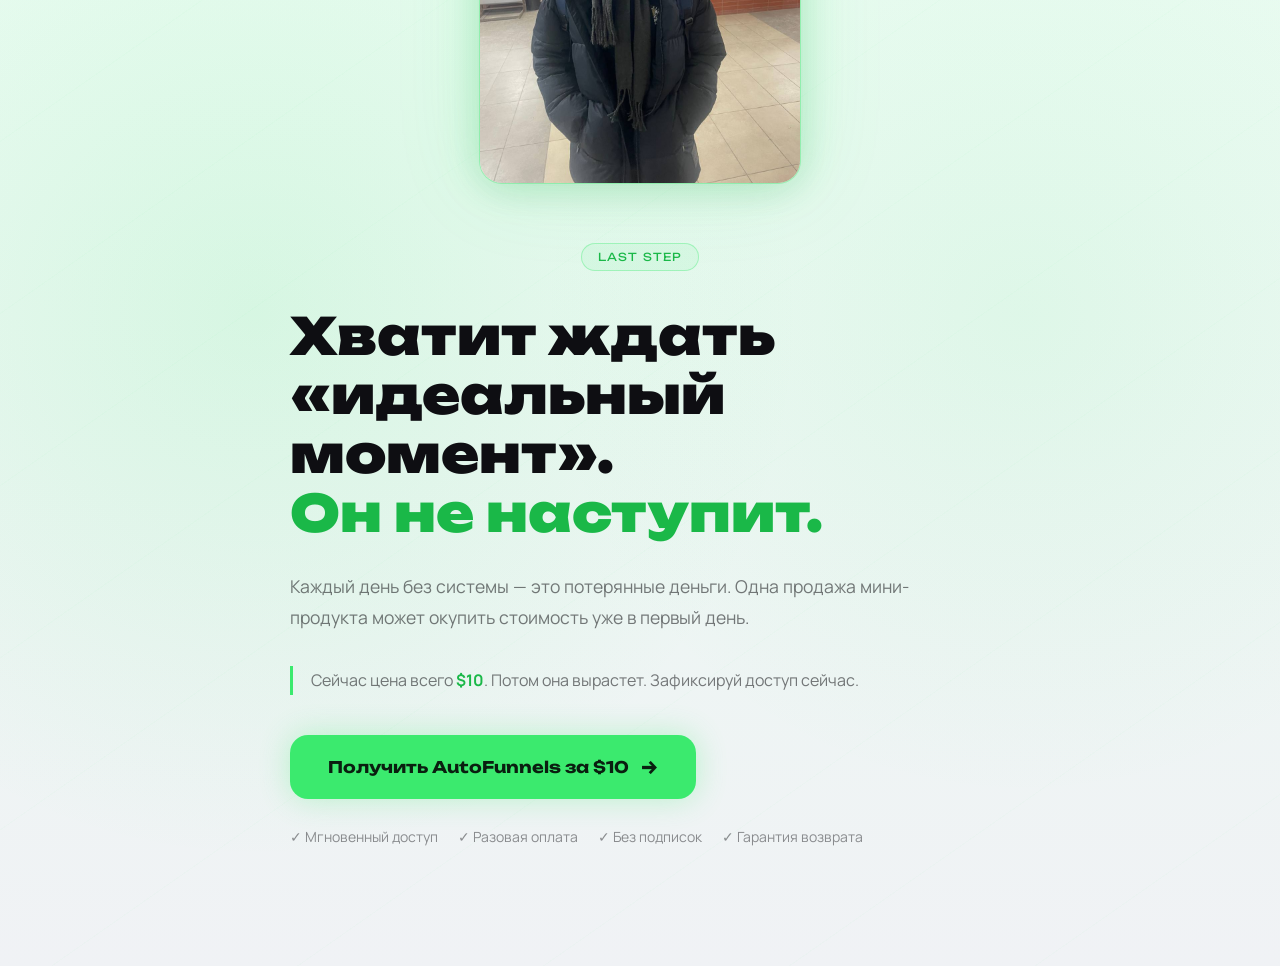
==== commit 9b280a44: "Add files via upload" ====
--- a/index.html
+++ b/index.html
@@ -8,9 +8,9 @@
   <link href="https://fonts.googleapis.com/css2?family=Unbounded:wght@700;900&family=Manrope:wght@400;500;600&display=swap" rel="stylesheet">
   <link rel="stylesheet" href="style.css">
   <link rel="stylesheet" href="mobile_fix.css">
-  <link rel="icon" type="image/png" href="iicon.png">
-  <link rel="apple-touch-icon" href="iicon.png">
-  <link rel="shortcut icon" href="iicon.png">
+  <link rel="icon" type="image/png" href="iconka.svg">
+  <link rel="apple-touch-icon" href="iconka.svg">
+  <link rel="shortcut icon" href="iconka.svg">
 </head>
 <body>
 
@@ -204,7 +204,7 @@
 <!-- ───── WHAT'S INSIDE ───── -->
 <section class="inside">
 
-  <div class="section-badge">WHAT'S INSIDE</div>
+  <div class="section-badgeone">WHAT'S INSIDE</div>
 
   <h2 class="inside-title">
     Everything you need<br>
@@ -262,7 +262,7 @@
 
   <div class="results-left">
 
-    <div class="section-badge">RESULTS</div>
+    <div class="section-badgeone">RESULTS</div>
 
     <h2 class="results-title">
       Реальные цифры.<br>
--- a/style.css
+++ b/style.css
@@ -285,6 +285,21 @@
   background: rgba(14,14,18,0.04);
 }
 
+.section-badgeone {
+  display: inline-flex;
+  align-items: center;
+  gap: 8px;
+  border: 1px solid rgba(14,14,18,0.15);
+  border-radius: 100px;
+  padding: 6px 16px;
+  font-size: 11px;
+  font-family: 'Unbounded', sans-serif;
+  letter-spacing: 0.1em;
+  color: rgba(14,14,18,0.5);
+  margin-bottom: 36px;
+  background: rgba(14,14,18,0.04);
+}
+
 .pain-title {
   font-family: 'Unbounded', sans-serif;
   font-size: clamp(1.8rem, 3.5vw, 3rem);
@@ -1321,4 +1336,52 @@
   .scroll-hint {
     display: none; /* Это самый простой и чистый вариант для мобилок */
   }
+}
+
+/* скроллбар */
+::-webkit-scrollbar {
+  width: 4px;
+}
+
+::-webkit-scrollbar-track {
+  background: transparent;
+}
+
+::-webkit-scrollbar-thumb {
+  background: #00c853;
+  border-radius: 100px;
+}
+
+::-webkit-scrollbar-thumb:hover {
+  background: #00e676;
+}
+
+/* для Firefox */
+html {
+  scrollbar-width: thin;
+  scrollbar-color: #00c853 transparent;
+}
+
+.pain-title,
+.pain-sub,
+.steps-title,
+.steps-sub,
+.comparison-title,
+.comparison-sub {
+  text-align: center;
+}
+
+.pain-sub,
+.steps-sub,
+.comparison-sub {
+  margin-left: auto;
+  margin-right: auto;
+}
+
+.section-badge {
+  display: block;
+  text-align: center;
+  width: fit-content;
+  margin-left: auto;
+  margin-right: auto;
 }
